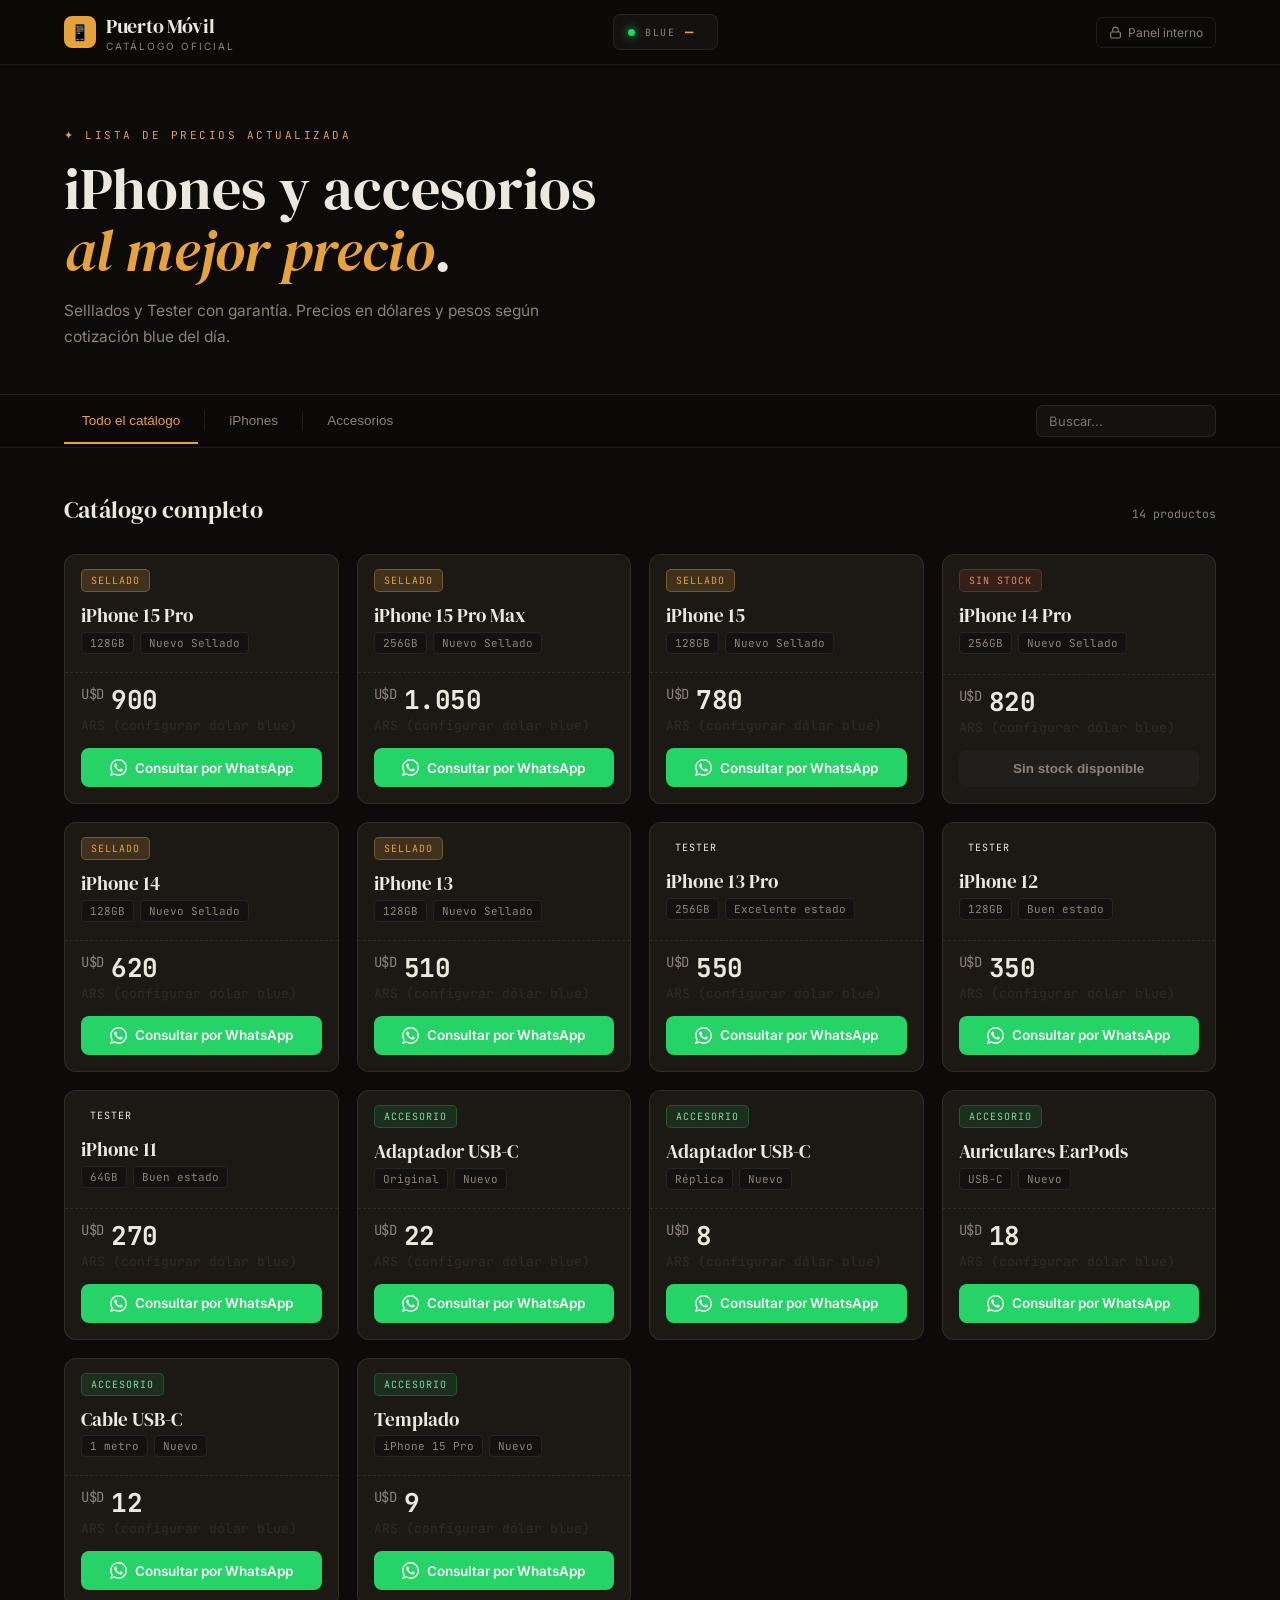
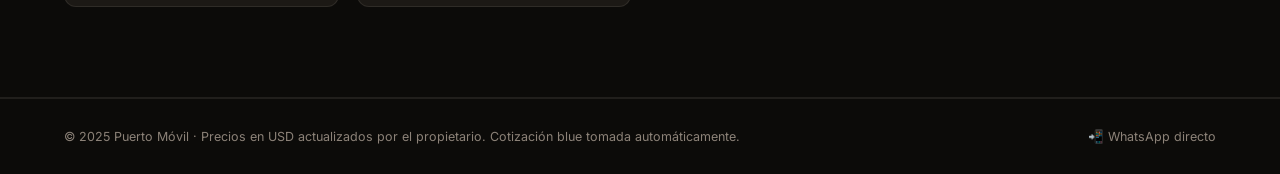
==== index.html @ ab47eff0 "Cambio de mayusculas" ====
<!DOCTYPE html>
<html lang="es">
<head>
<meta charset="UTF-8">
<meta name="viewport" content="width=device-width, initial-scale=1.0">
<title>Puerto Móvil — Catálogo de Precios</title>
<link rel="preconnect" href="https://fonts.googleapis.com">
<link href="https://fonts.googleapis.com/css2?family=DM+Serif+Display:ital@0;1&family=Inter:wght@400;500;600;700&family=JetBrains+Mono:wght@400;500;700&display=swap" rel="stylesheet">
<style>
:root {
  --bg:      #0C0B09;
  --surf:    #141210;
  --card:    #1C1915;
  --card-hov:#211F1B;
  --border:  rgba(237,232,222,0.09);
  --text:    #EDE8DE;
  --sub:     #8C8278;
  --amber:   #E8A23C;
  --amber-dim:rgba(232,162,60,0.15);
  --green:   #25D366;
  --green-dark:#1a9e4d;
  --red:     #E85C3C;
  --radius:  12px;
}
*, *::before, *::after { box-sizing: border-box; margin: 0; padding: 0; }
html { scroll-behavior: smooth; }
body {
  background: var(--bg);
  color: var(--text);
  font-family: 'Inter', sans-serif;
  -webkit-font-smoothing: antialiased;
  min-height: 100vh;
}
::selection { background: var(--amber); color: #0C0B09; }
a { color: inherit; text-decoration: none; }

/* ── HEADER ── */
.site-header {
  position: sticky; top: 0; z-index: 50;
  background: rgba(12,11,9,0.88);
  backdrop-filter: blur(14px);
  border-bottom: 1px solid var(--border);
}
.header-inner {
  max-width: 1280px; margin: 0 auto;
  padding: 0 5vw;
  height: 64px;
  display: flex; align-items: center; justify-content: space-between; gap: 20px;
}
.logo {
  font-family: 'DM Serif Display', serif;
  font-size: 20px; letter-spacing: -0.3px;
  display: flex; align-items: center; gap: 10px;
  flex-shrink: 0;
}
.logo-icon {
  width: 32px; height: 32px;
  background: var(--amber);
  border-radius: 8px;
  display: flex; align-items: center; justify-content: center;
  font-size: 16px;
}
.logo-sub { font-size: 10px; font-family: 'Inter'; color: var(--sub); letter-spacing: 2px; text-transform: uppercase; }

/* Dolar ticker */
.dolar-ticker {
  background: var(--surf);
  border: 1px solid var(--border);
  border-radius: 8px;
  padding: 8px 14px;
  display: flex; align-items: center; gap: 10px;
  flex-shrink: 0;
}
.ticker-dot {
  width: 7px; height: 7px; border-radius: 50%;
  background: var(--green);
  box-shadow: 0 0 8px var(--green);
  animation: pulse 2.5s infinite;
}
@keyframes pulse {
  0%, 100% { opacity: 1; }
  50% { opacity: 0.4; }
}
.ticker-label {
  font-family: 'JetBrains Mono'; font-size: 10px;
  color: var(--sub); text-transform: uppercase; letter-spacing: 1.5px;
}
.ticker-val {
  font-family: 'JetBrains Mono'; font-size: 14px; font-weight: 700;
  color: var(--amber);
}
.ticker-date { font-family: 'JetBrains Mono'; font-size: 10px; color: var(--sub); }

/* Admin trigger */
.admin-trigger {
  background: none; border: 1px solid var(--border);
  color: var(--sub); font-size: 12px; font-family: 'Inter';
  padding: 7px 12px; border-radius: 7px; cursor: pointer;
  transition: .15s; flex-shrink: 0;
  display: flex; align-items: center; gap: 6px;
}
.admin-trigger:hover { border-color: var(--amber); color: var(--amber); }

/* ── HERO ── */
.hero {
  max-width: 1280px; margin: 0 auto;
  padding: 7vh 5vw 5vh;
  border-bottom: 1px solid var(--border);
}
.hero-tag {
  font-family: 'JetBrains Mono'; font-size: 11px;
  letter-spacing: 2.5px; text-transform: uppercase;
  color: var(--amber); margin-bottom: 16px;
}
.hero h1 {
  font-family: 'DM Serif Display', serif;
  font-size: clamp(32px, 5.5vw, 58px);
  line-height: 1.07; font-weight: 400;
  max-width: 700px;
}
.hero h1 em { font-style: italic; color: var(--amber); }
.hero-sub {
  margin-top: 16px; color: var(--sub);
  font-size: 15.5px; line-height: 1.65;
  max-width: 500px;
}

/* ── FILTERS ── */
.filters-bar {
  position: sticky; top: 64px; z-index: 40;
  background: rgba(12,11,9,0.92);
  backdrop-filter: blur(12px);
  border-bottom: 1px solid var(--border);
}
.filters-inner {
  max-width: 1280px; margin: 0 auto;
  padding: 0 5vw;
  display: flex; align-items: center; gap: 0;
  overflow-x: auto;
}
.filters-inner::-webkit-scrollbar { display: none; }
.cat-tab {
  padding: 14px 18px;
  font-size: 13.5px; font-weight: 500;
  color: var(--sub); cursor: pointer;
  border-bottom: 2px solid transparent;
  transition: .15s; white-space: nowrap;
  background: none; border-top: none; border-left: none; border-right: none;
}
.cat-tab:hover { color: var(--text); }
.cat-tab.active { color: var(--amber); border-bottom-color: var(--amber); }
.filter-sep { width: 1px; height: 20px; background: var(--border); flex-shrink: 0; margin: 0 6px; }
.search-wrap { margin-left: auto; padding: 10px 0; flex-shrink: 0; }
.search-wrap input {
  background: var(--surf); border: 1px solid var(--border);
  color: var(--text); font-family: 'Inter'; font-size: 13px;
  padding: 7px 12px; border-radius: 7px; width: 180px;
  transition: .15s;
}
.search-wrap input:focus { outline: none; border-color: var(--amber); width: 220px; }

/* ── CATALOG ── */
.catalog-wrap {
  max-width: 1280px; margin: 0 auto;
  padding: 5vh 5vw 10vh;
}
.section-head {
  display: flex; align-items: baseline; justify-content: space-between;
  margin-bottom: 28px; flex-wrap: wrap; gap: 8px;
}
.section-title {
  font-family: 'DM Serif Display'; font-size: 24px;
  display: flex; align-items: center; gap: 10px;
}
.section-count {
  font-family: 'JetBrains Mono'; font-size: 11.5px; color: var(--sub);
}
/* Sub filters (Sellados / Tester) */
.sub-filters { display: flex; gap: 8px; margin-bottom: 26px; flex-wrap: wrap; }
.sub-chip {
  padding: 7px 14px; border-radius: 999px;
  border: 1px solid var(--border); background: none;
  color: var(--sub); font-size: 12.5px; cursor: pointer; transition: .15s;
}
.sub-chip.active, .sub-chip:hover {
  border-color: var(--amber); color: var(--amber);
  background: var(--amber-dim);
}

/* ── CARD ── */
.grid {
  display: grid;
  grid-template-columns: repeat(auto-fill, minmax(260px, 1fr));
  gap: 18px;
}
.card {
  background: var(--card); border: 1px solid var(--border);
  border-radius: var(--radius); overflow: hidden;
  transition: transform .2s, border-color .2s, background .2s;
  display: flex; flex-direction: column;
}
.card:hover {
  transform: translateY(-4px);
  border-color: rgba(232,162,60,0.35);
  background: var(--card-hov);
}
.card-badge-row {
  padding: 14px 16px 0;
  display: flex; gap: 7px; align-items: center;
}
.badge {
  font-family: 'JetBrains Mono'; font-size: 10px;
  letter-spacing: 1px; text-transform: uppercase;
  padding: 4px 9px; border-radius: 5px;
}
.badge-new  { background: rgba(232,162,60,0.18); color: var(--amber); border: 1px solid rgba(232,162,60,0.35); }
.badge-used { background: rgba(140,130,120,0.15); color: var(--sub);  border: 1px solid var(--border); }
.badge-acc  { background: rgba(37,211,102,0.12);  color: #7dd9a3;     border: 1px solid rgba(37,211,102,0.25); }
.badge-nostock { background: rgba(232,92,60,0.12); color: #e8846a; border: 1px solid rgba(232,92,60,0.25); }

.card-body { padding: 12px 16px 0; flex: 1; }
.card-name {
  font-family: 'DM Serif Display'; font-size: 19px;
  line-height: 1.2; margin-bottom: 5px;
}
.card-detail {
  font-size: 12.5px; color: var(--sub);
  display: flex; gap: 6px; flex-wrap: wrap; margin-bottom: 4px;
}
.card-detail span {
  background: var(--surf); border: 1px solid var(--border);
  padding: 3px 8px; border-radius: 5px;
  font-family: 'JetBrains Mono'; font-size: 11px;
}

.card-prices {
  padding: 14px 16px;
  border-top: 1px dashed var(--border);
  margin-top: 14px;
}
.price-usd {
  font-family: 'JetBrains Mono'; font-size: 26px; font-weight: 700;
  letter-spacing: -0.5px; line-height: 1;
  color: var(--text);
}
.price-usd sup { font-size: 14px; font-weight: 400; color: var(--sub); vertical-align: super; }
.price-ars {
  font-family: 'JetBrains Mono'; font-size: 13px;
  color: var(--sub); margin-top: 4px;
}
.price-ars strong { color: var(--text); }

.card-action { padding: 0 16px 16px; }
.wa-btn {
  display: flex; align-items: center; justify-content: center; gap: 8px;
  width: 100%; padding: 11px 0;
  background: var(--green); color: #fff; border: none;
  border-radius: 8px; font-size: 13.5px; font-weight: 600;
  cursor: pointer; transition: .15s; text-decoration: none;
}
.wa-btn:hover { background: var(--green-dark); }
.wa-btn svg { width: 17px; height: 17px; fill: #fff; flex-shrink: 0; }

/* Empty / loading states */
.empty-state {
  grid-column: 1/-1;
  text-align: center; padding: 8vh 20px;
  color: var(--sub); font-family: 'JetBrains Mono'; font-size: 13px;
}
.skeleton {
  background: linear-gradient(90deg, var(--card) 25%, var(--card-hov) 50%, var(--card) 75%);
  background-size: 200% 100%;
  animation: shimmer 1.4s infinite;
  border-radius: var(--radius); height: 240px;
}
@keyframes shimmer { 0% {background-position: 200% 0} 100% {background-position: -200% 0} }

/* ── SECTION DIVIDER ── */
.section-divider {
  max-width: 1280px; margin: 0 auto;
  padding: 0 5vw;
  border-top: 1px solid var(--border);
}

/* ── FOOTER ── */
footer {
  border-top: 1px solid var(--border);
  padding: 30px 5vw;
  max-width: 1280px; margin: 0 auto;
  display: flex; justify-content: space-between; align-items: center;
  flex-wrap: wrap; gap: 12px;
}
footer p { color: var(--sub); font-size: 12.5px; }
footer a { color: var(--sub); transition: .15s; }
footer a:hover { color: var(--amber); }

/* ── OVERLAY ── */
.overlay {
  position: fixed; inset: 0;
  background: rgba(0,0,0,0.7);
  backdrop-filter: blur(5px);
  display: none; align-items: center; justify-content: center;
  z-index: 200; padding: 20px;
}
.overlay.open { display: flex; }

/* ── MODAL ── */
.modal {
  background: var(--surf);
  border: 1px solid var(--border);
  border-radius: 16px;
  width: 100%; max-width: 520px;
  max-height: 90vh; overflow-y: auto;
  padding: 32px;
  position: relative;
}
.modal-close {
  position: absolute; top: 20px; right: 20px;
  background: none; border: none; color: var(--sub);
  font-size: 18px; cursor: pointer; line-height: 1;
}
.modal-close:hover { color: var(--text); }
.modal h3 {
  font-family: 'DM Serif Display'; font-size: 22px; margin-bottom: 6px;
}
.modal .hint { color: var(--sub); font-size: 13px; margin-bottom: 24px; line-height: 1.5; }
.modal label { display: block; font-size: 12px; color: var(--sub); margin: 16px 0 6px; text-transform: uppercase; letter-spacing: 1px; }
.modal input, .modal textarea {
  width: 100%; background: var(--card); border: 1px solid var(--border);
  color: var(--text); font-family: 'Inter'; font-size: 13.5px;
  padding: 10px 13px; border-radius: 8px; transition: .15s;
}
.modal input:focus, .modal textarea:focus { outline: none; border-color: var(--amber); }
.modal textarea { font-family: 'JetBrains Mono'; font-size: 12px; min-height: 130px; resize: vertical; }

.btn-primary {
  width: 100%; margin-top: 16px;
  background: var(--amber); color: #0C0B09;
  border: none; padding: 12px; border-radius: 8px;
  font-size: 14px; font-weight: 700; cursor: pointer; transition: .15s;
}
.btn-primary:hover { opacity: .88; }
.btn-ghost {
  width: 100%; margin-top: 10px;
  background: none; border: 1px solid var(--border); color: var(--sub);
  padding: 11px; border-radius: 8px; font-size: 13.5px; cursor: pointer; transition: .15s;
}
.btn-ghost:hover { border-color: var(--amber); color: var(--amber); }

.msg-ok  { color: #7dd9a3; font-size: 12.5px; margin-top: 10px; display: none; }
.msg-err { color: #e8846a; font-size: 12.5px; margin-top: 10px; display: none; }

/* Tabs */
.modal-tabs { display: flex; gap: 0; border-bottom: 1px solid var(--border); margin-bottom: 20px; }
.modal-tab {
  padding: 10px 16px; font-size: 13px; color: var(--sub);
  background: none; border: none; border-bottom: 2px solid transparent;
  cursor: pointer; transition: .15s; white-space: nowrap;
}
.modal-tab.active { color: var(--amber); border-bottom-color: var(--amber); }
.modal-panel { display: none; }
.modal-panel.active { display: block; }

.note-box {
  background: var(--card); border: 1px solid var(--border);
  border-radius: 8px; padding: 12px 14px;
  font-size: 12px; color: var(--sub); line-height: 1.7;
  margin-top: 12px;
}
.note-box b { color: var(--text); }
.note-box ol { padding-left: 16px; margin-top: 6px; }
.note-box ol li { margin-bottom: 4px; }

/* Admin table */
.admin-table { width: 100%; border-collapse: collapse; margin-top: 10px; font-size: 12.5px; }
.admin-table th {
  text-align: left; color: var(--sub); font-family: 'JetBrains Mono'; font-size: 10px;
  text-transform: uppercase; letter-spacing: 1px; padding: 6px 4px;
  border-bottom: 1px solid var(--border);
}
.admin-table td { padding: 5px 4px; border-bottom: 1px solid var(--border); }
.admin-table input, .admin-table select {
  background: var(--card); border: 1px solid var(--border); color: var(--text);
  padding: 6px 8px; border-radius: 6px; font-size: 12px; width: 100%;
}
.admin-table select { font-family: 'Inter'; }
.admin-table .del-btn {
  background: none; border: none; color: var(--sub); cursor: pointer; font-size: 15px; padding: 0 4px;
}
.admin-table .del-btn:hover { color: var(--red); }
.add-row-btn {
  margin-top: 10px; background: none; border: 1px dashed var(--border);
  color: var(--sub); font-size: 12.5px; padding: 9px;
  width: 100%; border-radius: 8px; cursor: pointer; transition: .15s;
}
.add-row-btn:hover { border-color: var(--amber); color: var(--amber); }

/* Responsive */
@media (max-width: 640px) {
  .header-inner { padding: 0 4vw; }
  .ticker-date { display: none; }
  .logo-sub { display: none; }
  .hero { padding: 6vh 4vw 4vh; }
  .catalog-wrap { padding: 4vh 4vw 8vh; }
  .modal { padding: 24px 20px; }
  .search-wrap input { width: 130px; }
  .search-wrap input:focus { width: 150px; }
}
</style>
</head>
<body>

<!-- HEADER -->
<header class="site-header">
  <div class="header-inner">
    <div class="logo">
      <div class="logo-icon">📱</div>
      <div>
        <div>Puerto Móvil</div>
        <div class="logo-sub">Catálogo Oficial</div>
      </div>
    </div>

    <div class="dolar-ticker" title="Cotización dólar blue actualizada">
      <div class="ticker-dot"></div>
      <span class="ticker-label">Blue</span>
      <span class="ticker-val" id="dolarVal">—</span>
      <span class="ticker-date" id="dolarDate"></span>
    </div>

    <button class="admin-trigger" id="openAdminBtn">
      <svg xmlns="http://www.w3.org/2000/svg" width="13" height="13" viewBox="0 0 24 24" fill="none" stroke="currentColor" stroke-width="2"><rect x="3" y="11" width="18" height="11" rx="2"/><path d="M7 11V7a5 5 0 0 1 10 0v4"/></svg>
      Panel interno
    </button>
  </div>
</header>

<!-- HERO -->
<section class="hero">
  <p class="hero-tag">✦ Lista de precios actualizada</p>
  <h1>iPhones y accesorios<br><em>al mejor precio</em>.</h1>
  <p class="hero-sub">Selllados y Tester con garantía. Precios en dólares y pesos según cotización blue del día.</p>
</section>

<!-- FILTERS -->
<div class="filters-bar">
  <div class="filters-inner">
    <button class="cat-tab active" data-cat="todos">Todo el catálogo</button>
    <div class="filter-sep"></div>
    <button class="cat-tab" data-cat="iphone">iPhones</button>
    <div class="filter-sep"></div>
    <button class="cat-tab" data-cat="accesorio">Accesorios</button>
    <div class="search-wrap">
      <input type="search" id="searchInput" placeholder="Buscar...">
    </div>
  </div>
</div>

<!-- SUB FILTERS (iPhones only) -->
<div id="subFiltersWrap" style="background:var(--bg); border-bottom:1px solid var(--border); display:none;">
  <div style="max-width:1280px; margin:0 auto; padding:10px 5vw;">
    <div class="sub-filters">
      <button class="sub-chip active" data-sub="todos">Todos</button>
      <button class="sub-chip" data-sub="sellado">Sellados</button>
      <button class="sub-chip" data-sub="tester">Tester</button>
    </div>
  </div>
</div>

<!-- CATALOG -->
<div class="catalog-wrap">
  <div class="section-head">
    <div class="section-title" id="sectionTitle">Catálogo completo</div>
    <span class="section-count" id="countText"></span>
  </div>
  <div class="grid" id="productGrid">
    <!-- skeleton -->
    <div class="skeleton"></div>
    <div class="skeleton"></div>
    <div class="skeleton"></div>
    <div class="skeleton"></div>
    <div class="skeleton"></div>
    <div class="skeleton"></div>
  </div>
</div>

<!-- FOOTER -->
<div style="border-top:1px solid var(--border);">
  <footer>
    <p>© 2025 Puerto Móvil · Precios en USD actualizados por el propietario. Cotización blue tomada automáticamente.</p>
    <p><a href="https://wa.me/5491169724846" target="_blank">📲 WhatsApp directo</a></p>
  </footer>
</div>

<!-- ══════════════ MODALS ══════════════ -->

<!-- LOGIN OVERLAY -->
<div class="overlay" id="loginOverlay">
  <div class="modal" style="max-width:380px;">
    <button class="modal-close" id="closeLoginBtn">✕</button>
    <h3>Panel interno</h3>
    <p class="hint">Acceso exclusivo del propietario de Puerto Móvil.</p>
    <label>Contraseña</label>
    <input type="password" id="passInput" placeholder="••••••••" autocomplete="current-password">
    <button class="btn-primary" id="loginBtn">Ingresar</button>
    <p class="msg-err" id="loginErr">Contraseña incorrecta.</p>
  </div>
</div>

<!-- ADMIN OVERLAY -->
<div class="overlay" id="adminOverlay">
  <div class="modal" style="max-width:700px;">
    <button class="modal-close" id="closeAdminBtn">✕</button>
    <h3>Editar catálogo de precios</h3>
    <p class="hint">Los cambios se ven al instante para todos los visitantes.</p>

    <div class="modal-tabs">
      <button class="modal-tab active" data-tab="sheets">Google Sheets</button>
      <button class="modal-tab" data-tab="manual">Edición manual</button>
      <button class="modal-tab" data-tab="csv">Pegar CSV / Excel</button>
    </div>

    <!-- TAB: GOOGLE SHEETS -->
    <div class="modal-panel active" id="tab-sheets">
      <label>URL de tu Google Sheet (publicada como CSV)</label>
      <input type="url" id="sheetsUrl" placeholder="https://docs.google.com/spreadsheets/d/.../pub?output=csv">
      <div class="note-box">
        <b>Cómo configurarlo (una sola vez):</b>
        <ol>
          <li>Abrí tu Google Sheet con los precios.</li>
          <li>Menú <b>Archivo → Compartir → Publicar en la web</b>.</li>
          <li>Elegí la hoja, formato <b>CSV</b> y hacé clic en <b>Publicar</b>.</li>
          <li>Copiá la URL que aparece y pegala arriba.</li>
          <li>Guardá. De ahí en más, cada vez que editás la planilla, la página se actualiza sola.</li>
        </ol>
        <br>
        <b>Columnas requeridas (en este orden):</b><br>
        Categoría · Nombre · Detalle · Estado · Precio USD · Stock<br>
        <i>Categoría: "iPhone Sellado" / "iPhone Tester" / "Accesorio"</i><br>
        <i>Stock: "Sí" o "No"</i>
      </div>
      <button class="btn-primary" id="saveSheetBtn">Guardar URL y recargar precios</button>
      <p class="msg-ok" id="sheetOk">✓ URL guardada. Recargando precios…</p>
      <p class="msg-err" id="sheetErr">No se pudo cargar la planilla. Revisá la URL y que esté publicada como CSV.</p>
    </div>

    <!-- TAB: MANUAL -->
    <div class="modal-panel" id="tab-manual">
      <div style="overflow-x:auto; margin-top:6px;">
        <table class="admin-table">
          <thead>
            <tr>
              <th style="min-width:130px">Categoría</th>
              <th style="min-width:150px">Nombre</th>
              <th style="min-width:100px">Detalle</th>
              <th style="min-width:120px">Estado</th>
              <th style="min-width:90px">USD</th>
              <th style="min-width:60px">Stock</th>
              <th></th>
            </tr>
          </thead>
          <tbody id="adminTbody"></tbody>
        </table>
      </div>
      <button class="add-row-btn" id="addRowBtn">+ Agregar producto</button>
      <button class="btn-primary" id="saveManualBtn">Guardar cambios</button>
      <p class="msg-ok" id="manualOk">✓ Guardado.</p>
    </div>

    <!-- TAB: CSV PASTE -->
    <div class="modal-panel" id="tab-csv">
      <label>Pegá datos copiados de Excel o Google Sheets</label>
      <textarea id="csvInput" placeholder="Categoría,Nombre,Detalle,Estado,Precio USD,Stock
iPhone Sellado,iPhone 15 Pro,256GB,Nuevo,900,Sí
Accesorio,Cable USB-C,Original Apple,—,18,Sí"></textarea>
      <div class="note-box">
        Columnas (en orden): <b>Categoría, Nombre, Detalle, Estado, Precio USD, Stock</b><br>
        Separador: coma o tabulación (copiado de Excel funciona directo).<br>
        Esto <b>reemplaza</b> toda la lista actual.
      </div>
      <button class="btn-primary" id="importCsvBtn">Reemplazar lista</button>
      <p class="msg-ok" id="csvOk">✓ Lista importada.</p>
      <p class="msg-err" id="csvErr">No se pudo leer el formato. Revisá las columnas.</p>
    </div>
  </div>
</div>

<!-- ══════════════ SCRIPT ══════════════ -->
<script>
// ── CONFIG ──
const WA_NUMBER = '5491169724846';
const STORAGE_KEY = 'pm_catalog_v1';
const SHEET_URL_KEY = 'pm_sheet_url';
const ADMIN_PASS = 'puertomovil2025'; // Cambiar acá

// ── STATE ──
let catalog = [];
let dolarBlue = null;
let activeCat = 'todos';
let activeSub = 'todos';

// ── DEMO DATA ──
const DEMO_DATA = [
  {cat:'iPhone Sellado',  nombre:'iPhone 15 Pro',       detalle:'128GB',   estado:'Nuevo Sellado',   precio:900,  stock:true},
  {cat:'iPhone Sellado',  nombre:'iPhone 15 Pro Max',    detalle:'256GB',   estado:'Nuevo Sellado',   precio:1050, stock:true},
  {cat:'iPhone Sellado',  nombre:'iPhone 15',            detalle:'128GB',   estado:'Nuevo Sellado',   precio:780,  stock:true},
  {cat:'iPhone Sellado',  nombre:'iPhone 14 Pro',        detalle:'256GB',   estado:'Nuevo Sellado',   precio:820,  stock:false},
  {cat:'iPhone Sellado',  nombre:'iPhone 14',            detalle:'128GB',   estado:'Nuevo Sellado',   precio:620,  stock:true},
  {cat:'iPhone Sellado',  nombre:'iPhone 13',            detalle:'128GB',   estado:'Nuevo Sellado',   precio:510,  stock:true},
  {cat:'iPhone Tester',   nombre:'iPhone 13 Pro',       detalle:'256GB',   estado:'Excelente estado',precio:550,  stock:true},
  {cat:'iPhone Tester',   nombre:'iPhone 12',           detalle:'128GB',   estado:'Buen estado',     precio:350,  stock:true},
  {cat:'iPhone Tester',   nombre:'iPhone 11',           detalle:'64GB',    estado:'Buen estado',     precio:270,  stock:true},
  {cat:'Accesorio',        nombre:'Adaptador USB-C',     detalle:'Original',estado:'Nuevo',           precio:22,   stock:true},
  {cat:'Accesorio',        nombre:'Adaptador USB-C',     detalle:'Réplica', estado:'Nuevo',           precio:8,    stock:true},
  {cat:'Accesorio',        nombre:'Auriculares EarPods', detalle:'USB-C',   estado:'Nuevo',           precio:18,   stock:true},
  {cat:'Accesorio',        nombre:'Cable USB-C',         detalle:'1 metro', estado:'Nuevo',           precio:12,   stock:true},
  {cat:'Accesorio',        nombre:'Templado',            detalle:'iPhone 15 Pro',estado:'Nuevo',      precio:9,    stock:true},
];

// ── DOLAR BLUE ──
async function fetchDolar() {
  const APIs = [
    'https://dolarapi.com/v1/dolares/blue',
    'https://api.argentinadatos.com/v1/cotizaciones/dolares/blue'
  ];
  for (const url of APIs) {
    try {
      const r = await fetch(url);
      if (!r.ok) continue;
      const d = await r.json();
      const venta = d.venta || d.sell;
      if (venta) { dolarBlue = venta; return; }
    } catch {}
  }
}

function renderDolar() {
  const valEl   = document.getElementById('dolarVal');
  const dateEl  = document.getElementById('dolarDate');
  if (dolarBlue) {
    valEl.textContent  = '$' + dolarBlue.toLocaleString('es-AR');
    dateEl.textContent = new Date().toLocaleDateString('es-AR', {day:'2-digit', month:'short'});
  } else {
    valEl.textContent  = '—';
    dateEl.textContent = '';
  }
}

function toARS(usd) {
  if (!dolarBlue || !usd) return null;
  return Math.round(usd * dolarBlue);
}
function fmtARS(n) {
  return n.toLocaleString('es-AR');
}

// ── CATALOG LOAD ──
async function loadCatalog() {
  // Try Google Sheets first
  const sheetUrl = localStorage.getItem(SHEET_URL_KEY);
  if (sheetUrl) {
    try {
      const r = await fetch(sheetUrl + (sheetUrl.includes('?') ? '&ts=' : '?ts=') + Date.now());
      if (r.ok) {
        const text = await r.text();
        const parsed = parseCSV(text);
        if (parsed.length) { catalog = parsed; renderGrid(); return; }
      }
    } catch {}
  }
  // Try local storage
  try {
    const saved = localStorage.getItem(STORAGE_KEY);
    if (saved) { catalog = JSON.parse(saved); renderGrid(); return; }
  } catch {}
  // Demo data
  catalog = DEMO_DATA;
  renderGrid();
}

function parseCSV(text) {
  const lines = text.split('\n').map(l => l.trim()).filter(Boolean);
  if (!lines.length) return [];
  const sep = lines[0].includes('\t') ? '\t' : ',';
  let start = 0;
  if (/categoría|categoria|nombre/i.test(lines[0])) start = 1;
  const result = [];
  for (let i = start; i < lines.length; i++) {
    const cols = lines[i].split(sep).map(c => c.trim().replace(/^"|"$/g,''));
    if (cols.length < 5) continue;
    const [cat, nombre, detalle, estado, precioRaw, stockRaw] = cols;
    const precio = Number(String(precioRaw).replace(/[^\d.]/g,''));
    if (!precio && precio !== 0) continue;
    result.push({
      cat:    cat || 'Accesorio',
      nombre: nombre || '',
      detalle:detalle || '',
      estado: estado || '',
      precio,
      stock:  !stockRaw || /^(s|si|sí|yes|1|true)/i.test(stockRaw.trim())
    });
  }
  return result;
}

function saveCatalog() {
  try { localStorage.setItem(STORAGE_KEY, JSON.stringify(catalog)); } catch {}
}

// ── RENDERING ──
function getFilteredItems() {
  const q = document.getElementById('searchInput').value.trim().toLowerCase();
  return catalog.filter(item => {
    const catNorm = item.cat.toLowerCase();
    const catMatch =
      activeCat === 'todos' ||
      (activeCat === 'iphone'    && catNorm.includes('iphone')) ||
      (activeCat === 'accesorio' && catNorm.includes('accesorio'));
    const subMatch =
      activeSub === 'todos' ||
      (activeSub === 'sellado' && catNorm.includes('sellado')) ||
      (activeSub === 'tester'    && catNorm.includes('tester'));
    const qMatch = !q ||
      item.nombre.toLowerCase().includes(q) ||
      item.detalle.toLowerCase().includes(q) ||
      item.cat.toLowerCase().includes(q);
    return catMatch && subMatch && qMatch;
  });
}

function getWALink(nombre, detalle) {
  const msg = encodeURIComponent(`¡Hola! Estoy interesado en el ${nombre}${detalle ? ' ' + detalle : ''}.`);
  return `https://wa.me/${WA_NUMBER}?text=${msg}`;
}

function getBadge(item) {
  const c = item.cat.toLowerCase();
  if (!item.stock) return `<span class="badge badge-nostock">Sin stock</span>`;
  if (c.includes('sellado')) return `<span class="badge badge-new">Sellado</span>`;
  if (c.includes('tester'))    return `<span class="badge badge-tester">Tester</span>`;
  return `<span class="badge badge-acc">Accesorio</span>`;
}

function renderCard(item) {
  const ars = toARS(item.precio);
  const arsHtml = ars
    ? `<div class="price-ars">≈ <strong>$${fmtARS(ars)}</strong> ARS</div>`
    : `<div class="price-ars" style="color:var(--border)">ARS (configurar dólar blue)</div>`;

  const detailBadges = [item.detalle, item.estado]
    .filter(Boolean)
    .map(d => `<span>${d}</span>`)
    .join('');

  return `<div class="card">
    <div class="card-badge-row">${getBadge(item)}</div>
    <div class="card-body">
      <div class="card-name">${item.nombre}</div>
      <div class="card-detail">${detailBadges}</div>
    </div>
    <div class="card-prices">
      <div class="price-usd"><sup>U$D </sup>${item.precio.toLocaleString('es-AR')}</div>
      ${arsHtml}
    </div>
    <div class="card-action">
      ${item.stock
        ? `<a class="wa-btn" href="${getWALink(item.nombre, item.detalle)}" target="_blank" rel="noopener">
            <svg viewBox="0 0 24 24" xmlns="http://www.w3.org/2000/svg"><path d="M17.472 14.382c-.297-.149-1.758-.867-2.03-.967-.273-.099-.471-.148-.67.15-.197.297-.767.966-.94 1.164-.173.199-.347.223-.644.075-.297-.15-1.255-.463-2.39-1.475-.883-.788-1.48-1.761-1.653-2.059-.173-.297-.018-.458.13-.606.134-.133.298-.347.446-.52.149-.174.198-.298.298-.497.099-.198.05-.371-.025-.52-.075-.149-.669-1.612-.916-2.207-.242-.579-.487-.5-.669-.51-.173-.008-.371-.01-.57-.01-.198 0-.52.074-.792.372-.272.297-1.04 1.016-1.04 2.479 0 1.462 1.065 2.875 1.213 3.074.149.198 2.096 3.2 5.077 4.487.709.306 1.262.489 1.694.625.712.227 1.36.195 1.871.118.571-.085 1.758-.719 2.006-1.413.248-.694.248-1.289.173-1.413-.074-.124-.272-.198-.57-.347m-5.421 7.403h-.004a9.87 9.87 0 01-5.031-1.378l-.361-.214-3.741.982.998-3.648-.235-.374a9.86 9.86 0 01-1.51-5.26c.001-5.45 4.436-9.884 9.888-9.884 2.64 0 5.122 1.03 6.988 2.898a9.825 9.825 0 012.893 6.994c-.003 5.45-4.437 9.884-9.885 9.884m8.413-18.297A11.815 11.815 0 0012.05 0C5.495 0 .16 5.335.157 11.892c0 2.096.547 4.142 1.588 5.945L.057 24l6.305-1.654a11.882 11.882 0 005.683 1.448h.005c6.554 0 11.89-5.335 11.893-11.893a11.821 11.821 0 00-3.48-8.413z"/></svg>
            Consultar por WhatsApp
           </a>`
        : `<button class="wa-btn" disabled style="background:var(--card-hov);color:var(--sub);cursor:default;">Sin stock disponible</button>`
      }
    </div>
  </div>`;
}

function renderGrid() {
  const items = getFilteredItems();
  const grid = document.getElementById('productGrid');
  const countEl = document.getElementById('countText');
  const titleEl = document.getElementById('sectionTitle');

  // Section title
  const titles = {todos:'Catálogo completo', iphone:'iPhones', accesorio:'Accesorios'};
  titleEl.textContent = titles[activeCat] || 'Catálogo';

  countEl.textContent = `${items.length} producto${items.length !== 1 ? 's' : ''}`;

  if (!items.length) {
    grid.innerHTML = `<div class="empty-state">No hay productos que coincidan con tu búsqueda.</div>`;
    return;
  }
  grid.innerHTML = items.map(renderCard).join('');
}

// ── FILTERS ──
document.querySelectorAll('.cat-tab').forEach(btn => {
  btn.addEventListener('click', () => {
    document.querySelectorAll('.cat-tab').forEach(b => b.classList.remove('active'));
    btn.classList.add('active');
    activeCat = btn.dataset.cat;
    activeSub = 'todos';
    document.querySelectorAll('.sub-chip').forEach(c => c.classList.toggle('active', c.dataset.sub === 'todos'));
    const wrap = document.getElementById('subFiltersWrap');
    wrap.style.display = activeCat === 'iphone' ? 'block' : 'none';
    renderGrid();
  });
});

document.querySelectorAll('.sub-chip').forEach(chip => {
  chip.addEventListener('click', () => {
    document.querySelectorAll('.sub-chip').forEach(c => c.classList.remove('active'));
    chip.classList.add('active');
    activeSub = chip.dataset.sub;
    renderGrid();
  });
});

document.getElementById('searchInput').addEventListener('input', renderGrid);

// ── ADMIN MODAL ──
let adminUnlocked = false;

document.getElementById('openAdminBtn').addEventListener('click', () => {
  if (adminUnlocked) {
    renderAdminTable();
    document.getElementById('sheetsUrl').value = localStorage.getItem(SHEET_URL_KEY) || '';
    document.getElementById('adminOverlay').classList.add('open');
  } else {
    document.getElementById('loginOverlay').classList.add('open');
    setTimeout(() => document.getElementById('passInput').focus(), 100);
  }
});

document.getElementById('closeLoginBtn').addEventListener('click', () => {
  document.getElementById('loginOverlay').classList.remove('open');
});
document.getElementById('closeAdminBtn').addEventListener('click', () => {
  document.getElementById('adminOverlay').classList.remove('open');
});

document.getElementById('passInput').addEventListener('keydown', e => {
  if (e.key === 'Enter') document.getElementById('loginBtn').click();
});

document.getElementById('loginBtn').addEventListener('click', () => {
  const val = document.getElementById('passInput').value;
  if (val === ADMIN_PASS) {
    adminUnlocked = true;
    document.getElementById('loginOverlay').classList.remove('open');
    document.getElementById('loginErr').style.display = 'none';
    document.getElementById('sheetsUrl').value = localStorage.getItem(SHEET_URL_KEY) || '';
    renderAdminTable();
    document.getElementById('adminOverlay').classList.add('open');
  } else {
    document.getElementById('loginErr').style.display = 'block';
  }
});

// Close overlays on bg click
['loginOverlay','adminOverlay'].forEach(id => {
  document.getElementById(id).addEventListener('click', e => {
    if (e.target === e.currentTarget) e.currentTarget.classList.remove('open');
  });
});

// ── MODAL TABS ──
document.querySelectorAll('.modal-tab').forEach(tab => {
  tab.addEventListener('click', () => {
    document.querySelectorAll('.modal-tab').forEach(t => t.classList.remove('active'));
    document.querySelectorAll('.modal-panel').forEach(p => p.classList.remove('active'));
    tab.classList.add('active');
    document.getElementById('tab-' + tab.dataset.tab).classList.add('active');
  });
});

// ── GOOGLE SHEETS ──
document.getElementById('saveSheetBtn').addEventListener('click', async () => {
  const url = document.getElementById('sheetsUrl').value.trim();
  const okEl  = document.getElementById('sheetOk');
  const errEl = document.getElementById('sheetErr');
  okEl.style.display = errEl.style.display = 'none';
  if (!url) { errEl.textContent = 'Ingresá una URL.'; errEl.style.display = 'block'; return; }
  try {
    const r = await fetch(url + (url.includes('?') ? '&ts=' : '?ts=') + Date.now());
    if (!r.ok) throw new Error();
    const text = await r.text();
    const parsed = parseCSV(text);
    if (!parsed.length) throw new Error('Sin datos');
    localStorage.setItem(SHEET_URL_KEY, url);
    catalog = parsed;
    saveCatalog();
    okEl.style.display = 'block';
    setTimeout(() => {
      document.getElementById('adminOverlay').classList.remove('open');
      renderGrid();
    }, 1200);
  } catch {
    errEl.textContent = 'No se pudo cargar la planilla. Verificá que la URL sea correcta y esté publicada como CSV.';
    errEl.style.display = 'block';
  }
});

// ── MANUAL TABLE ──
function renderAdminTable() {
  const tbody = document.getElementById('adminTbody');
  tbody.innerHTML = '';
  catalog.forEach((item, i) => {
    const tr = document.createElement('tr');
    tr.innerHTML = `
      <td>
        <select data-f="cat">
          ${['iPhone Sellado','iPhone Tester','Accesorio'].map(o =>
            `<option${item.cat === o ? ' selected' : ''}>${o}</option>`).join('')}
        </select>
      </td>
      <td><input data-f="nombre" value="${esc(item.nombre)}"></td>
      <td><input data-f="detalle" value="${esc(item.detalle)}"></td>
      <td><input data-f="estado" value="${esc(item.estado)}"></td>
      <td><input data-f="precio" type="number" value="${item.precio}" min="0"></td>
      <td>
        <select data-f="stock">
          <option value="true"${item.stock  ? ' selected' : ''}>Sí</option>
          <option value="false"${!item.stock ? ' selected' : ''}>No</option>
        </select>
      </td>
      <td><button class="del-btn" data-i="${i}">✕</button></td>
    `;
    tbody.appendChild(tr);
  });
  tbody.querySelectorAll('.del-btn').forEach(btn => {
    btn.addEventListener('click', () => {
      catalog.splice(Number(btn.dataset.i), 1);
      renderAdminTable();
    });
  });
}

function esc(s){ return String(s||'').replace(/&/g,'&amp;').replace(/"/g,'&quot;').replace(/</g,'&lt;'); }

document.getElementById('addRowBtn').addEventListener('click', () => {
  catalog.push({cat:'iPhone Sellado', nombre:'Nuevo producto', detalle:'', estado:'Nuevo', precio:0, stock:true});
  renderAdminTable();
  document.getElementById('adminTbody').lastElementChild?.scrollIntoView({behavior:'smooth'});
});

document.getElementById('saveManualBtn').addEventListener('click', () => {
  const rows = document.querySelectorAll('#adminTbody tr');
  const newCat = [];
  rows.forEach(row => {
    const g = f => row.querySelector(`[data-f="${f}"]`).value;
    newCat.push({
      cat:     g('cat'),
      nombre:  g('nombre'),
      detalle: g('detalle'),
      estado:  g('estado'),
      precio:  Number(g('precio')) || 0,
      stock:   g('stock') === 'true'
    });
  });
  catalog = newCat;
  saveCatalog();
  renderGrid();
  const ok = document.getElementById('manualOk');
  ok.style.display = 'block';
  setTimeout(() => ok.style.display = 'none', 2000);
});

// ── CSV PASTE ──
document.getElementById('importCsvBtn').addEventListener('click', () => {
  const raw = document.getElementById('csvInput').value.trim();
  const ok  = document.getElementById('csvOk');
  const err = document.getElementById('csvErr');
  ok.style.display = err.style.display = 'none';
  if (!raw) { err.textContent = 'Pegá datos primero.'; err.style.display = 'block'; return; }
  const parsed = parseCSV(raw);
  if (!parsed.length) { err.textContent = 'No se pudo interpretar el formato.'; err.style.display = 'block'; return; }
  catalog = parsed;
  saveCatalog();
  renderGrid();
  renderAdminTable();
  ok.style.display = 'block';
  setTimeout(() => ok.style.display = 'none', 2000);
});

// ── INIT ──
async function init() {
  await fetchDolar();
  renderDolar();
  await loadCatalog();
  // Refresh dólar every 30 min
  setInterval(async () => { await fetchDolar(); renderDolar(); renderGrid(); }, 30 * 60 * 1000);
}

init();
</script>
</body>
</html>
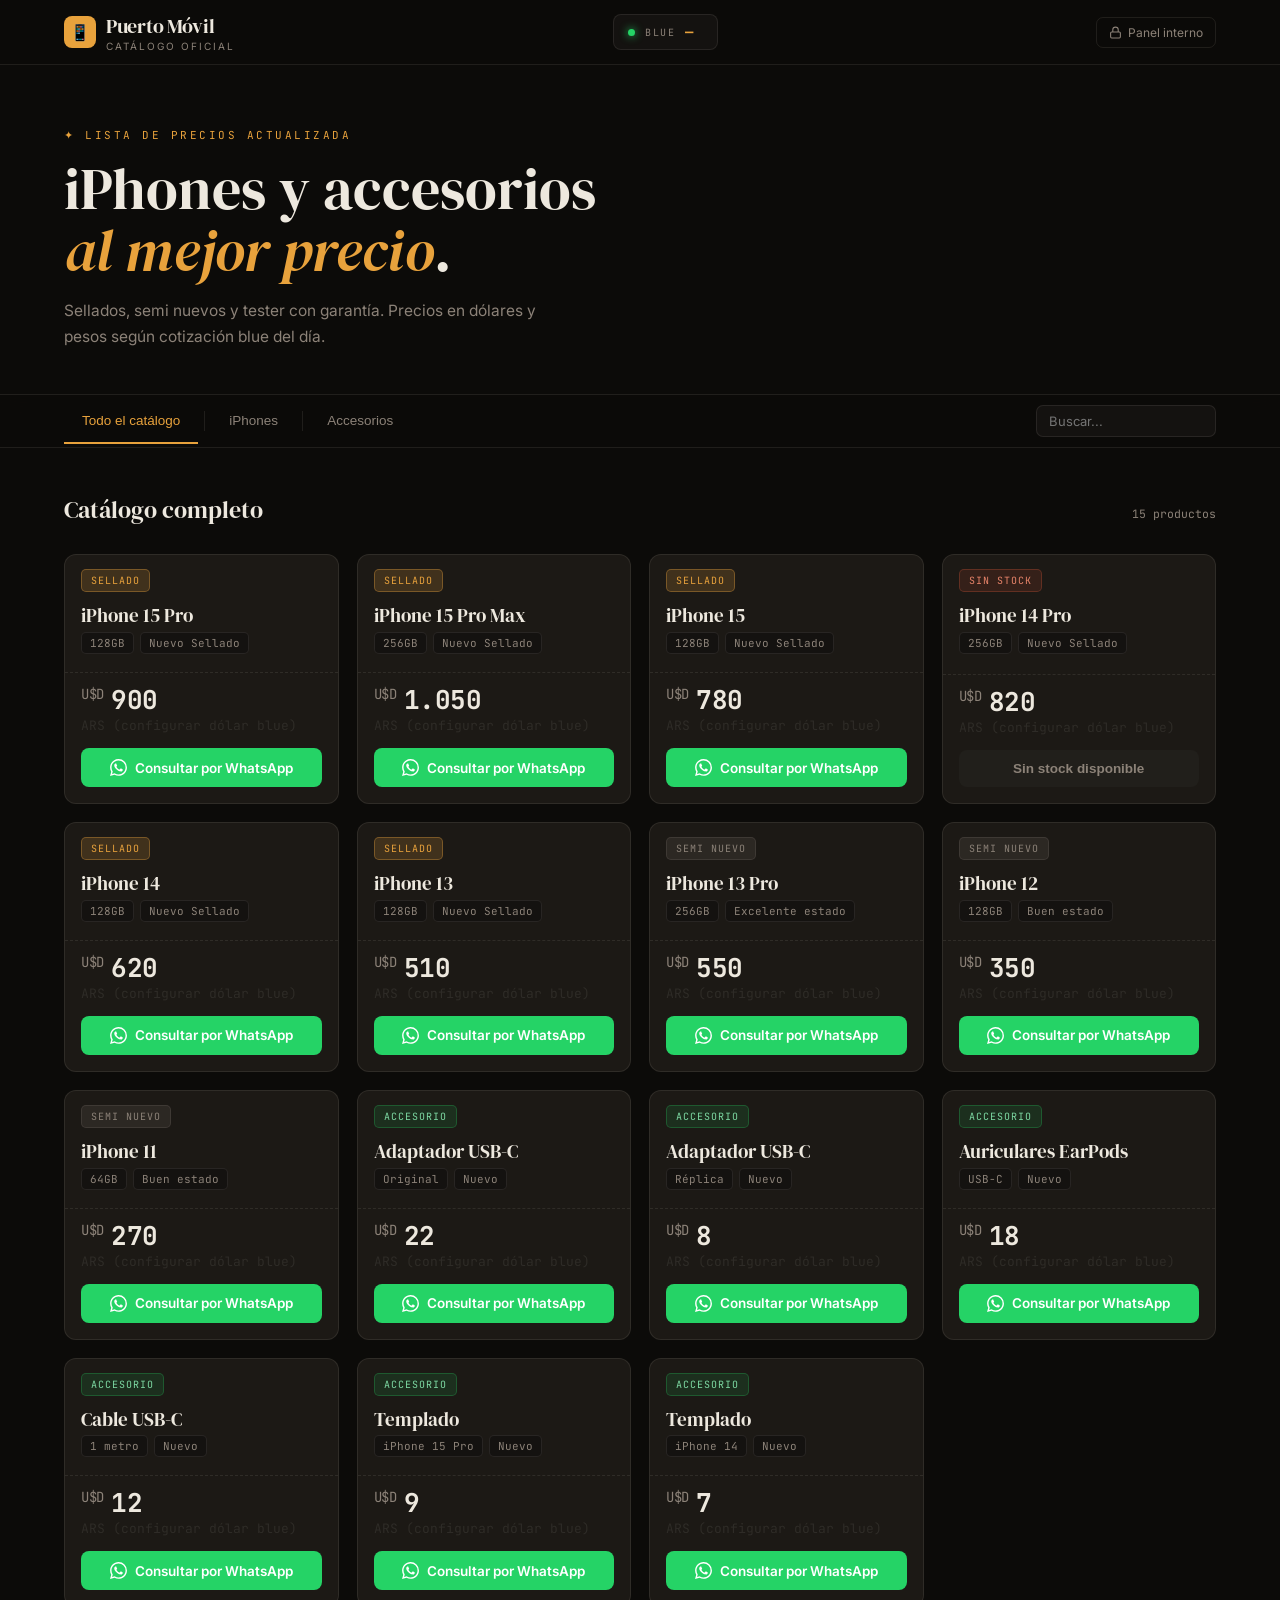
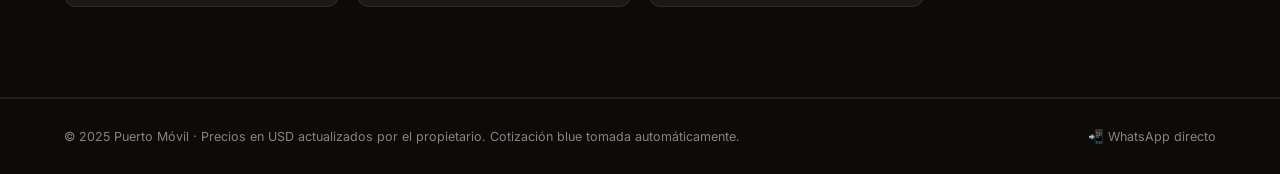
==== commit f25d238b: "cambio de index" ====
--- a/index.html
+++ b/index.html
@@ -175,7 +175,7 @@
 .section-count {
   font-family: 'JetBrains Mono'; font-size: 11.5px; color: var(--sub);
 }
-/* Sub filters (Sellados / Tester) */
+/* Sub filters (Sellados / Semi Nuevos) */
 .sub-filters { display: flex; gap: 8px; margin-bottom: 26px; flex-wrap: wrap; }
 .sub-chip {
   padding: 7px 14px; border-radius: 999px;
@@ -439,7 +439,7 @@
 <section class="hero">
   <p class="hero-tag">✦ Lista de precios actualizada</p>
   <h1>iPhones y accesorios<br><em>al mejor precio</em>.</h1>
-  <p class="hero-sub">Selllados y Tester con garantía. Precios en dólares y pesos según cotización blue del día.</p>
+  <p class="hero-sub">Sellados, semi nuevos y tester con garantía. Precios en dólares y pesos según cotización blue del día.</p>
 </section>
 
 <!-- FILTERS -->
@@ -459,10 +459,8 @@
 <!-- SUB FILTERS (iPhones only) -->
 <div id="subFiltersWrap" style="background:var(--bg); border-bottom:1px solid var(--border); display:none;">
   <div style="max-width:1280px; margin:0 auto; padding:10px 5vw;">
-    <div class="sub-filters">
-      <button class="sub-chip active" data-sub="todos">Todos</button>
-      <button class="sub-chip" data-sub="sellado">Sellados</button>
-      <button class="sub-chip" data-sub="tester">Tester</button>
+    <div class="sub-filters" id="subFiltersContainer">
+      <!-- Se generan dinámicamente según el catálogo -->
     </div>
   </div>
 </div>
@@ -536,7 +534,7 @@
         <br>
         <b>Columnas requeridas (en este orden):</b><br>
         Categoría · Nombre · Detalle · Estado · Precio USD · Stock<br>
-        <i>Categoría: "iPhone Sellado" / "iPhone Tester" / "Accesorio"</i><br>
+        <i>Categoría: puede ser cualquier nombre. Si contiene la palabra "iphone" aparece en la pestaña iPhones. Si contiene "accesorio" en la pestaña Accesorios. Ejemplo: "iPhone Tester", "iPhone Sellado", "iPhone Semi Nuevo", "Accesorio".</i><br>
         <i>Stock: "Sí" o "No"</i>
       </div>
       <button class="btn-primary" id="saveSheetBtn">Guardar URL y recargar precios</button>
@@ -607,17 +605,34 @@
   {cat:'iPhone Sellado',  nombre:'iPhone 14 Pro',        detalle:'256GB',   estado:'Nuevo Sellado',   precio:820,  stock:false},
   {cat:'iPhone Sellado',  nombre:'iPhone 14',            detalle:'128GB',   estado:'Nuevo Sellado',   precio:620,  stock:true},
   {cat:'iPhone Sellado',  nombre:'iPhone 13',            detalle:'128GB',   estado:'Nuevo Sellado',   precio:510,  stock:true},
-  {cat:'iPhone Tester',   nombre:'iPhone 13 Pro',       detalle:'256GB',   estado:'Excelente estado',precio:550,  stock:true},
-  {cat:'iPhone Tester',   nombre:'iPhone 12',           detalle:'128GB',   estado:'Buen estado',     precio:350,  stock:true},
-  {cat:'iPhone Tester',   nombre:'iPhone 11',           detalle:'64GB',    estado:'Buen estado',     precio:270,  stock:true},
+  {cat:'iPhone Semi Nuevo',nombre:'iPhone 13 Pro',       detalle:'256GB',   estado:'Excelente estado',precio:550,  stock:true},
+  {cat:'iPhone Semi Nuevo',nombre:'iPhone 12',           detalle:'128GB',   estado:'Buen estado',     precio:350,  stock:true},
+  {cat:'iPhone Semi Nuevo',nombre:'iPhone 11',           detalle:'64GB',    estado:'Buen estado',     precio:270,  stock:true},
   {cat:'Accesorio',        nombre:'Adaptador USB-C',     detalle:'Original',estado:'Nuevo',           precio:22,   stock:true},
   {cat:'Accesorio',        nombre:'Adaptador USB-C',     detalle:'Réplica', estado:'Nuevo',           precio:8,    stock:true},
   {cat:'Accesorio',        nombre:'Auriculares EarPods', detalle:'USB-C',   estado:'Nuevo',           precio:18,   stock:true},
   {cat:'Accesorio',        nombre:'Cable USB-C',         detalle:'1 metro', estado:'Nuevo',           precio:12,   stock:true},
   {cat:'Accesorio',        nombre:'Templado',            detalle:'iPhone 15 Pro',estado:'Nuevo',      precio:9,    stock:true},
+  {cat:'Accesorio',        nombre:'Templado',            detalle:'iPhone 14',    estado:'Nuevo',      precio:7,    stock:true},
 ];
 
-// ── DOLAR BLUE ──
+// ── FIX SHEETS URL ──
+// Convierte cualquier URL de Google Sheets a la URL de exportación CSV correcta
+function fixSheetsUrl(url) {
+  if (!url) return url;
+  // Ya es URL de CSV → no tocar
+  if (url.includes('output=csv') || url.includes('format=csv')) return url;
+  // Extraer el ID de la planilla
+  const idMatch = url.match(/spreadsheets\/d\/([a-zA-Z0-9_-]+)/);
+  if (!idMatch) return url; // URL desconocida, devolver tal cual
+  const id = idMatch[1];
+  const gidMatch = url.match(/gid=(\d+)/);
+  const gid = gidMatch ? gidMatch[1] : '0';
+  // Usar endpoint de exportación (más confiable que /pub)
+  return `https://docs.google.com/spreadsheets/d/${id}/export?format=csv&gid=${gid}`;
+}
+
+
 async function fetchDolar() {
   const APIs = [
     'https://dolarapi.com/v1/dolares/blue',
@@ -654,27 +669,57 @@
   return n.toLocaleString('es-AR');
 }
 
-// ── CATALOG LOAD ──
+// ── SUB FILTERS DINÁMICOS ──
+function renderSubFilters() {
+  const container = document.getElementById('subFiltersContainer');
+  if (!container) return;
+  // Obtener sub-categorías únicas de iPhones
+  const iphoneCats = [...new Set(
+    catalog
+      .filter(i => i.cat.toLowerCase().includes('iphone'))
+      .map(i => i.cat)
+  )];
+  let html = `<button class="sub-chip active" data-sub="todos">Todos</button>`;
+  iphoneCats.forEach(cat => {
+    // Usar la última palabra como etiqueta corta (ej: "iPhone Tester" → "Tester")
+    const label = cat.replace(/iphone\s*/i, '').trim() || cat;
+    html += `<button class="sub-chip" data-sub="${cat.toLowerCase()}">${label || cat}</button>`;
+  });
+  container.innerHTML = html;
+  // Re-bindear eventos
+  container.querySelectorAll('.sub-chip').forEach(chip => {
+    chip.addEventListener('click', () => {
+      container.querySelectorAll('.sub-chip').forEach(c => c.classList.remove('active'));
+      chip.classList.add('active');
+      activeSub = chip.dataset.sub;
+      renderGrid();
+    });
+  });
+}
+
+
 async function loadCatalog() {
   // Try Google Sheets first
-  const sheetUrl = localStorage.getItem(SHEET_URL_KEY);
-  if (sheetUrl) {
+  const rawUrl = localStorage.getItem(SHEET_URL_KEY);
+  if (rawUrl) {
+    const sheetUrl = fixSheetsUrl(rawUrl);
     try {
       const r = await fetch(sheetUrl + (sheetUrl.includes('?') ? '&ts=' : '?ts=') + Date.now());
       if (r.ok) {
         const text = await r.text();
         const parsed = parseCSV(text);
-        if (parsed.length) { catalog = parsed; renderGrid(); return; }
+        if (parsed.length) { catalog = parsed; renderSubFilters(); renderGrid(); return; }
       }
     } catch {}
   }
   // Try local storage
   try {
     const saved = localStorage.getItem(STORAGE_KEY);
-    if (saved) { catalog = JSON.parse(saved); renderGrid(); return; }
+    if (saved) { catalog = JSON.parse(saved); renderSubFilters(); renderGrid(); return; }
   } catch {}
   // Demo data
   catalog = DEMO_DATA;
+  renderSubFilters();
   renderGrid();
 }
 
@@ -716,10 +761,10 @@
       activeCat === 'todos' ||
       (activeCat === 'iphone'    && catNorm.includes('iphone')) ||
       (activeCat === 'accesorio' && catNorm.includes('accesorio'));
+    // Sub-filtro: "todos" muestra todo, o coincide con el nombre completo de categoría
     const subMatch =
       activeSub === 'todos' ||
-      (activeSub === 'sellado' && catNorm.includes('sellado')) ||
-      (activeSub === 'tester'    && catNorm.includes('tester'));
+      catNorm === activeSub;
     const qMatch = !q ||
       item.nombre.toLowerCase().includes(q) ||
       item.detalle.toLowerCase().includes(q) ||
@@ -736,9 +781,16 @@
 function getBadge(item) {
   const c = item.cat.toLowerCase();
   if (!item.stock) return `<span class="badge badge-nostock">Sin stock</span>`;
-  if (c.includes('sellado')) return `<span class="badge badge-new">Sellado</span>`;
-  if (c.includes('tester'))    return `<span class="badge badge-tester">Tester</span>`;
-  return `<span class="badge badge-acc">Accesorio</span>`;
+  if (!c.includes('iphone') && !c.includes('accesorio')) {
+    // Categoría desconocida: mostrar tal cual
+    return `<span class="badge badge-used">${item.cat}</span>`;
+  }
+  if (c.includes('accesorio')) return `<span class="badge badge-acc">Accesorio</span>`;
+  // iPhone: mostrar el sub-tipo (todo lo que viene después de "iphone")
+  const sub = item.cat.replace(/iphone\s*/i, '').trim();
+  if (!sub) return `<span class="badge badge-new">iPhone</span>`;
+  if (c.includes('sellado')) return `<span class="badge badge-new">${sub}</span>`;
+  return `<span class="badge badge-used">${sub}</span>`;
 }
 
 function renderCard(item) {
@@ -800,21 +852,18 @@
     btn.classList.add('active');
     activeCat = btn.dataset.cat;
     activeSub = 'todos';
-    document.querySelectorAll('.sub-chip').forEach(c => c.classList.toggle('active', c.dataset.sub === 'todos'));
+    // Resetear sub-chip activo al "Todos"
+    const subContainer = document.getElementById('subFiltersContainer');
+    if (subContainer) {
+      subContainer.querySelectorAll('.sub-chip').forEach(c => c.classList.toggle('active', c.dataset.sub === 'todos'));
+    }
     const wrap = document.getElementById('subFiltersWrap');
     wrap.style.display = activeCat === 'iphone' ? 'block' : 'none';
     renderGrid();
   });
 });
 
-document.querySelectorAll('.sub-chip').forEach(chip => {
-  chip.addEventListener('click', () => {
-    document.querySelectorAll('.sub-chip').forEach(c => c.classList.remove('active'));
-    chip.classList.add('active');
-    activeSub = chip.dataset.sub;
-    renderGrid();
-  });
-});
+// Sub-chip listeners are bound dynamically in renderSubFilters()
 
 document.getElementById('searchInput').addEventListener('input', renderGrid);
 
@@ -876,27 +925,34 @@
 
 // ── GOOGLE SHEETS ──
 document.getElementById('saveSheetBtn').addEventListener('click', async () => {
-  const url = document.getElementById('sheetsUrl').value.trim();
+  const rawUrl = document.getElementById('sheetsUrl').value.trim();
   const okEl  = document.getElementById('sheetOk');
   const errEl = document.getElementById('sheetErr');
   okEl.style.display = errEl.style.display = 'none';
-  if (!url) { errEl.textContent = 'Ingresá una URL.'; errEl.style.display = 'block'; return; }
+  if (!rawUrl) { errEl.textContent = 'Ingresá una URL.'; errEl.style.display = 'block'; return; }
+
+  const url = fixSheetsUrl(rawUrl); // ← auto-corregir URL
   try {
     const r = await fetch(url + (url.includes('?') ? '&ts=' : '?ts=') + Date.now());
-    if (!r.ok) throw new Error();
+    if (!r.ok) throw new Error(`HTTP ${r.status}`);
     const text = await r.text();
+    // Detectar si nos devolvieron HTML en lugar de CSV
+    if (text.trim().startsWith('<!') || text.trim().startsWith('<html')) {
+      throw new Error('La URL devuelve HTML, no CSV. Revisá los pasos de publicación.');
+    }
     const parsed = parseCSV(text);
-    if (!parsed.length) throw new Error('Sin datos');
-    localStorage.setItem(SHEET_URL_KEY, url);
+    if (!parsed.length) throw new Error('Sin datos válidos');
+    localStorage.setItem(SHEET_URL_KEY, rawUrl); // guardar URL original
     catalog = parsed;
     saveCatalog();
+    renderSubFilters();
     okEl.style.display = 'block';
     setTimeout(() => {
       document.getElementById('adminOverlay').classList.remove('open');
       renderGrid();
     }, 1200);
-  } catch {
-    errEl.textContent = 'No se pudo cargar la planilla. Verificá que la URL sea correcta y esté publicada como CSV.';
+  } catch (e) {
+    errEl.textContent = `No se pudo cargar la planilla. ${e.message || ''}. Verificá que esté publicada como CSV (Archivo → Compartir → Publicar en la web → CSV).`;
     errEl.style.display = 'block';
   }
 });
@@ -909,10 +965,7 @@
     const tr = document.createElement('tr');
     tr.innerHTML = `
       <td>
-        <select data-f="cat">
-          ${['iPhone Sellado','iPhone Tester','Accesorio'].map(o =>
-            `<option${item.cat === o ? ' selected' : ''}>${o}</option>`).join('')}
-        </select>
+        <input data-f="cat" value="${esc(item.cat)}" placeholder="ej: iPhone Tester">
       </td>
       <td><input data-f="nombre" value="${esc(item.nombre)}"></td>
       <td><input data-f="detalle" value="${esc(item.detalle)}"></td>
@@ -960,6 +1013,7 @@
   });
   catalog = newCat;
   saveCatalog();
+  renderSubFilters();
   renderGrid();
   const ok = document.getElementById('manualOk');
   ok.style.display = 'block';
@@ -977,6 +1031,7 @@
   if (!parsed.length) { err.textContent = 'No se pudo interpretar el formato.'; err.style.display = 'block'; return; }
   catalog = parsed;
   saveCatalog();
+  renderSubFilters();
   renderGrid();
   renderAdminTable();
   ok.style.display = 'block';
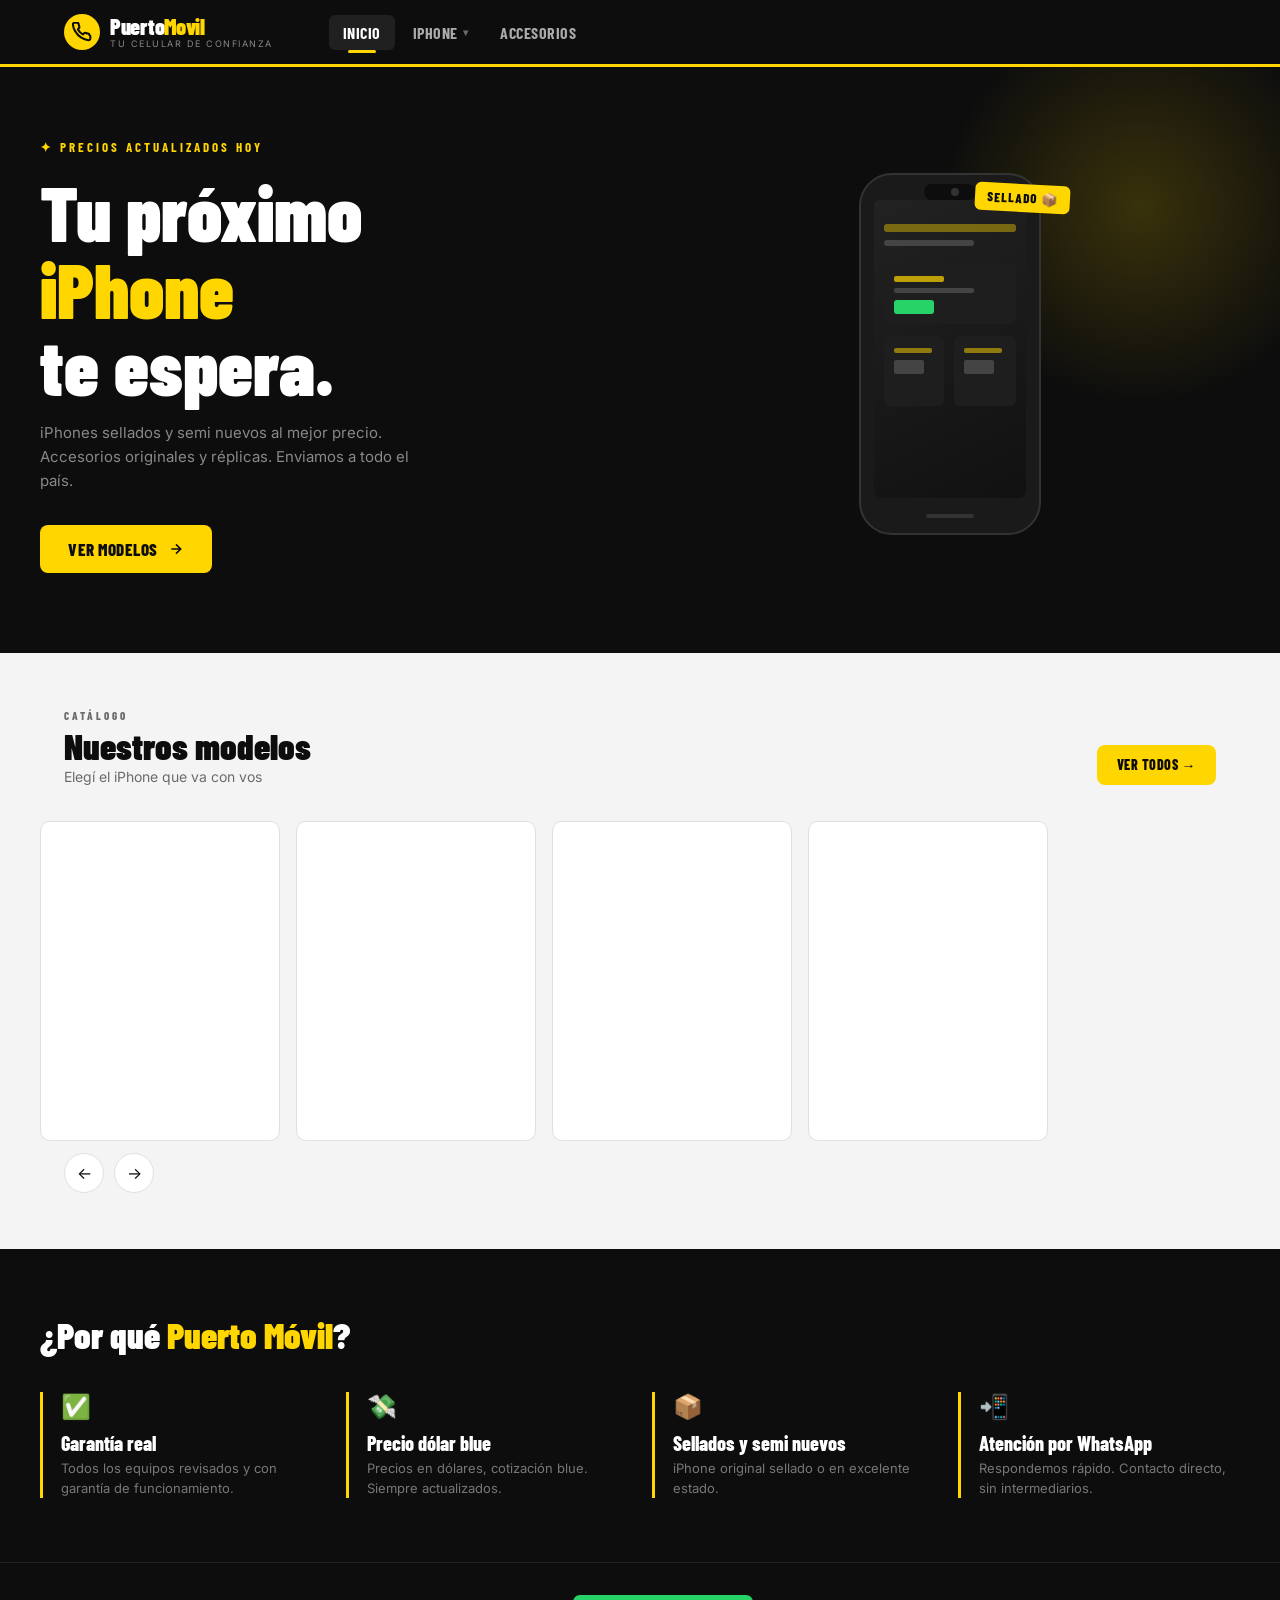
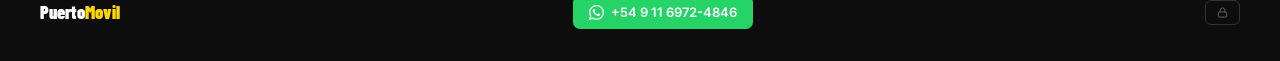
==== commit 37b20fc2: "cambio de index" ====
--- a/index.html
+++ b/index.html
@@ -3,1050 +3,1014 @@
 <head>
 <meta charset="UTF-8">
 <meta name="viewport" content="width=device-width, initial-scale=1.0">
-<title>Puerto Móvil — Catálogo de Precios</title>
+<title>Puerto Móvil — Tu celular de confianza</title>
 <link rel="preconnect" href="https://fonts.googleapis.com">
-<link href="https://fonts.googleapis.com/css2?family=DM+Serif+Display:ital@0;1&family=Inter:wght@400;500;600;700&family=JetBrains+Mono:wght@400;500;700&display=swap" rel="stylesheet">
+<link href="https://fonts.googleapis.com/css2?family=Barlow+Condensed:wght@400;600;700;800;900&family=Inter:wght@400;500;600;700&display=swap" rel="stylesheet">
 <style>
-:root {
-  --bg:      #0C0B09;
-  --surf:    #141210;
-  --card:    #1C1915;
-  --card-hov:#211F1B;
-  --border:  rgba(237,232,222,0.09);
-  --text:    #EDE8DE;
-  --sub:     #8C8278;
-  --amber:   #E8A23C;
-  --amber-dim:rgba(232,162,60,0.15);
-  --green:   #25D366;
-  --green-dark:#1a9e4d;
-  --red:     #E85C3C;
-  --radius:  12px;
-}
-*, *::before, *::after { box-sizing: border-box; margin: 0; padding: 0; }
-html { scroll-behavior: smooth; }
-body {
-  background: var(--bg);
-  color: var(--text);
-  font-family: 'Inter', sans-serif;
-  -webkit-font-smoothing: antialiased;
-  min-height: 100vh;
-}
-::selection { background: var(--amber); color: #0C0B09; }
-a { color: inherit; text-decoration: none; }
-
-/* ── HEADER ── */
-.site-header {
-  position: sticky; top: 0; z-index: 50;
-  background: rgba(12,11,9,0.88);
-  backdrop-filter: blur(14px);
-  border-bottom: 1px solid var(--border);
-}
-.header-inner {
-  max-width: 1280px; margin: 0 auto;
-  padding: 0 5vw;
-  height: 64px;
-  display: flex; align-items: center; justify-content: space-between; gap: 20px;
-}
-.logo {
-  font-family: 'DM Serif Display', serif;
-  font-size: 20px; letter-spacing: -0.3px;
-  display: flex; align-items: center; gap: 10px;
-  flex-shrink: 0;
-}
-.logo-icon {
-  width: 32px; height: 32px;
-  background: var(--amber);
-  border-radius: 8px;
-  display: flex; align-items: center; justify-content: center;
-  font-size: 16px;
-}
-.logo-sub { font-size: 10px; font-family: 'Inter'; color: var(--sub); letter-spacing: 2px; text-transform: uppercase; }
-
-/* Dolar ticker */
-.dolar-ticker {
-  background: var(--surf);
-  border: 1px solid var(--border);
-  border-radius: 8px;
-  padding: 8px 14px;
-  display: flex; align-items: center; gap: 10px;
-  flex-shrink: 0;
-}
-.ticker-dot {
-  width: 7px; height: 7px; border-radius: 50%;
-  background: var(--green);
-  box-shadow: 0 0 8px var(--green);
-  animation: pulse 2.5s infinite;
-}
-@keyframes pulse {
-  0%, 100% { opacity: 1; }
-  50% { opacity: 0.4; }
-}
-.ticker-label {
-  font-family: 'JetBrains Mono'; font-size: 10px;
-  color: var(--sub); text-transform: uppercase; letter-spacing: 1.5px;
-}
-.ticker-val {
-  font-family: 'JetBrains Mono'; font-size: 14px; font-weight: 700;
-  color: var(--amber);
-}
-.ticker-date { font-family: 'JetBrains Mono'; font-size: 10px; color: var(--sub); }
-
-/* Admin trigger */
-.admin-trigger {
-  background: none; border: 1px solid var(--border);
-  color: var(--sub); font-size: 12px; font-family: 'Inter';
-  padding: 7px 12px; border-radius: 7px; cursor: pointer;
-  transition: .15s; flex-shrink: 0;
-  display: flex; align-items: center; gap: 6px;
-}
-.admin-trigger:hover { border-color: var(--amber); color: var(--amber); }
-
-/* ── HERO ── */
-.hero {
-  max-width: 1280px; margin: 0 auto;
-  padding: 7vh 5vw 5vh;
-  border-bottom: 1px solid var(--border);
-}
-.hero-tag {
-  font-family: 'JetBrains Mono'; font-size: 11px;
-  letter-spacing: 2.5px; text-transform: uppercase;
-  color: var(--amber); margin-bottom: 16px;
-}
-.hero h1 {
-  font-family: 'DM Serif Display', serif;
-  font-size: clamp(32px, 5.5vw, 58px);
-  line-height: 1.07; font-weight: 400;
-  max-width: 700px;
-}
-.hero h1 em { font-style: italic; color: var(--amber); }
-.hero-sub {
-  margin-top: 16px; color: var(--sub);
-  font-size: 15.5px; line-height: 1.65;
-  max-width: 500px;
-}
-
-/* ── FILTERS ── */
-.filters-bar {
-  position: sticky; top: 64px; z-index: 40;
-  background: rgba(12,11,9,0.92);
-  backdrop-filter: blur(12px);
-  border-bottom: 1px solid var(--border);
-}
-.filters-inner {
-  max-width: 1280px; margin: 0 auto;
-  padding: 0 5vw;
-  display: flex; align-items: center; gap: 0;
-  overflow-x: auto;
-}
-.filters-inner::-webkit-scrollbar { display: none; }
-.cat-tab {
-  padding: 14px 18px;
-  font-size: 13.5px; font-weight: 500;
-  color: var(--sub); cursor: pointer;
-  border-bottom: 2px solid transparent;
-  transition: .15s; white-space: nowrap;
-  background: none; border-top: none; border-left: none; border-right: none;
-}
-.cat-tab:hover { color: var(--text); }
-.cat-tab.active { color: var(--amber); border-bottom-color: var(--amber); }
-.filter-sep { width: 1px; height: 20px; background: var(--border); flex-shrink: 0; margin: 0 6px; }
-.search-wrap { margin-left: auto; padding: 10px 0; flex-shrink: 0; }
-.search-wrap input {
-  background: var(--surf); border: 1px solid var(--border);
-  color: var(--text); font-family: 'Inter'; font-size: 13px;
-  padding: 7px 12px; border-radius: 7px; width: 180px;
-  transition: .15s;
-}
-.search-wrap input:focus { outline: none; border-color: var(--amber); width: 220px; }
-
-/* ── CATALOG ── */
-.catalog-wrap {
-  max-width: 1280px; margin: 0 auto;
-  padding: 5vh 5vw 10vh;
-}
-.section-head {
-  display: flex; align-items: baseline; justify-content: space-between;
-  margin-bottom: 28px; flex-wrap: wrap; gap: 8px;
-}
-.section-title {
-  font-family: 'DM Serif Display'; font-size: 24px;
-  display: flex; align-items: center; gap: 10px;
-}
-.section-count {
-  font-family: 'JetBrains Mono'; font-size: 11.5px; color: var(--sub);
-}
-/* Sub filters (Sellados / Semi Nuevos) */
-.sub-filters { display: flex; gap: 8px; margin-bottom: 26px; flex-wrap: wrap; }
-.sub-chip {
-  padding: 7px 14px; border-radius: 999px;
-  border: 1px solid var(--border); background: none;
-  color: var(--sub); font-size: 12.5px; cursor: pointer; transition: .15s;
-}
-.sub-chip.active, .sub-chip:hover {
-  border-color: var(--amber); color: var(--amber);
-  background: var(--amber-dim);
-}
-
-/* ── CARD ── */
-.grid {
-  display: grid;
-  grid-template-columns: repeat(auto-fill, minmax(260px, 1fr));
-  gap: 18px;
-}
-.card {
-  background: var(--card); border: 1px solid var(--border);
-  border-radius: var(--radius); overflow: hidden;
-  transition: transform .2s, border-color .2s, background .2s;
-  display: flex; flex-direction: column;
-}
-.card:hover {
-  transform: translateY(-4px);
-  border-color: rgba(232,162,60,0.35);
-  background: var(--card-hov);
-}
-.card-badge-row {
-  padding: 14px 16px 0;
-  display: flex; gap: 7px; align-items: center;
-}
-.badge {
-  font-family: 'JetBrains Mono'; font-size: 10px;
-  letter-spacing: 1px; text-transform: uppercase;
-  padding: 4px 9px; border-radius: 5px;
-}
-.badge-new  { background: rgba(232,162,60,0.18); color: var(--amber); border: 1px solid rgba(232,162,60,0.35); }
-.badge-used { background: rgba(140,130,120,0.15); color: var(--sub);  border: 1px solid var(--border); }
-.badge-acc  { background: rgba(37,211,102,0.12);  color: #7dd9a3;     border: 1px solid rgba(37,211,102,0.25); }
-.badge-nostock { background: rgba(232,92,60,0.12); color: #e8846a; border: 1px solid rgba(232,92,60,0.25); }
-
-.card-body { padding: 12px 16px 0; flex: 1; }
-.card-name {
-  font-family: 'DM Serif Display'; font-size: 19px;
-  line-height: 1.2; margin-bottom: 5px;
-}
-.card-detail {
-  font-size: 12.5px; color: var(--sub);
-  display: flex; gap: 6px; flex-wrap: wrap; margin-bottom: 4px;
-}
-.card-detail span {
-  background: var(--surf); border: 1px solid var(--border);
-  padding: 3px 8px; border-radius: 5px;
-  font-family: 'JetBrains Mono'; font-size: 11px;
-}
-
-.card-prices {
-  padding: 14px 16px;
-  border-top: 1px dashed var(--border);
-  margin-top: 14px;
-}
-.price-usd {
-  font-family: 'JetBrains Mono'; font-size: 26px; font-weight: 700;
-  letter-spacing: -0.5px; line-height: 1;
-  color: var(--text);
-}
-.price-usd sup { font-size: 14px; font-weight: 400; color: var(--sub); vertical-align: super; }
-.price-ars {
-  font-family: 'JetBrains Mono'; font-size: 13px;
-  color: var(--sub); margin-top: 4px;
-}
-.price-ars strong { color: var(--text); }
-
-.card-action { padding: 0 16px 16px; }
-.wa-btn {
-  display: flex; align-items: center; justify-content: center; gap: 8px;
-  width: 100%; padding: 11px 0;
-  background: var(--green); color: #fff; border: none;
-  border-radius: 8px; font-size: 13.5px; font-weight: 600;
-  cursor: pointer; transition: .15s; text-decoration: none;
-}
-.wa-btn:hover { background: var(--green-dark); }
-.wa-btn svg { width: 17px; height: 17px; fill: #fff; flex-shrink: 0; }
-
-/* Empty / loading states */
-.empty-state {
-  grid-column: 1/-1;
-  text-align: center; padding: 8vh 20px;
-  color: var(--sub); font-family: 'JetBrains Mono'; font-size: 13px;
-}
-.skeleton {
-  background: linear-gradient(90deg, var(--card) 25%, var(--card-hov) 50%, var(--card) 75%);
-  background-size: 200% 100%;
-  animation: shimmer 1.4s infinite;
-  border-radius: var(--radius); height: 240px;
-}
-@keyframes shimmer { 0% {background-position: 200% 0} 100% {background-position: -200% 0} }
-
-/* ── SECTION DIVIDER ── */
-.section-divider {
-  max-width: 1280px; margin: 0 auto;
-  padding: 0 5vw;
-  border-top: 1px solid var(--border);
-}
-
-/* ── FOOTER ── */
-footer {
-  border-top: 1px solid var(--border);
-  padding: 30px 5vw;
-  max-width: 1280px; margin: 0 auto;
-  display: flex; justify-content: space-between; align-items: center;
-  flex-wrap: wrap; gap: 12px;
-}
-footer p { color: var(--sub); font-size: 12.5px; }
-footer a { color: var(--sub); transition: .15s; }
-footer a:hover { color: var(--amber); }
-
-/* ── OVERLAY ── */
-.overlay {
-  position: fixed; inset: 0;
-  background: rgba(0,0,0,0.7);
-  backdrop-filter: blur(5px);
-  display: none; align-items: center; justify-content: center;
-  z-index: 200; padding: 20px;
-}
-.overlay.open { display: flex; }
-
-/* ── MODAL ── */
-.modal {
-  background: var(--surf);
-  border: 1px solid var(--border);
-  border-radius: 16px;
-  width: 100%; max-width: 520px;
-  max-height: 90vh; overflow-y: auto;
-  padding: 32px;
-  position: relative;
-}
-.modal-close {
-  position: absolute; top: 20px; right: 20px;
-  background: none; border: none; color: var(--sub);
-  font-size: 18px; cursor: pointer; line-height: 1;
-}
-.modal-close:hover { color: var(--text); }
-.modal h3 {
-  font-family: 'DM Serif Display'; font-size: 22px; margin-bottom: 6px;
-}
-.modal .hint { color: var(--sub); font-size: 13px; margin-bottom: 24px; line-height: 1.5; }
-.modal label { display: block; font-size: 12px; color: var(--sub); margin: 16px 0 6px; text-transform: uppercase; letter-spacing: 1px; }
-.modal input, .modal textarea {
-  width: 100%; background: var(--card); border: 1px solid var(--border);
-  color: var(--text); font-family: 'Inter'; font-size: 13.5px;
-  padding: 10px 13px; border-radius: 8px; transition: .15s;
-}
-.modal input:focus, .modal textarea:focus { outline: none; border-color: var(--amber); }
-.modal textarea { font-family: 'JetBrains Mono'; font-size: 12px; min-height: 130px; resize: vertical; }
-
-.btn-primary {
-  width: 100%; margin-top: 16px;
-  background: var(--amber); color: #0C0B09;
-  border: none; padding: 12px; border-radius: 8px;
-  font-size: 14px; font-weight: 700; cursor: pointer; transition: .15s;
-}
-.btn-primary:hover { opacity: .88; }
-.btn-ghost {
-  width: 100%; margin-top: 10px;
-  background: none; border: 1px solid var(--border); color: var(--sub);
-  padding: 11px; border-radius: 8px; font-size: 13.5px; cursor: pointer; transition: .15s;
-}
-.btn-ghost:hover { border-color: var(--amber); color: var(--amber); }
-
-.msg-ok  { color: #7dd9a3; font-size: 12.5px; margin-top: 10px; display: none; }
-.msg-err { color: #e8846a; font-size: 12.5px; margin-top: 10px; display: none; }
-
-/* Tabs */
-.modal-tabs { display: flex; gap: 0; border-bottom: 1px solid var(--border); margin-bottom: 20px; }
-.modal-tab {
-  padding: 10px 16px; font-size: 13px; color: var(--sub);
-  background: none; border: none; border-bottom: 2px solid transparent;
-  cursor: pointer; transition: .15s; white-space: nowrap;
-}
-.modal-tab.active { color: var(--amber); border-bottom-color: var(--amber); }
-.modal-panel { display: none; }
-.modal-panel.active { display: block; }
-
-.note-box {
-  background: var(--card); border: 1px solid var(--border);
-  border-radius: 8px; padding: 12px 14px;
-  font-size: 12px; color: var(--sub); line-height: 1.7;
-  margin-top: 12px;
-}
-.note-box b { color: var(--text); }
-.note-box ol { padding-left: 16px; margin-top: 6px; }
-.note-box ol li { margin-bottom: 4px; }
-
-/* Admin table */
-.admin-table { width: 100%; border-collapse: collapse; margin-top: 10px; font-size: 12.5px; }
-.admin-table th {
-  text-align: left; color: var(--sub); font-family: 'JetBrains Mono'; font-size: 10px;
-  text-transform: uppercase; letter-spacing: 1px; padding: 6px 4px;
-  border-bottom: 1px solid var(--border);
-}
-.admin-table td { padding: 5px 4px; border-bottom: 1px solid var(--border); }
-.admin-table input, .admin-table select {
-  background: var(--card); border: 1px solid var(--border); color: var(--text);
-  padding: 6px 8px; border-radius: 6px; font-size: 12px; width: 100%;
-}
-.admin-table select { font-family: 'Inter'; }
-.admin-table .del-btn {
-  background: none; border: none; color: var(--sub); cursor: pointer; font-size: 15px; padding: 0 4px;
-}
-.admin-table .del-btn:hover { color: var(--red); }
-.add-row-btn {
-  margin-top: 10px; background: none; border: 1px dashed var(--border);
-  color: var(--sub); font-size: 12.5px; padding: 9px;
-  width: 100%; border-radius: 8px; cursor: pointer; transition: .15s;
-}
-.add-row-btn:hover { border-color: var(--amber); color: var(--amber); }
-
-/* Responsive */
-@media (max-width: 640px) {
-  .header-inner { padding: 0 4vw; }
-  .ticker-date { display: none; }
-  .logo-sub { display: none; }
-  .hero { padding: 6vh 4vw 4vh; }
-  .catalog-wrap { padding: 4vh 4vw 8vh; }
-  .modal { padding: 24px 20px; }
-  .search-wrap input { width: 130px; }
-  .search-wrap input:focus { width: 150px; }
+:root{
+  --y:#FFD600;
+  --yd:#E5C400;
+  --bk:#0D0D0D;
+  --br:#3D1810;
+  --wh:#FFFFFF;
+  --bg:#F4F4F4;
+  --card:#FFFFFF;
+  --sub:#6B6B6B;
+  --border:#E0E0E0;
+  --green:#25D366;
+  --greend:#1aa350;
+  --r:10px;
+}
+*,*::before,*::after{box-sizing:border-box;margin:0;padding:0}
+html{scroll-behavior:smooth}
+body{background:var(--bg);color:var(--bk);font-family:'Inter',sans-serif;-webkit-font-smoothing:antialiased;min-height:100vh}
+::selection{background:var(--y);color:var(--bk)}
+img{display:block;max-width:100%}
+button{cursor:pointer;font-family:'Inter',sans-serif}
+a{color:inherit;text-decoration:none}
+
+/* ─── HEADER ─── */
+.header{
+  background:var(--bk);
+  position:sticky;top:0;z-index:100;
+  border-bottom:3px solid var(--y);
+}
+.header-inner{
+  max-width:1200px;margin:0 auto;
+  padding:0 24px;height:64px;
+  display:flex;align-items:center;justify-content:space-between;gap:24px;
+}
+
+/* Logo CSS */
+.logo{display:flex;align-items:center;gap:10px;flex-shrink:0}
+.logo-mark{
+  width:36px;height:36px;border-radius:50%;
+  background:var(--y);
+  display:flex;align-items:center;justify-content:center;
+  flex-shrink:0;
+}
+.logo-mark svg{width:20px;height:20px}
+.logo-wordmark{line-height:1;font-family:'Barlow Condensed',sans-serif;font-weight:900;font-size:22px;letter-spacing:-0.3px}
+.logo-wordmark span:first-child{color:var(--wh)}
+.logo-wordmark span:last-child{color:var(--y)}
+.logo-tag{font-size:9px;color:#888;text-transform:uppercase;letter-spacing:1.5px;margin-top:1px;font-family:'Inter'}
+
+/* Nav */
+.nav{display:flex;align-items:center;gap:4px;flex:1;padding-left:32px}
+.nav-btn{
+  background:none;border:none;color:#aaa;
+  font-family:'Barlow Condensed',sans-serif;font-weight:700;font-size:16px;
+  letter-spacing:0.5px;text-transform:uppercase;
+  padding:8px 14px;border-radius:6px;
+  transition:.15s;position:relative;
+  display:flex;align-items:center;gap:5px;
+}
+.nav-btn:hover,.nav-btn.active{color:var(--wh);background:rgba(255,255,255,0.08)}
+.nav-btn.active::after{
+  content:'';position:absolute;bottom:-3px;left:50%;transform:translateX(-50%);
+  width:28px;height:3px;background:var(--y);border-radius:2px;
+}
+.nav-arr{font-size:10px;opacity:.6}
+
+/* Dropdown */
+.dropdown-wrap{position:relative}
+.dropdown-menu{
+  position:absolute;top:calc(100% + 10px);left:0;
+  background:var(--bk);border:1px solid #333;border-radius:8px;
+  padding:6px;min-width:180px;
+  opacity:0;pointer-events:none;transform:translateY(-4px);
+  transition:.15s;z-index:200;
+}
+.dropdown-wrap:hover .dropdown-menu,
+.dropdown-wrap.open .dropdown-menu{opacity:1;pointer-events:all;transform:none}
+.dd-item{
+  display:block;width:100%;text-align:left;
+  background:none;border:none;color:#bbb;
+  font-family:'Barlow Condensed';font-weight:600;font-size:15px;
+  text-transform:uppercase;letter-spacing:0.5px;
+  padding:9px 14px;border-radius:6px;transition:.1s;
+}
+.dd-item:hover{background:rgba(255,214,0,0.15);color:var(--y)}
+.dd-item.all{color:var(--y)}
+
+/* Dólar ticker */
+.dolar-pill{
+  background:rgba(255,255,255,0.07);
+  border:1px solid #333;border-radius:8px;
+  padding:6px 12px;
+  display:flex;align-items:center;gap:8px;
+  flex-shrink:0;
+}
+.dolar-dot{width:6px;height:6px;border-radius:50%;background:var(--green);box-shadow:0 0 6px var(--green);animation:blink 2s infinite}
+@keyframes blink{0%,100%{opacity:1}50%{opacity:.3}}
+.dolar-label{font-family:'Barlow Condensed';font-size:11px;font-weight:700;letter-spacing:2px;text-transform:uppercase;color:#666}
+.dolar-val{font-family:'Barlow Condensed';font-size:17px;font-weight:800;color:var(--y)}
+
+/* Admin btn */
+.admin-btn{
+  background:none;border:1px solid #333;color:#666;
+  font-size:11px;padding:6px 11px;border-radius:6px;
+  display:flex;align-items:center;gap:5px;transition:.15s;flex-shrink:0;
+}
+.admin-btn:hover{border-color:var(--y);color:var(--y)}
+
+/* ─── PAGES ─── */
+.page{display:none}
+.page.active{display:block}
+
+/* ─── HOME ─── */
+
+/* Hero */
+.hero{
+  background:var(--bk);
+  padding:72px 24px 80px;
+  position:relative;overflow:hidden;
+}
+.hero::before{
+  content:"";position:absolute;top:-60px;right:-60px;
+  width:400px;height:400px;border-radius:50%;
+  background:radial-gradient(circle,rgba(255,214,0,0.18),transparent 70%);
+  pointer-events:none;
+}
+.hero-inner{max-width:1200px;margin:0 auto;display:grid;grid-template-columns:1fr 1fr;align-items:center;gap:40px}
+.hero-eyebrow{
+  font-family:'Barlow Condensed';font-weight:700;font-size:13px;
+  text-transform:uppercase;letter-spacing:3px;color:var(--y);margin-bottom:18px;
+}
+.hero h1{
+  font-family:'Barlow Condensed',sans-serif;font-weight:900;
+  font-size:clamp(48px,6vw,80px);line-height:1;color:var(--wh);
+}
+.hero h1 em{color:var(--y);font-style:normal}
+.hero-sub{color:#888;font-size:15px;line-height:1.6;margin:18px 0 32px;max-width:400px}
+.hero-cta{
+  display:inline-flex;align-items:center;gap:10px;
+  background:var(--y);color:var(--bk);border:none;
+  font-family:'Barlow Condensed';font-weight:800;font-size:17px;letter-spacing:0.5px;text-transform:uppercase;
+  padding:14px 28px;border-radius:8px;transition:.15s;
+}
+.hero-cta:hover{background:var(--yd)}
+.hero-cta svg{width:16px;height:16px}
+
+/* Phone illustration */
+.hero-visual{display:flex;align-items:center;justify-content:center}
+.phone-svg-wrap{position:relative}
+.hero-badge-float{
+  position:absolute;top:20px;right:-20px;
+  background:var(--y);color:var(--bk);
+  font-family:'Barlow Condensed';font-weight:800;font-size:13px;text-transform:uppercase;
+  padding:6px 12px;border-radius:6px;letter-spacing:1px;
+  transform:rotate(3deg);
+}
+
+/* Section header */
+.sec-header{
+  max-width:1200px;margin:0 auto;
+  padding:56px 24px 28px;
+  display:flex;align-items:flex-end;justify-content:space-between;flex-wrap:wrap;gap:12px;
+}
+.sec-label{font-family:'Barlow Condensed';font-weight:800;font-size:11px;text-transform:uppercase;letter-spacing:3px;color:var(--sub);margin-bottom:6px}
+.sec-title{font-family:'Barlow Condensed';font-weight:900;font-size:36px;line-height:1}
+.sec-sub{font-size:14px;color:var(--sub);margin-top:4px}
+
+/* Carousel */
+.carousel-wrap{padding:0 0 56px;position:relative}
+.carousel-track-outer{overflow:hidden;padding:8px 24px 12px}
+.carousel-track{
+  display:flex;gap:16px;
+  overflow-x:auto;scroll-snap-type:x mandatory;
+  -webkit-overflow-scrolling:touch;scrollbar-width:none;
+  scroll-behavior:smooth;
+}
+.carousel-track::-webkit-scrollbar{display:none}
+.carousel-track .card{
+  flex:0 0 240px;scroll-snap-align:start;
+}
+.carousel-controls{
+  max-width:1200px;margin:0 auto;padding:0 24px;
+  display:flex;gap:10px;
+}
+.carousel-btn{
+  width:40px;height:40px;border-radius:50%;
+  background:var(--wh);border:1.5px solid var(--border);color:var(--bk);
+  font-size:16px;display:flex;align-items:center;justify-content:center;
+  transition:.15s;
+}
+.carousel-btn:hover{background:var(--y);border-color:var(--y)}
+
+/* ─── CARDS ─── */
+.card{
+  background:var(--card);border:1.5px solid var(--border);
+  border-radius:var(--r);overflow:hidden;
+  transition:transform .2s,box-shadow .2s,border-color .2s;
+  display:flex;flex-direction:column;
+}
+.card:hover{transform:translateY(-4px);box-shadow:0 12px 32px rgba(0,0,0,0.1);border-color:#c0c0c0}
+.card-top{padding:16px 16px 0;display:flex;align-items:flex-start;justify-content:space-between;gap:8px}
+
+/* Badge — signature "price tag" shape */
+.badge{
+  font-family:'Barlow Condensed';font-weight:800;font-size:12px;
+  text-transform:uppercase;letter-spacing:1.5px;
+  padding:5px 20px 5px 10px;
+  clip-path:polygon(0 0,calc(100% - 8px) 0,100% 50%,calc(100% - 8px) 100%,0 100%);
+  display:inline-block;flex-shrink:0;
+}
+.badge-tester{background:var(--y);color:var(--bk)}
+.badge-sellado{background:var(--bk);color:var(--wh)}
+.badge-semi{background:#374151;color:#fff}
+.badge-acc{background:#1a3d2b;color:#7dd9a3}
+.badge-nostock{background:#fef2f2;color:#b91c1c;border:1px solid #fca5a5}
+.badge-other{background:#f3f4f6;color:#374151}
+
+.card-body{padding:12px 16px 0;flex:1}
+.card-name{font-family:'Barlow Condensed';font-weight:800;font-size:20px;line-height:1.1;color:var(--bk)}
+.card-detail{margin-top:6px;display:flex;gap:6px;flex-wrap:wrap}
+.card-spec{
+  font-size:11px;font-weight:600;color:var(--sub);
+  background:var(--bg);border:1px solid var(--border);
+  padding:3px 8px;border-radius:4px;
+}
+.card-estado{margin-top:6px}
+.estado-pill{
+  font-size:10.5px;font-weight:700;letter-spacing:0.5px;text-transform:uppercase;
+  background:#f0fdf4;color:#166534;border:1px solid #bbf7d0;
+  padding:3px 9px;border-radius:4px;display:inline-block;
+}
+
+.card-prices{padding:14px 16px;border-top:1.5px dashed var(--border);margin-top:14px}
+.price-usd{
+  display:flex;align-items:baseline;gap:6px;
+}
+.price-usd-label{font-family:'Barlow Condensed';font-weight:700;font-size:15px;color:var(--sub);text-transform:uppercase}
+.price-usd-val{font-family:'Barlow Condensed';font-weight:900;font-size:34px;line-height:1;color:var(--bk)}
+.price-ars{font-size:12px;color:var(--sub);margin-top:3px}
+.price-ars strong{color:var(--bk);font-weight:600}
+
+.card-action{padding:0 16px 16px}
+.wa-btn{
+  display:flex;align-items:center;justify-content:center;gap:8px;
+  width:100%;padding:11px;
+  background:var(--green);color:#fff;border:none;
+  border-radius:7px;font-size:13.5px;font-weight:600;
+  transition:.15s;text-decoration:none;
+}
+.wa-btn:hover{background:var(--greend)}
+.wa-btn svg{width:16px;height:16px;fill:#fff;flex-shrink:0}
+.wa-btn-dis{background:#e5e7eb;color:#9ca3af;cursor:default}
+
+/* ─── CATEGORY PAGE ─── */
+.cat-page-inner{max-width:1200px;margin:0 auto;padding:40px 24px 80px}
+.cat-page-top{margin-bottom:28px;display:flex;align-items:baseline;justify-content:space-between;flex-wrap:wrap;gap:10px}
+.cat-page-title{font-family:'Barlow Condensed';font-weight:900;font-size:38px}
+.cat-count{font-family:'Barlow Condensed';font-weight:600;font-size:14px;color:var(--sub);text-transform:uppercase;letter-spacing:1px}
+.cat-sub-bar{display:flex;gap:8px;flex-wrap:wrap;margin-bottom:28px}
+.sub-btn{
+  background:var(--wh);border:1.5px solid var(--border);color:var(--sub);
+  font-family:'Barlow Condensed';font-weight:700;font-size:14px;text-transform:uppercase;letter-spacing:0.5px;
+  padding:8px 16px;border-radius:6px;transition:.15s;
+}
+.sub-btn:hover,.sub-btn.active{background:var(--y);border-color:var(--y);color:var(--bk)}
+.search-bar-wrap{margin-bottom:28px}
+.search-bar{
+  width:100%;max-width:400px;
+  background:var(--wh);border:1.5px solid var(--border);color:var(--bk);
+  font-family:'Inter';font-size:14px;
+  padding:11px 16px;border-radius:8px;transition:.15s;
+}
+.search-bar:focus{outline:none;border-color:var(--y)}
+.cat-grid{display:grid;grid-template-columns:repeat(auto-fill,minmax(240px,1fr));gap:18px}
+.empty{text-align:center;padding:8vh 20px;color:var(--sub);font-family:'Barlow Condensed';font-size:18px;font-weight:700;text-transform:uppercase;letter-spacing:1px}
+
+/* Skeletons */
+.skeleton-card{background:var(--card);border:1.5px solid var(--border);border-radius:var(--r);height:320px;animation:shimmer 1.4s infinite}
+@keyframes shimmer{0%{background:var(--card)}50%{background:#ececec}100%{background:var(--card)}}
+
+/* ─── WHY SECTION ─── */
+.why-section{background:var(--bk);padding:64px 24px}
+.why-inner{max-width:1200px;margin:0 auto}
+.why-title{font-family:'Barlow Condensed';font-weight:900;font-size:36px;color:var(--wh);margin-bottom:36px}
+.why-title span{color:var(--y)}
+.why-grid{display:grid;grid-template-columns:repeat(auto-fit,minmax(200px,1fr));gap:24px}
+.why-item{border-left:3px solid var(--y);padding:0 0 0 18px}
+.why-icon{font-size:24px;margin-bottom:10px}
+.why-item-title{font-family:'Barlow Condensed';font-weight:800;font-size:20px;color:var(--wh);margin-bottom:4px}
+.why-item-sub{font-size:13px;color:#777;line-height:1.5}
+
+/* ─── FOOTER ─── */
+.footer{background:var(--bk);border-top:1px solid #222;padding:32px 24px}
+.footer-inner{max-width:1200px;margin:0 auto;display:flex;justify-content:space-between;align-items:center;flex-wrap:wrap;gap:16px}
+.footer-logo{font-family:'Barlow Condensed';font-weight:900;font-size:18px;color:var(--wh)}
+.footer-logo span{color:var(--y)}
+.footer-txt{font-size:12px;color:#555;text-align:right}
+.footer-wa{
+  display:inline-flex;align-items:center;gap:7px;
+  background:var(--green);color:#fff;border:none;
+  font-weight:600;font-size:13px;padding:9px 16px;border-radius:7px;
+  transition:.15s;text-decoration:none;
+}
+.footer-wa:hover{background:var(--greend)}
+
+/* ─── OVERLAYS ─── */
+.overlay{
+  position:fixed;inset:0;background:rgba(0,0,0,0.6);
+  backdrop-filter:blur(4px);
+  display:none;align-items:center;justify-content:center;
+  z-index:500;padding:20px;
+}
+.overlay.open{display:flex}
+.modal{
+  background:#fff;border-radius:14px;
+  width:100%;max-width:520px;max-height:90vh;overflow-y:auto;
+  padding:30px;position:relative;
+}
+.modal-lg{max-width:740px}
+.modal-close{position:absolute;top:18px;right:18px;background:none;border:none;font-size:18px;color:#999;cursor:pointer}
+.modal-close:hover{color:var(--bk)}
+.modal h3{font-family:'Barlow Condensed';font-weight:900;font-size:26px;margin-bottom:4px}
+.modal .hint{color:var(--sub);font-size:13px;line-height:1.5;margin-bottom:22px}
+.modal label{display:block;font-size:11px;font-weight:700;text-transform:uppercase;letter-spacing:1px;color:var(--sub);margin:14px 0 6px}
+.modal input,.modal textarea{
+  width:100%;background:#f9f9f9;border:1.5px solid var(--border);
+  color:var(--bk);font-family:'Inter';font-size:14px;
+  padding:10px 13px;border-radius:8px;transition:.15s;
+}
+.modal input:focus,.modal textarea:focus{outline:none;border-color:var(--y)}
+.modal textarea{font-family:'JetBrains Mono',monospace;font-size:12px;min-height:120px;resize:vertical}
+.btn-y{width:100%;margin-top:14px;background:var(--y);color:var(--bk);border:none;padding:13px;border-radius:8px;font-family:'Barlow Condensed';font-weight:800;font-size:17px;letter-spacing:0.5px;text-transform:uppercase;transition:.15s}
+.btn-y:hover{background:var(--yd)}
+.btn-ghost{width:100%;margin-top:8px;background:none;border:1.5px solid var(--border);color:var(--sub);padding:11px;border-radius:8px;font-size:14px;transition:.15s}
+.btn-ghost:hover{border-color:var(--bk);color:var(--bk)}
+.msg-ok{color:#166534;font-size:13px;margin-top:10px;display:none}
+.msg-err{color:#b91c1c;font-size:13px;margin-top:10px;display:none}
+
+.modal-tabs{display:flex;border-bottom:1.5px solid var(--border);margin-bottom:20px;gap:0}
+.modal-tab{padding:10px 16px;background:none;border:none;border-bottom:2px solid transparent;color:var(--sub);font-family:'Barlow Condensed';font-weight:700;font-size:15px;text-transform:uppercase;letter-spacing:0.5px;cursor:pointer;transition:.15s}
+.modal-tab.active{color:var(--bk);border-bottom-color:var(--y)}
+.modal-panel{display:none}
+.modal-panel.active{display:block}
+
+.note-box{background:#fafafa;border:1.5px solid var(--border);border-left:3px solid var(--y);border-radius:8px;padding:14px 16px;font-size:12.5px;color:var(--sub);line-height:1.7;margin-top:12px}
+.note-box b{color:var(--bk)}
+.note-box ol{padding-left:16px;margin-top:6px}
+.note-box ol li{margin-bottom:4px}
+
+.admin-table{width:100%;border-collapse:collapse;font-size:12.5px;margin-top:10px}
+.admin-table th{text-align:left;color:var(--sub);font-size:10px;text-transform:uppercase;letter-spacing:1px;padding:6px 4px;border-bottom:1px solid var(--border)}
+.admin-table td{padding:4px 4px;border-bottom:1px solid var(--border)}
+.admin-table input{background:#f9f9f9;border:1px solid var(--border);color:var(--bk);padding:6px 8px;border-radius:6px;font-size:12px;width:100%}
+.del-btn{background:none;border:none;color:#d1d5db;cursor:pointer;font-size:15px;padding:0 4px}
+.del-btn:hover{color:#b91c1c}
+.add-row-btn{margin-top:10px;background:none;border:1.5px dashed var(--border);color:var(--sub);font-size:13px;padding:9px;width:100%;border-radius:8px;cursor:pointer;transition:.15s}
+.add-row-btn:hover{border-color:var(--y);color:var(--bk)}
+
+/* ─── RESPONSIVE ─── */
+@media(max-width:768px){
+  .hero-inner{grid-template-columns:1fr;text-align:center}
+  .hero-visual{display:none}
+  .hero-sub{margin:18px auto 28px}
+  .why-grid{grid-template-columns:1fr 1fr}
+  .nav-text{display:none}
+  .dolar-label{display:none}
+}
+@media(max-width:500px){
+  .header-inner{padding:0 16px}
+  .hero{padding:48px 16px 56px}
+  .cat-page-inner{padding:28px 16px 60px}
+  .sec-header{padding:40px 16px 20px}
+  .carousel-track-outer{padding:8px 16px 12px}
+  .carousel-controls{padding:0 16px}
+  .why-grid{grid-template-columns:1fr}
 }
 </style>
 </head>
 <body>
 
-<!-- HEADER -->
-<header class="site-header">
+<!-- ════════ HEADER ════════ -->
+<header class="header">
   <div class="header-inner">
+    <!-- Logo -->
     <div class="logo">
-      <div class="logo-icon">📱</div>
+      <!-- Si tenés el archivo de logo, reemplazá esto con: <img src="logo.png" alt="Puerto Móvil" height="36"> -->
+      <div class="logo-mark">
+        <svg viewBox="0 0 24 24" fill="none" stroke="#0D0D0D" stroke-width="2.5" stroke-linecap="round" stroke-linejoin="round"><path d="M22 16.92v3a2 2 0 0 1-2.18 2 19.79 19.79 0 0 1-8.63-3.07A19.5 19.5 0 0 1 4.07 11.5a19.79 19.79 0 0 1-3.07-8.67A2 2 0 0 1 3 .82h3a2 2 0 0 1 2 1.72c.127.96.361 1.903.7 2.81a2 2 0 0 1-.45 2.11L7.09 8.91a16 16 0 0 0 6 6l1.27-1.27a2 2 0 0 1 2.11-.45c.907.339 1.85.573 2.81.7A2 2 0 0 1 21 16z"/></svg>
+      </div>
       <div>
-        <div>Puerto Móvil</div>
-        <div class="logo-sub">Catálogo Oficial</div>
-      </div>
-    </div>
-
-    <div class="dolar-ticker" title="Cotización dólar blue actualizada">
-      <div class="ticker-dot"></div>
-      <span class="ticker-label">Blue</span>
-      <span class="ticker-val" id="dolarVal">—</span>
-      <span class="ticker-date" id="dolarDate"></span>
-    </div>
-
-    <button class="admin-trigger" id="openAdminBtn">
-      <svg xmlns="http://www.w3.org/2000/svg" width="13" height="13" viewBox="0 0 24 24" fill="none" stroke="currentColor" stroke-width="2"><rect x="3" y="11" width="18" height="11" rx="2"/><path d="M7 11V7a5 5 0 0 1 10 0v4"/></svg>
-      Panel interno
-    </button>
+        <div class="logo-wordmark"><span>Puerto</span><span>Movil</span></div>
+        <div class="logo-tag">Tu celular de confianza</div>
+      </div>
+    </div>
+
+    <!-- Nav -->
+    <nav class="nav">
+      <button class="nav-btn active" data-page="home" onclick="goPage('home')">Inicio</button>
+      <div class="dropdown-wrap" id="iphoneDropdown">
+        <button class="nav-btn" data-page="iphone" onclick="goPage('iphone','todos')">
+          <span class="nav-text">iPhone</span> <span class="nav-arr">▾</span>
+        </button>
+        <div class="dropdown-menu" id="iphoneMenu">
+          <button class="dd-item all" onclick="goPage('iphone','todos')">Todos los iPhones</button>
+          <!-- Se llena dinámicamente -->
+        </div>
+      </div>
+      <button class="nav-btn" data-page="accesorios" onclick="goPage('accesorios')">Accesorios</button>
+    </nav>
+    <!--
+    <div style="display:flex;align-items:center;gap:10px">
+      <!- Dólar blue -> 
+      <div class="dolar-pill">
+        <div class="dolar-dot"></div>
+        <span class="dolar-label">Blue</span>
+        <span class="dolar-val" id="dolarVal">—</span>
+      </div>
+    </div> 
+  </div> -->
+</header>
+
+<!-- ════════ HOME PAGE ════════ -->
+<div class="page active" id="page-home">
+
+  <!-- Hero -->
+  <section class="hero">
+    <div class="hero-inner">
+      <div>
+        <p class="hero-eyebrow">✦ Precios actualizados hoy</p>
+        <h1>Tu próximo<br><em>iPhone</em><br>te espera.</h1>
+        <p class="hero-sub">iPhones sellados y semi nuevos al mejor precio. Accesorios originales y réplicas. Enviamos a todo el país.</p>
+        <button class="hero-cta" onclick="goPage('iphone','todos')">
+          Ver modelos
+          <svg viewBox="0 0 24 24" fill="none" stroke="currentColor" stroke-width="2.5"><path d="M5 12h14M12 5l7 7-7 7"/></svg>
+        </button>
+      </div>
+      <div class="hero-visual">
+        <div class="phone-svg-wrap">
+          <!-- iPhone silhouette SVG -->
+          <svg width="200" height="380" viewBox="0 0 200 380" fill="none" xmlns="http://www.w3.org/2000/svg">
+            <rect x="10" y="10" width="180" height="360" rx="32" fill="#1a1a1a" stroke="#333" stroke-width="2"/>
+            <rect x="24" y="36" width="152" height="298" rx="6" fill="#FFD600" opacity="0.07"/>
+            <rect x="24" y="36" width="152" height="298" rx="6" fill="url(#screenGrad)"/>
+            <defs><linearGradient id="screenGrad" x1="24" y1="36" x2="176" y2="334" gradientUnits="userSpaceOnUse"><stop stop-color="#222"/><stop offset="1" stop-color="#111"/></linearGradient></defs>
+            <!-- Dynamic island -->
+            <rect x="74" y="20" width="52" height="16" rx="8" fill="#0D0D0D"/>
+            <!-- Home indicator -->
+            <rect x="76" y="350" width="48" height="4" rx="2" fill="#333"/>
+            <!-- Camera dot -->
+            <circle cx="105" cy="28" r="4" fill="#333"/>
+            <!-- Screen content hint -->
+            <rect x="34" y="60" width="132" height="8" rx="3" fill="#FFD600" opacity="0.4"/>
+            <rect x="34" y="76" width="90" height="6" rx="3" fill="#444"/>
+            <rect x="34" y="100" width="132" height="60" rx="6" fill="#1e1e1e"/>
+            <rect x="44" y="112" width="50" height="6" rx="2" fill="#FFD600" opacity="0.7"/>
+            <rect x="44" y="124" width="80" height="5" rx="2" fill="#444"/>
+            <rect x="44" y="136" width="40" height="14" rx="3" fill="#25D366"/>
+            <rect x="34" y="172" width="60" height="70" rx="6" fill="#1e1e1e"/>
+            <rect x="104" y="172" width="62" height="70" rx="6" fill="#1e1e1e"/>
+            <rect x="44" y="184" width="38" height="5" rx="2" fill="#FFD600" opacity="0.5"/>
+            <rect x="44" y="196" width="30" height="14" rx="2" fill="#444"/>
+            <rect x="114" y="184" width="38" height="5" rx="2" fill="#FFD600" opacity="0.5"/>
+            <rect x="114" y="196" width="30" height="14" rx="2" fill="#444"/>
+          </svg>
+          <div class="hero-badge-float">Sellado 📦</div>
+        </div>
+      </div>
+    </div>
+  </section>
+
+  <!-- Carousel section -->
+  <div id="carouselSection">
+    <div class="sec-header">
+      <div>
+        <div class="sec-label">Catálogo</div>
+        <div class="sec-title">Nuestros modelos</div>
+        <div class="sec-sub">Elegí el iPhone que va con vos</div>
+      </div>
+      <button class="hero-cta" style="font-size:14px;padding:11px 20px" onclick="goPage('iphone','todos')">Ver todos →</button>
+    </div>
+    <div class="carousel-wrap" style="max-width:1248px;margin:0 auto">
+      <div class="carousel-track-outer">
+        <div class="carousel-track" id="carouselTrack">
+          <div class="skeleton-card" style="flex:0 0 240px"></div>
+          <div class="skeleton-card" style="flex:0 0 240px"></div>
+          <div class="skeleton-card" style="flex:0 0 240px"></div>
+          <div class="skeleton-card" style="flex:0 0 240px"></div>
+        </div>
+      </div>
+      <div class="carousel-controls">
+        <button class="carousel-btn" id="prevBtn">←</button>
+        <button class="carousel-btn" id="nextBtn">→</button>
+      </div>
+    </div>
   </div>
-</header>
-
-<!-- HERO -->
-<section class="hero">
-  <p class="hero-tag">✦ Lista de precios actualizada</p>
-  <h1>iPhones y accesorios<br><em>al mejor precio</em>.</h1>
-  <p class="hero-sub">Sellados, semi nuevos y tester con garantía. Precios en dólares y pesos según cotización blue del día.</p>
-</section>
-
-<!-- FILTERS -->
-<div class="filters-bar">
-  <div class="filters-inner">
-    <button class="cat-tab active" data-cat="todos">Todo el catálogo</button>
-    <div class="filter-sep"></div>
-    <button class="cat-tab" data-cat="iphone">iPhones</button>
-    <div class="filter-sep"></div>
-    <button class="cat-tab" data-cat="accesorio">Accesorios</button>
-    <div class="search-wrap">
-      <input type="search" id="searchInput" placeholder="Buscar...">
-    </div>
+
+  <!-- Why section -->
+  <div class="why-section">
+    <div class="why-inner">
+      <div class="why-title">¿Por qué <span>Puerto Móvil</span>?</div>
+      <div class="why-grid">
+        <div class="why-item">
+          <div class="why-icon">✅</div>
+          <div class="why-item-title">Garantía real</div>
+          <div class="why-item-sub">Todos los equipos revisados y con garantía de funcionamiento.</div>
+        </div>
+        <div class="why-item">
+          <div class="why-icon">💸</div>
+          <div class="why-item-title">Precio dólar blue</div>
+          <div class="why-item-sub">Precios en dólares, cotización blue. Siempre actualizados.</div>
+        </div>
+        <div class="why-item">
+          <div class="why-icon">📦</div>
+          <div class="why-item-title">Sellados y semi nuevos</div>
+          <div class="why-item-sub">iPhone original sellado o en excelente estado.</div>
+        </div>
+        <div class="why-item">
+          <div class="why-icon">📲</div>
+          <div class="why-item-title">Atención por WhatsApp</div>
+          <div class="why-item-sub">Respondemos rápido. Contacto directo, sin intermediarios.</div>
+        </div>
+      </div>
+    </div>
+  </div>
+
+</div><!-- /page-home -->
+
+<!-- ════════ IPHONE PAGE ════════ -->
+<div class="page" id="page-iphone">
+  <div class="cat-page-inner">
+    <div class="cat-page-top">
+      <div class="cat-page-title" id="iphonePageTitle">iPhones</div>
+      <div class="cat-count" id="iphoneCount"></div>
+    </div>
+    <div class="cat-sub-bar" id="iphoneSubBar">
+      <!-- Dinámico -->
+    </div>
+    <div class="search-bar-wrap">
+      <input type="search" class="search-bar" id="iphoneSearch" placeholder="Buscar modelo, almacenamiento...">
+    </div>
+    <div class="cat-grid" id="iphoneGrid"></div>
   </div>
 </div>
 
-<!-- SUB FILTERS (iPhones only) -->
-<div id="subFiltersWrap" style="background:var(--bg); border-bottom:1px solid var(--border); display:none;">
-  <div style="max-width:1280px; margin:0 auto; padding:10px 5vw;">
-    <div class="sub-filters" id="subFiltersContainer">
-      <!-- Se generan dinámicamente según el catálogo -->
-    </div>
+<!-- ════════ ACCESORIOS PAGE ════════ -->
+<div class="page" id="page-accesorios">
+  <div class="cat-page-inner">
+    <div class="cat-page-top">
+      <div class="cat-page-title">Accesorios</div>
+      <div class="cat-count" id="accCount"></div>
+    </div>
+    <div class="search-bar-wrap">
+      <input type="search" class="search-bar" id="accSearch" placeholder="Buscar accesorio...">
+    </div>
+    <div class="cat-grid" id="accGrid"></div>
   </div>
 </div>
 
-<!-- CATALOG -->
-<div class="catalog-wrap">
-  <div class="section-head">
-    <div class="section-title" id="sectionTitle">Catálogo completo</div>
-    <span class="section-count" id="countText"></span>
+<!-- ════════ FOOTER ════════ -->
+<footer class="footer">
+  <div class="footer-inner">
+    <div class="footer-logo">Puerto<span>Movil</span></div>
+    <a class="footer-wa" href="https://wa.me/5491169724846" target="_blank">
+      <svg viewBox="0 0 24 24" width="15" height="15" fill="#fff"><path d="M17.472 14.382c-.297-.149-1.758-.867-2.03-.967-.273-.099-.471-.148-.67.15-.197.297-.767.966-.94 1.164-.173.199-.347.223-.644.075-.297-.15-1.255-.463-2.39-1.475-.883-.788-1.48-1.761-1.653-2.059-.173-.297-.018-.458.13-.606.134-.133.298-.347.446-.52.149-.174.198-.298.298-.497.099-.198.05-.371-.025-.52-.075-.149-.669-1.612-.916-2.207-.242-.579-.487-.5-.669-.51-.173-.008-.371-.01-.57-.01-.198 0-.52.074-.792.372-.272.297-1.04 1.016-1.04 2.479 0 1.462 1.065 2.875 1.213 3.074.149.198 2.096 3.2 5.077 4.487.709.306 1.262.489 1.694.625.712.227 1.36.195 1.871.118.571-.085 1.758-.719 2.006-1.413.248-.694.248-1.289.173-1.413-.074-.124-.272-.198-.57-.347m-5.421 7.403h-.004a9.87 9.87 0 01-5.031-1.378l-.361-.214-3.741.982.998-3.648-.235-.374a9.86 9.86 0 01-1.51-5.26c.001-5.45 4.436-9.884 9.888-9.884 2.64 0 5.122 1.03 6.988 2.898a9.825 9.825 0 012.893 6.994c-.003 5.45-4.437 9.884-9.885 9.884m8.413-18.297A11.815 11.815 0 0012.05 0C5.495 0 .16 5.335.157 11.892c0 2.096.547 4.142 1.588 5.945L.057 24l6.305-1.654a11.882 11.882 0 005.683 1.448h.005c6.554 0 11.89-5.335 11.893-11.893a11.821 11.821 0 00-3.48-8.413z"/></svg>
+      +54 9 11 6972-4846
+    </a>
+    <!-- Admin -->
+    <button class="admin-btn" id="openAdminBtn">
+      <svg xmlns="http://www.w3.org/2000/svg" width="11" height="11" viewBox="0 0 24 24" fill="none" stroke="currentColor" stroke-width="2"><rect x="3" y="11" width="18" height="11" rx="2"/><path d="M7 11V7a5 5 0 0 1 10 0v4"/></svg>
+    </button> <!--
+    <div class="footer-txt">Los precios pueden variar sin previo aviso.<br>Cotización blue actualizada automáticamente.</div>
+    -->
   </div>
-  <div class="grid" id="productGrid">
-    <!-- skeleton -->
-    <div class="skeleton"></div>
-    <div class="skeleton"></div>
-    <div class="skeleton"></div>
-    <div class="skeleton"></div>
-    <div class="skeleton"></div>
-    <div class="skeleton"></div>
-  </div>
-</div>
-
-<!-- FOOTER -->
-<div style="border-top:1px solid var(--border);">
-  <footer>
-    <p>© 2025 Puerto Móvil · Precios en USD actualizados por el propietario. Cotización blue tomada automáticamente.</p>
-    <p><a href="https://wa.me/5491169724846" target="_blank">📲 WhatsApp directo</a></p>
-  </footer>
-</div>
-
-<!-- ══════════════ MODALS ══════════════ -->
-
-<!-- LOGIN OVERLAY -->
+</footer>
+
+<!-- ════════ LOGIN OVERLAY ════════ -->
 <div class="overlay" id="loginOverlay">
-  <div class="modal" style="max-width:380px;">
+  <div class="modal" style="max-width:360px">
     <button class="modal-close" id="closeLoginBtn">✕</button>
     <h3>Panel interno</h3>
-    <p class="hint">Acceso exclusivo del propietario de Puerto Móvil.</p>
+    <p class="hint">Solo para el propietario de Puerto Móvil.</p>
     <label>Contraseña</label>
-    <input type="password" id="passInput" placeholder="••••••••" autocomplete="current-password">
-    <button class="btn-primary" id="loginBtn">Ingresar</button>
+    <input type="password" id="passInput" placeholder="••••••••">
+    <button class="btn-y" id="loginBtn">Ingresar</button>
     <p class="msg-err" id="loginErr">Contraseña incorrecta.</p>
   </div>
 </div>
 
-<!-- ADMIN OVERLAY -->
+<!-- ════════ ADMIN OVERLAY ════════ -->
 <div class="overlay" id="adminOverlay">
-  <div class="modal" style="max-width:700px;">
+  <div class="modal modal-lg">
     <button class="modal-close" id="closeAdminBtn">✕</button>
-    <h3>Editar catálogo de precios</h3>
-    <p class="hint">Los cambios se ven al instante para todos los visitantes.</p>
-
+    <h3>Editar catálogo</h3>
+    <p class="hint">Cambios visibles en la página al instante.</p>
     <div class="modal-tabs">
       <button class="modal-tab active" data-tab="sheets">Google Sheets</button>
-      <button class="modal-tab" data-tab="manual">Edición manual</button>
-      <button class="modal-tab" data-tab="csv">Pegar CSV / Excel</button>
-    </div>
-
-    <!-- TAB: GOOGLE SHEETS -->
+      <button class="modal-tab" data-tab="manual">Manual</button>
+      <button class="modal-tab" data-tab="csv">Pegar Excel/CSV</button>
+    </div>
+    <!-- SHEETS -->
     <div class="modal-panel active" id="tab-sheets">
-      <label>URL de tu Google Sheet (publicada como CSV)</label>
+      <label>URL de Google Sheets (publicada como CSV)</label>
       <input type="url" id="sheetsUrl" placeholder="https://docs.google.com/spreadsheets/d/.../pub?output=csv">
       <div class="note-box">
-        <b>Cómo configurarlo (una sola vez):</b>
+        <b>Cómo publicar tu planilla como CSV:</b>
         <ol>
-          <li>Abrí tu Google Sheet con los precios.</li>
+          <li>Abrí tu Google Sheet.</li>
           <li>Menú <b>Archivo → Compartir → Publicar en la web</b>.</li>
-          <li>Elegí la hoja, formato <b>CSV</b> y hacé clic en <b>Publicar</b>.</li>
-          <li>Copiá la URL que aparece y pegala arriba.</li>
-          <li>Guardá. De ahí en más, cada vez que editás la planilla, la página se actualiza sola.</li>
+          <li>Formato: <b>CSV</b> → clic en <b>Publicar</b>.</li>
+          <li>Copiá la URL y pegala arriba.</li>
         </ol>
-        <br>
-        <b>Columnas requeridas (en este orden):</b><br>
-        Categoría · Nombre · Detalle · Estado · Precio USD · Stock<br>
-        <i>Categoría: puede ser cualquier nombre. Si contiene la palabra "iphone" aparece en la pestaña iPhones. Si contiene "accesorio" en la pestaña Accesorios. Ejemplo: "iPhone Tester", "iPhone Sellado", "iPhone Semi Nuevo", "Accesorio".</i><br>
-        <i>Stock: "Sí" o "No"</i>
-      </div>
-      <button class="btn-primary" id="saveSheetBtn">Guardar URL y recargar precios</button>
-      <p class="msg-ok" id="sheetOk">✓ URL guardada. Recargando precios…</p>
-      <p class="msg-err" id="sheetErr">No se pudo cargar la planilla. Revisá la URL y que esté publicada como CSV.</p>
-    </div>
-
-    <!-- TAB: MANUAL -->
+        <b>Columnas (en orden):</b> Categoría · Nombre · Detalle · Estado · Precio USD · Stock<br>
+        <i>Categoría: cualquier texto que incluya "iphone" o "accesorio". Stock: "Sí" o "No".</i>
+      </div>
+      <button class="btn-y" id="saveSheetBtn">Guardar y recargar precios</button>
+      <p class="msg-ok" id="sheetOk">✓ URL guardada. Recargando…</p>
+      <p class="msg-err" id="sheetErr"></p>
+    </div>
+    <!-- MANUAL -->
     <div class="modal-panel" id="tab-manual">
-      <div style="overflow-x:auto; margin-top:6px;">
+      <div style="overflow-x:auto">
         <table class="admin-table">
-          <thead>
-            <tr>
-              <th style="min-width:130px">Categoría</th>
-              <th style="min-width:150px">Nombre</th>
-              <th style="min-width:100px">Detalle</th>
-              <th style="min-width:120px">Estado</th>
-              <th style="min-width:90px">USD</th>
-              <th style="min-width:60px">Stock</th>
-              <th></th>
-            </tr>
-          </thead>
+          <thead><tr>
+            <th style="min-width:130px">Categoría</th>
+            <th style="min-width:140px">Nombre</th>
+            <th style="min-width:90px">Detalle</th>
+            <th style="min-width:110px">Estado</th>
+            <th style="min-width:80px">USD</th>
+            <th style="min-width:55px">Stock</th>
+            <th></th>
+          </tr></thead>
           <tbody id="adminTbody"></tbody>
         </table>
       </div>
       <button class="add-row-btn" id="addRowBtn">+ Agregar producto</button>
-      <button class="btn-primary" id="saveManualBtn">Guardar cambios</button>
+      <button class="btn-y" id="saveManualBtn">Guardar cambios</button>
       <p class="msg-ok" id="manualOk">✓ Guardado.</p>
     </div>
-
-    <!-- TAB: CSV PASTE -->
+    <!-- CSV -->
     <div class="modal-panel" id="tab-csv">
-      <label>Pegá datos copiados de Excel o Google Sheets</label>
-      <textarea id="csvInput" placeholder="Categoría,Nombre,Detalle,Estado,Precio USD,Stock
-iPhone Sellado,iPhone 15 Pro,256GB,Nuevo,900,Sí
-Accesorio,Cable USB-C,Original Apple,—,18,Sí"></textarea>
-      <div class="note-box">
-        Columnas (en orden): <b>Categoría, Nombre, Detalle, Estado, Precio USD, Stock</b><br>
-        Separador: coma o tabulación (copiado de Excel funciona directo).<br>
-        Esto <b>reemplaza</b> toda la lista actual.
-      </div>
-      <button class="btn-primary" id="importCsvBtn">Reemplazar lista</button>
+      <label>Pegá datos de Excel o Google Sheets</label>
+      <textarea id="csvInput" placeholder="Categoría,Nombre,Detalle,Estado,Precio USD,Stock&#10;iPhone Tester,iPhone 11,128GB,Excelente estado,450,Sí"></textarea>
+      <div class="note-box">Columnas: <b>Categoría, Nombre, Detalle, Estado, Precio USD, Stock</b>. Separador: coma o tabulación. <b>Reemplaza</b> la lista actual.</div>
+      <button class="btn-y" id="importCsvBtn">Reemplazar lista</button>
       <p class="msg-ok" id="csvOk">✓ Lista importada.</p>
-      <p class="msg-err" id="csvErr">No se pudo leer el formato. Revisá las columnas.</p>
+      <p class="msg-err" id="csvErr"></p>
     </div>
   </div>
 </div>
 
-<!-- ══════════════ SCRIPT ══════════════ -->
+<!-- ════════ SCRIPT ════════ -->
 <script>
 // ── CONFIG ──
-const WA_NUMBER = '5491169724846';
-const STORAGE_KEY = 'pm_catalog_v1';
-const SHEET_URL_KEY = 'pm_sheet_url';
-const ADMIN_PASS = 'puertomovil2025'; // Cambiar acá
+const WA = '5491169724846';
+const ADMIN_PASS = 'puertomovil2025';
+const STORAGE_KEY = 'pm_v2_catalog';
+const SHEET_URL_KEY = 'pm_v2_sheet_url';
+const DEFAULT_SHEET_URL = 'https://docs.google.com/spreadsheets/d/e/2PACX-1vT0jamwWtdX65SQOQrj9Bi1a2h3geYAKmbCW2YSUEcnLkPPGGMGnqZPSNbor-kJX2-w8RQx8onvDRRY/pub?gid=0&single=true&output=csv';
 
 // ── STATE ──
 let catalog = [];
 let dolarBlue = null;
-let activeCat = 'todos';
-let activeSub = 'todos';
-
-// ── DEMO DATA ──
-const DEMO_DATA = [
-  {cat:'iPhone Sellado',  nombre:'iPhone 15 Pro',       detalle:'128GB',   estado:'Nuevo Sellado',   precio:900,  stock:true},
-  {cat:'iPhone Sellado',  nombre:'iPhone 15 Pro Max',    detalle:'256GB',   estado:'Nuevo Sellado',   precio:1050, stock:true},
-  {cat:'iPhone Sellado',  nombre:'iPhone 15',            detalle:'128GB',   estado:'Nuevo Sellado',   precio:780,  stock:true},
-  {cat:'iPhone Sellado',  nombre:'iPhone 14 Pro',        detalle:'256GB',   estado:'Nuevo Sellado',   precio:820,  stock:false},
-  {cat:'iPhone Sellado',  nombre:'iPhone 14',            detalle:'128GB',   estado:'Nuevo Sellado',   precio:620,  stock:true},
-  {cat:'iPhone Sellado',  nombre:'iPhone 13',            detalle:'128GB',   estado:'Nuevo Sellado',   precio:510,  stock:true},
-  {cat:'iPhone Semi Nuevo',nombre:'iPhone 13 Pro',       detalle:'256GB',   estado:'Excelente estado',precio:550,  stock:true},
-  {cat:'iPhone Semi Nuevo',nombre:'iPhone 12',           detalle:'128GB',   estado:'Buen estado',     precio:350,  stock:true},
-  {cat:'iPhone Semi Nuevo',nombre:'iPhone 11',           detalle:'64GB',    estado:'Buen estado',     precio:270,  stock:true},
-  {cat:'Accesorio',        nombre:'Adaptador USB-C',     detalle:'Original',estado:'Nuevo',           precio:22,   stock:true},
-  {cat:'Accesorio',        nombre:'Adaptador USB-C',     detalle:'Réplica', estado:'Nuevo',           precio:8,    stock:true},
-  {cat:'Accesorio',        nombre:'Auriculares EarPods', detalle:'USB-C',   estado:'Nuevo',           precio:18,   stock:true},
-  {cat:'Accesorio',        nombre:'Cable USB-C',         detalle:'1 metro', estado:'Nuevo',           precio:12,   stock:true},
-  {cat:'Accesorio',        nombre:'Templado',            detalle:'iPhone 15 Pro',estado:'Nuevo',      precio:9,    stock:true},
-  {cat:'Accesorio',        nombre:'Templado',            detalle:'iPhone 14',    estado:'Nuevo',      precio:7,    stock:true},
+let currentIphoneSub = 'todos';
+let adminUnlocked = false;
+
+const DEMO = [
+  {cat:'iPhone Tester', nombre:'iPhone 13', detalle:'128GB', estado:'Excelente estado', precio:480, stock:true},
+  {cat:'iPhone Tester', nombre:'iPhone 12', detalle:'128GB', estado:'Buen estado', precio:360, stock:true},
+  {cat:'iPhone Sellado', nombre:'iPhone 15', detalle:'128GB', estado:'Nuevo Sellado', precio:820, stock:true},
+  {cat:'iPhone Sellado', nombre:'iPhone 15 Pro', detalle:'256GB', estado:'Nuevo Sellado', precio:950, stock:true},
+  {cat:'iPhone Sellado', nombre:'iPhone 14', detalle:'128GB', estado:'Nuevo Sellado', precio:660, stock:true},
+  {cat:'iPhone Tester', nombre:'iPhone 11', detalle:'64GB', estado:'Buen estado', precio:270, stock:true},
+  {cat:'Accesorio', nombre:'Auriculares EarPods', detalle:'USB-C', estado:'Nuevo', precio:18, stock:true},
+  {cat:'Accesorio', nombre:'Adaptador USB-C', detalle:'Original', estado:'Nuevo', precio:22, stock:true},
+  {cat:'Accesorio', nombre:'Cable USB-C', detalle:'1 metro', estado:'Nuevo', precio:10, stock:true},
+  {cat:'Accesorio', nombre:'Templado', detalle:'iPhone 15 Pro', estado:'Nuevo', precio:8, stock:true},
 ];
 
-// ── FIX SHEETS URL ──
-// Convierte cualquier URL de Google Sheets a la URL de exportación CSV correcta
-function fixSheetsUrl(url) {
+// ── PAGE ROUTING ──
+function goPage(page, sub) {
+  document.querySelectorAll('.page').forEach(p => p.classList.remove('active'));
+  document.getElementById('page-' + page).classList.add('active');
+  document.querySelectorAll('.nav-btn').forEach(b => {
+    b.classList.toggle('active', b.dataset.page === page);
+  });
+  if (page === 'iphone') {
+    currentIphoneSub = sub || 'todos';
+    renderIphoneSubBar();
+    renderIphoneGrid();
+    document.getElementById('iphoneSearch').value = '';
+  }
+  if (page === 'accesorios') {
+    renderAccGrid();
+    document.getElementById('accSearch').value = '';
+  }
+  window.scrollTo({top:0, behavior:'smooth'});
+}
+
+// ── DÓLAR BLUE ──
+async function fetchDolar() {
+  try {
+    const r = await fetch('https://dolarapi.com/v1/dolares/blue');
+    if (r.ok) { const d = await r.json(); dolarBlue = d.venta; }
+  } catch {}
+  try {
+    if (!dolarBlue) {
+      const r = await fetch('https://api.argentinadatos.com/v1/cotizaciones/dolares/blue');
+      if (r.ok) { const d = await r.json(); dolarBlue = d.venta || d.sell; }
+    }
+  } catch {}
+  const el = document.getElementById('dolarVal');
+  el.textContent = dolarBlue ? '$' + dolarBlue.toLocaleString('es-AR') : '—';
+}
+
+// ── DATA ──
+function fixUrl(url) {
   if (!url) return url;
-  // Ya es URL de CSV → no tocar
   if (url.includes('output=csv') || url.includes('format=csv')) return url;
-  // Extraer el ID de la planilla
-  const idMatch = url.match(/spreadsheets\/d\/([a-zA-Z0-9_-]+)/);
-  if (!idMatch) return url; // URL desconocida, devolver tal cual
-  const id = idMatch[1];
-  const gidMatch = url.match(/gid=(\d+)/);
-  const gid = gidMatch ? gidMatch[1] : '0';
-  // Usar endpoint de exportación (más confiable que /pub)
-  return `https://docs.google.com/spreadsheets/d/${id}/export?format=csv&gid=${gid}`;
-}
-
-
-async function fetchDolar() {
-  const APIs = [
-    'https://dolarapi.com/v1/dolares/blue',
-    'https://api.argentinadatos.com/v1/cotizaciones/dolares/blue'
-  ];
-  for (const url of APIs) {
-    try {
-      const r = await fetch(url);
-      if (!r.ok) continue;
-      const d = await r.json();
-      const venta = d.venta || d.sell;
-      if (venta) { dolarBlue = venta; return; }
-    } catch {}
-  }
-}
-
-function renderDolar() {
-  const valEl   = document.getElementById('dolarVal');
-  const dateEl  = document.getElementById('dolarDate');
-  if (dolarBlue) {
-    valEl.textContent  = '$' + dolarBlue.toLocaleString('es-AR');
-    dateEl.textContent = new Date().toLocaleDateString('es-AR', {day:'2-digit', month:'short'});
-  } else {
-    valEl.textContent  = '—';
-    dateEl.textContent = '';
-  }
-}
-
-function toARS(usd) {
-  if (!dolarBlue || !usd) return null;
-  return Math.round(usd * dolarBlue);
-}
-function fmtARS(n) {
-  return n.toLocaleString('es-AR');
-}
-
-// ── SUB FILTERS DINÁMICOS ──
-function renderSubFilters() {
-  const container = document.getElementById('subFiltersContainer');
-  if (!container) return;
-  // Obtener sub-categorías únicas de iPhones
-  const iphoneCats = [...new Set(
-    catalog
-      .filter(i => i.cat.toLowerCase().includes('iphone'))
-      .map(i => i.cat)
-  )];
-  let html = `<button class="sub-chip active" data-sub="todos">Todos</button>`;
-  iphoneCats.forEach(cat => {
-    // Usar la última palabra como etiqueta corta (ej: "iPhone Tester" → "Tester")
-    const label = cat.replace(/iphone\s*/i, '').trim() || cat;
-    html += `<button class="sub-chip" data-sub="${cat.toLowerCase()}">${label || cat}</button>`;
-  });
-  container.innerHTML = html;
-  // Re-bindear eventos
-  container.querySelectorAll('.sub-chip').forEach(chip => {
-    chip.addEventListener('click', () => {
-      container.querySelectorAll('.sub-chip').forEach(c => c.classList.remove('active'));
-      chip.classList.add('active');
-      activeSub = chip.dataset.sub;
-      renderGrid();
-    });
-  });
-}
-
-
-async function loadCatalog() {
-  // Try Google Sheets first
-  const rawUrl = localStorage.getItem(SHEET_URL_KEY);
-  if (rawUrl) {
-    const sheetUrl = fixSheetsUrl(rawUrl);
-    try {
-      const r = await fetch(sheetUrl + (sheetUrl.includes('?') ? '&ts=' : '?ts=') + Date.now());
-      if (r.ok) {
-        const text = await r.text();
-        const parsed = parseCSV(text);
-        if (parsed.length) { catalog = parsed; renderSubFilters(); renderGrid(); return; }
-      }
-    } catch {}
-  }
-  // Try local storage
-  try {
-    const saved = localStorage.getItem(STORAGE_KEY);
-    if (saved) { catalog = JSON.parse(saved); renderSubFilters(); renderGrid(); return; }
-  } catch {}
-  // Demo data
-  catalog = DEMO_DATA;
-  renderSubFilters();
-  renderGrid();
-}
-
-function parseCSV(text) {
-  const lines = text.split('\n').map(l => l.trim()).filter(Boolean);
+  const m = url.match(/spreadsheets\/d\/([a-zA-Z0-9_-]+)/);
+  if (!m) return url;
+  const gm = url.match(/gid=(\d+)/);
+  return `https://docs.google.com/spreadsheets/d/${m[1]}/export?format=csv&gid=${gm?.[1]||'0'}`;
+}
+
+function parseCsv(text) {
+  const lines = text.split('\n').map(l=>l.trim()).filter(Boolean);
   if (!lines.length) return [];
   const sep = lines[0].includes('\t') ? '\t' : ',';
-  let start = 0;
-  if (/categoría|categoria|nombre/i.test(lines[0])) start = 1;
-  const result = [];
-  for (let i = start; i < lines.length; i++) {
-    const cols = lines[i].split(sep).map(c => c.trim().replace(/^"|"$/g,''));
-    if (cols.length < 5) continue;
-    const [cat, nombre, detalle, estado, precioRaw, stockRaw] = cols;
-    const precio = Number(String(precioRaw).replace(/[^\d.]/g,''));
-    if (!precio && precio !== 0) continue;
-    result.push({
-      cat:    cat || 'Accesorio',
-      nombre: nombre || '',
-      detalle:detalle || '',
-      estado: estado || '',
-      precio,
-      stock:  !stockRaw || /^(s|si|sí|yes|1|true)/i.test(stockRaw.trim())
-    });
-  }
-  return result;
+  let s = /categor/i.test(lines[0]) ? 1 : 0;
+  return lines.slice(s).map(line => {
+    const c = line.split(sep).map(x=>x.trim().replace(/^"|"$/g,''));
+    if (c.length < 5) return null;
+    const p = Number(String(c[4]).replace(/[^\d.]/g,''));
+    return {
+      cat:    c[0]||'Accesorio',
+      nombre: c[1]||'',
+      detalle:c[2]||'',
+      estado: c[3]||'',
+      precio: p||0,
+      stock:  !c[5] || /^(s|si|sí|yes|1|true)/i.test(c[5].trim())
+    };
+  }).filter(Boolean);
+}
+
+async function loadCatalog() {
+  const overrideUrl = localStorage.getItem(SHEET_URL_KEY);
+  const url = fixUrl(overrideUrl || DEFAULT_SHEET_URL);
+  try {
+    const r = await fetch(url + '&ts=' + Date.now());
+    if (r.ok) {
+      const text = await r.text();
+      if (!text.trim().startsWith('<')) {
+        const p = parseCsv(text);
+        if (p.length) { catalog = p; afterLoad(); return; }
+      }
+    }
+  } catch {}
+  try {
+    const s = localStorage.getItem(STORAGE_KEY);
+    if (s) { catalog = JSON.parse(s); afterLoad(); return; }
+  } catch {}
+  catalog = DEMO;
+  afterLoad();
+}
+
+function afterLoad() {
+  buildIphoneDropdown();
+  renderCarousel();
+  if (document.getElementById('page-iphone').classList.contains('active')) { renderIphoneSubBar(); renderIphoneGrid(); }
+  if (document.getElementById('page-accesorios').classList.contains('active')) renderAccGrid();
 }
 
 function saveCatalog() {
   try { localStorage.setItem(STORAGE_KEY, JSON.stringify(catalog)); } catch {}
 }
 
-// ── RENDERING ──
-function getFilteredItems() {
-  const q = document.getElementById('searchInput').value.trim().toLowerCase();
-  return catalog.filter(item => {
-    const catNorm = item.cat.toLowerCase();
-    const catMatch =
-      activeCat === 'todos' ||
-      (activeCat === 'iphone'    && catNorm.includes('iphone')) ||
-      (activeCat === 'accesorio' && catNorm.includes('accesorio'));
-    // Sub-filtro: "todos" muestra todo, o coincide con el nombre completo de categoría
-    const subMatch =
-      activeSub === 'todos' ||
-      catNorm === activeSub;
-    const qMatch = !q ||
-      item.nombre.toLowerCase().includes(q) ||
-      item.detalle.toLowerCase().includes(q) ||
-      item.cat.toLowerCase().includes(q);
-    return catMatch && subMatch && qMatch;
+// ── UTILS ──
+function esc(s) { return String(s||'').replace(/&/g,'&amp;').replace(/"/g,'&quot;').replace(/</g,'&lt;'); }
+function waLink(nombre, detalle) {
+  return `https://wa.me/${WA}?text=${encodeURIComponent('¡Hola! Estoy interesado en el ' + nombre + (detalle?' '+detalle:'') + '.')}`;
+}
+function arsPrice(usd) { return dolarBlue ? Math.round(usd * dolarBlue) : null; }
+function fmtArs(n) { return n.toLocaleString('es-AR'); }
+
+function getBadge(item) {
+  if (!item.stock) return `<span class="badge badge-nostock">Sin stock</span>`;
+  const c = item.cat.toLowerCase();
+  if (c.includes('tester'))  return `<span class="badge badge-tester">Tester</span>`;
+  if (c.includes('sellado')) return `<span class="badge badge-sellado">Sellado</span>`;
+  if (c.includes('semi'))    return `<span class="badge badge-semi">Semi Nuevo</span>`;
+  if (c.includes('accesorio')) return `<span class="badge badge-acc">Accesorio</span>`;
+  const label = item.cat.replace(/iphone\s*/i,'').trim() || item.cat;
+  return `<span class="badge badge-other">${esc(label)}</span>`;
+}
+
+function cardHtml(item) {
+  const ars = arsPrice(item.precio);
+  const arsHtml = ars ? `<div class="price-ars">≈ <strong>$${fmtArs(ars)}</strong> ARS</div>` : '';
+  const specBadges = [item.detalle, item.estado].filter(Boolean)
+    .map(s=>`<span class="card-spec">${esc(s)}</span>`).join('');
+  const waBtn = item.stock
+    ? `<a class="wa-btn" href="${waLink(item.nombre,item.detalle)}" target="_blank" rel="noopener"><svg viewBox="0 0 24 24"><path d="M17.472 14.382c-.297-.149-1.758-.867-2.03-.967-.273-.099-.471-.148-.67.15-.197.297-.767.966-.94 1.164-.173.199-.347.223-.644.075-.297-.15-1.255-.463-2.39-1.475-.883-.788-1.48-1.761-1.653-2.059-.173-.297-.018-.458.13-.606.134-.133.298-.347.446-.52.149-.174.198-.298.298-.497.099-.198.05-.371-.025-.52-.075-.149-.669-1.612-.916-2.207-.242-.579-.487-.5-.669-.51-.173-.008-.371-.01-.57-.01-.198 0-.52.074-.792.372-.272.297-1.04 1.016-1.04 2.479 0 1.462 1.065 2.875 1.213 3.074.149.198 2.096 3.2 5.077 4.487.709.306 1.262.489 1.694.625.712.227 1.36.195 1.871.118.571-.085 1.758-.719 2.006-1.413.248-.694.248-1.289.173-1.413-.074-.124-.272-.198-.57-.347m-5.421 7.403h-.004a9.87 9.87 0 01-5.031-1.378l-.361-.214-3.741.982.998-3.648-.235-.374a9.86 9.86 0 01-1.51-5.26c.001-5.45 4.436-9.884 9.888-9.884 2.64 0 5.122 1.03 6.988 2.898a9.825 9.825 0 012.893 6.994c-.003 5.45-4.437 9.884-9.885 9.884m8.413-18.297A11.815 11.815 0 0012.05 0C5.495 0 .16 5.335.157 11.892c0 2.096.547 4.142 1.588 5.945L.057 24l6.305-1.654a11.882 11.882 0 005.683 1.448h.005c6.554 0 11.89-5.335 11.893-11.893a11.821 11.821 0 00-3.48-8.413z"/></svg>Consultar por WhatsApp</a>`
+    : `<div class="wa-btn wa-btn-dis">Sin stock</div>`;
+  return `<div class="card"><div class="card-top">${getBadge(item)}</div><div class="card-body"><div class="card-name">${esc(item.nombre)}</div><div class="card-detail">${specBadges}</div></div><div class="card-prices"><div class="price-usd"><span class="price-usd-label">USD</span><span class="price-usd-val">${item.precio.toLocaleString('es-AR')}</span></div>${arsHtml}</div><div class="card-action">${waBtn}</div></div>`;
+}
+
+// ── CAROUSEL ──
+function renderCarousel() {
+  const track = document.getElementById('carouselTrack');
+  const items = catalog.slice(0, 10);
+  if (!items.length) { track.innerHTML = '<div class="empty">Sin productos</div>'; return; }
+  track.innerHTML = items.map(item => {
+    const c = cardHtml(item);
+    // wrap in flex-child with fixed width
+    return c.replace('<div class="card">', '<div class="card" style="flex:0 0 240px;scroll-snap-align:start">');
+  }).join('');
+}
+
+document.getElementById('prevBtn').onclick = () => {
+  const t = document.getElementById('carouselTrack');
+  t.scrollBy({left: -256, behavior:'smooth'});
+};
+document.getElementById('nextBtn').onclick = () => {
+  const t = document.getElementById('carouselTrack');
+  t.scrollBy({left: 256, behavior:'smooth'});
+};
+
+// ── IPHONE PAGE ──
+function iphoneItems() {
+  return catalog.filter(i => i.cat.toLowerCase().includes('iphone'));
+}
+function iphoneSubCats() {
+  return [...new Set(iphoneItems().map(i => i.cat))];
+}
+
+function buildIphoneDropdown() {
+  const menu = document.getElementById('iphoneMenu');
+  const subs = iphoneSubCats();
+  const items = subs.map(cat => {
+    const label = cat.replace(/iphone\s*/i,'').trim() || cat;
+    return `<button class="dd-item" onclick="goPage('iphone','${cat.toLowerCase()}')">${esc(label)}</button>`;
+  }).join('');
+  menu.innerHTML = `<button class="dd-item all" onclick="goPage('iphone','todos')">Todos los iPhones</button>${items}`;
+}
+
+function renderIphoneSubBar() {
+  const bar = document.getElementById('iphoneSubBar');
+  const cats = iphoneSubCats();
+  const allBtn = `<button class="sub-btn ${currentIphoneSub==='todos'?'active':''}" onclick="setIphoneSub('todos')">Todos</button>`;
+  const catBtns = cats.map(cat => {
+    const label = cat.replace(/iphone\s*/i,'').trim() || cat;
+    const active = currentIphoneSub === cat.toLowerCase() ? 'active' : '';
+    return `<button class="sub-btn ${active}" onclick="setIphoneSub('${cat.toLowerCase()}')">${esc(label)}</button>`;
+  }).join('');
+  bar.innerHTML = allBtn + catBtns;
+}
+
+function setIphoneSub(sub) {
+  currentIphoneSub = sub;
+  renderIphoneSubBar();
+  renderIphoneGrid();
+}
+
+function renderIphoneGrid() {
+  const q = document.getElementById('iphoneSearch').value.trim().toLowerCase();
+  const items = iphoneItems().filter(i => {
+    const subMatch = currentIphoneSub === 'todos' || i.cat.toLowerCase() === currentIphoneSub;
+    const qMatch = !q || i.nombre.toLowerCase().includes(q) || i.detalle.toLowerCase().includes(q);
+    return subMatch && qMatch;
   });
-}
-
-function getWALink(nombre, detalle) {
-  const msg = encodeURIComponent(`¡Hola! Estoy interesado en el ${nombre}${detalle ? ' ' + detalle : ''}.`);
-  return `https://wa.me/${WA_NUMBER}?text=${msg}`;
-}
-
-function getBadge(item) {
-  const c = item.cat.toLowerCase();
-  if (!item.stock) return `<span class="badge badge-nostock">Sin stock</span>`;
-  if (!c.includes('iphone') && !c.includes('accesorio')) {
-    // Categoría desconocida: mostrar tal cual
-    return `<span class="badge badge-used">${item.cat}</span>`;
-  }
-  if (c.includes('accesorio')) return `<span class="badge badge-acc">Accesorio</span>`;
-  // iPhone: mostrar el sub-tipo (todo lo que viene después de "iphone")
-  const sub = item.cat.replace(/iphone\s*/i, '').trim();
-  if (!sub) return `<span class="badge badge-new">iPhone</span>`;
-  if (c.includes('sellado')) return `<span class="badge badge-new">${sub}</span>`;
-  return `<span class="badge badge-used">${sub}</span>`;
-}
-
-function renderCard(item) {
-  const ars = toARS(item.precio);
-  const arsHtml = ars
-    ? `<div class="price-ars">≈ <strong>$${fmtARS(ars)}</strong> ARS</div>`
-    : `<div class="price-ars" style="color:var(--border)">ARS (configurar dólar blue)</div>`;
-
-  const detailBadges = [item.detalle, item.estado]
-    .filter(Boolean)
-    .map(d => `<span>${d}</span>`)
-    .join('');
-
-  return `<div class="card">
-    <div class="card-badge-row">${getBadge(item)}</div>
-    <div class="card-body">
-      <div class="card-name">${item.nombre}</div>
-      <div class="card-detail">${detailBadges}</div>
-    </div>
-    <div class="card-prices">
-      <div class="price-usd"><sup>U$D </sup>${item.precio.toLocaleString('es-AR')}</div>
-      ${arsHtml}
-    </div>
-    <div class="card-action">
-      ${item.stock
-        ? `<a class="wa-btn" href="${getWALink(item.nombre, item.detalle)}" target="_blank" rel="noopener">
-            <svg viewBox="0 0 24 24" xmlns="http://www.w3.org/2000/svg"><path d="M17.472 14.382c-.297-.149-1.758-.867-2.03-.967-.273-.099-.471-.148-.67.15-.197.297-.767.966-.94 1.164-.173.199-.347.223-.644.075-.297-.15-1.255-.463-2.39-1.475-.883-.788-1.48-1.761-1.653-2.059-.173-.297-.018-.458.13-.606.134-.133.298-.347.446-.52.149-.174.198-.298.298-.497.099-.198.05-.371-.025-.52-.075-.149-.669-1.612-.916-2.207-.242-.579-.487-.5-.669-.51-.173-.008-.371-.01-.57-.01-.198 0-.52.074-.792.372-.272.297-1.04 1.016-1.04 2.479 0 1.462 1.065 2.875 1.213 3.074.149.198 2.096 3.2 5.077 4.487.709.306 1.262.489 1.694.625.712.227 1.36.195 1.871.118.571-.085 1.758-.719 2.006-1.413.248-.694.248-1.289.173-1.413-.074-.124-.272-.198-.57-.347m-5.421 7.403h-.004a9.87 9.87 0 01-5.031-1.378l-.361-.214-3.741.982.998-3.648-.235-.374a9.86 9.86 0 01-1.51-5.26c.001-5.45 4.436-9.884 9.888-9.884 2.64 0 5.122 1.03 6.988 2.898a9.825 9.825 0 012.893 6.994c-.003 5.45-4.437 9.884-9.885 9.884m8.413-18.297A11.815 11.815 0 0012.05 0C5.495 0 .16 5.335.157 11.892c0 2.096.547 4.142 1.588 5.945L.057 24l6.305-1.654a11.882 11.882 0 005.683 1.448h.005c6.554 0 11.89-5.335 11.893-11.893a11.821 11.821 0 00-3.48-8.413z"/></svg>
-            Consultar por WhatsApp
-           </a>`
-        : `<button class="wa-btn" disabled style="background:var(--card-hov);color:var(--sub);cursor:default;">Sin stock disponible</button>`
-      }
-    </div>
-  </div>`;
-}
-
-function renderGrid() {
-  const items = getFilteredItems();
-  const grid = document.getElementById('productGrid');
-  const countEl = document.getElementById('countText');
-  const titleEl = document.getElementById('sectionTitle');
-
-  // Section title
-  const titles = {todos:'Catálogo completo', iphone:'iPhones', accesorio:'Accesorios'};
-  titleEl.textContent = titles[activeCat] || 'Catálogo';
-
-  countEl.textContent = `${items.length} producto${items.length !== 1 ? 's' : ''}`;
-
-  if (!items.length) {
-    grid.innerHTML = `<div class="empty-state">No hay productos que coincidan con tu búsqueda.</div>`;
-    return;
-  }
-  grid.innerHTML = items.map(renderCard).join('');
-}
-
-// ── FILTERS ──
-document.querySelectorAll('.cat-tab').forEach(btn => {
-  btn.addEventListener('click', () => {
-    document.querySelectorAll('.cat-tab').forEach(b => b.classList.remove('active'));
-    btn.classList.add('active');
-    activeCat = btn.dataset.cat;
-    activeSub = 'todos';
-    // Resetear sub-chip activo al "Todos"
-    const subContainer = document.getElementById('subFiltersContainer');
-    if (subContainer) {
-      subContainer.querySelectorAll('.sub-chip').forEach(c => c.classList.toggle('active', c.dataset.sub === 'todos'));
-    }
-    const wrap = document.getElementById('subFiltersWrap');
-    wrap.style.display = activeCat === 'iphone' ? 'block' : 'none';
-    renderGrid();
-  });
-});
-
-// Sub-chip listeners are bound dynamically in renderSubFilters()
-
-document.getElementById('searchInput').addEventListener('input', renderGrid);
-
-// ── ADMIN MODAL ──
-let adminUnlocked = false;
-
-document.getElementById('openAdminBtn').addEventListener('click', () => {
+  const title = currentIphoneSub === 'todos' ? 'iPhones' : 'iPhone ' + currentIphoneSub.replace('iphone ','').replace(/^\w/,c=>c.toUpperCase());
+  document.getElementById('iphonePageTitle').textContent = title;
+  document.getElementById('iphoneCount').textContent = items.length + ' producto' + (items.length!==1?'s':'');
+  const grid = document.getElementById('iphoneGrid');
+  grid.innerHTML = items.length ? items.map(cardHtml).join('') : '<div class="empty">No hay equipos disponibles.</div>';
+}
+
+document.getElementById('iphoneSearch').addEventListener('input', renderIphoneGrid);
+
+// ── ACCESORIOS PAGE ──
+function renderAccGrid() {
+  const q = document.getElementById('accSearch').value.trim().toLowerCase();
+  const items = catalog.filter(i => i.cat.toLowerCase().includes('accesorio') && (!q || i.nombre.toLowerCase().includes(q) || i.detalle.toLowerCase().includes(q)));
+  document.getElementById('accCount').textContent = items.length + ' producto' + (items.length!==1?'s':'');
+  const grid = document.getElementById('accGrid');
+  grid.innerHTML = items.length ? items.map(cardHtml).join('') : '<div class="empty">No hay accesorios disponibles.</div>';
+}
+
+document.getElementById('accSearch').addEventListener('input', renderAccGrid);
+
+// ── ADMIN ──
+document.getElementById('openAdminBtn').onclick = () => {
   if (adminUnlocked) {
-    renderAdminTable();
-    document.getElementById('sheetsUrl').value = localStorage.getItem(SHEET_URL_KEY) || '';
-    document.getElementById('adminOverlay').classList.add('open');
-  } else {
-    document.getElementById('loginOverlay').classList.add('open');
-    setTimeout(() => document.getElementById('passInput').focus(), 100);
-  }
-});
-
-document.getElementById('closeLoginBtn').addEventListener('click', () => {
-  document.getElementById('loginOverlay').classList.remove('open');
-});
-document.getElementById('closeAdminBtn').addEventListener('click', () => {
-  document.getElementById('adminOverlay').classList.remove('open');
-});
-
-document.getElementById('passInput').addEventListener('keydown', e => {
-  if (e.key === 'Enter') document.getElementById('loginBtn').click();
-});
-
-document.getElementById('loginBtn').addEventListener('click', () => {
-  const val = document.getElementById('passInput').value;
-  if (val === ADMIN_PASS) {
-    adminUnlocked = true;
-    document.getElementById('loginOverlay').classList.remove('open');
-    document.getElementById('loginErr').style.display = 'none';
-    document.getElementById('sheetsUrl').value = localStorage.getItem(SHEET_URL_KEY) || '';
+    document.getElementById('sheetsUrl').value = localStorage.getItem(SHEET_URL_KEY)||'';
     renderAdminTable();
     document.getElementById('adminOverlay').classList.add('open');
   } else {
-    document.getElementById('loginErr').style.display = 'block';
+    document.getElementById('passInput').value='';
+    document.getElementById('loginErr').style.display='none';
+    document.getElementById('loginOverlay').classList.add('open');
+    setTimeout(()=>document.getElementById('passInput').focus(),100);
   }
+};
+document.getElementById('closeLoginBtn').onclick = ()=>document.getElementById('loginOverlay').classList.remove('open');
+document.getElementById('closeAdminBtn').onclick = ()=>document.getElementById('adminOverlay').classList.remove('open');
+document.getElementById('passInput').addEventListener('keydown',e=>{if(e.key==='Enter')document.getElementById('loginBtn').click()});
+document.getElementById('loginBtn').onclick = () => {
+  if (document.getElementById('passInput').value === ADMIN_PASS) {
+    adminUnlocked = true;
+    document.getElementById('loginOverlay').classList.remove('open');
+    document.getElementById('sheetsUrl').value = localStorage.getItem(SHEET_URL_KEY)||'';
+    renderAdminTable();
+    document.getElementById('adminOverlay').classList.add('open');
+  } else {
+    document.getElementById('loginErr').style.display='block';
+  }
+};
+
+['loginOverlay','adminOverlay'].forEach(id=>{
+  document.getElementById(id).addEventListener('click',e=>{if(e.target===e.currentTarget)e.currentTarget.classList.remove('open')});
 });
 
-// Close overlays on bg click
-['loginOverlay','adminOverlay'].forEach(id => {
-  document.getElementById(id).addEventListener('click', e => {
-    if (e.target === e.currentTarget) e.currentTarget.classList.remove('open');
-  });
+document.querySelectorAll('.modal-tab').forEach(tab=>{
+  tab.onclick=()=>{
+    document.querySelectorAll('.modal-tab').forEach(t=>t.classList.remove('active'));
+    document.querySelectorAll('.modal-panel').forEach(p=>p.classList.remove('active'));
+    tab.classList.add('active');
+    document.getElementById('tab-'+tab.dataset.tab).classList.add('active');
+  };
 });
 
-// ── MODAL TABS ──
-document.querySelectorAll('.modal-tab').forEach(tab => {
-  tab.addEventListener('click', () => {
-    document.querySelectorAll('.modal-tab').forEach(t => t.classList.remove('active'));
-    document.querySelectorAll('.modal-panel').forEach(p => p.classList.remove('active'));
-    tab.classList.add('active');
-    document.getElementById('tab-' + tab.dataset.tab).classList.add('active');
-  });
-});
-
-// ── GOOGLE SHEETS ──
-document.getElementById('saveSheetBtn').addEventListener('click', async () => {
-  const rawUrl = document.getElementById('sheetsUrl').value.trim();
-  const okEl  = document.getElementById('sheetOk');
-  const errEl = document.getElementById('sheetErr');
-  okEl.style.display = errEl.style.display = 'none';
-  if (!rawUrl) { errEl.textContent = 'Ingresá una URL.'; errEl.style.display = 'block'; return; }
-
-  const url = fixSheetsUrl(rawUrl); // ← auto-corregir URL
+// Sheets save
+document.getElementById('saveSheetBtn').onclick = async () => {
+  const raw = document.getElementById('sheetsUrl').value.trim();
+  const okEl=document.getElementById('sheetOk'), errEl=document.getElementById('sheetErr');
+  okEl.style.display=errEl.style.display='none';
+  if (!raw){errEl.textContent='Ingresá una URL.';errEl.style.display='block';return;}
+  const url = fixUrl(raw);
   try {
-    const r = await fetch(url + (url.includes('?') ? '&ts=' : '?ts=') + Date.now());
-    if (!r.ok) throw new Error(`HTTP ${r.status}`);
+    const r = await fetch(url+'&ts='+Date.now());
+    if (!r.ok) throw new Error('HTTP '+r.status);
     const text = await r.text();
-    // Detectar si nos devolvieron HTML en lugar de CSV
-    if (text.trim().startsWith('<!') || text.trim().startsWith('<html')) {
-      throw new Error('La URL devuelve HTML, no CSV. Revisá los pasos de publicación.');
-    }
-    const parsed = parseCSV(text);
-    if (!parsed.length) throw new Error('Sin datos válidos');
-    localStorage.setItem(SHEET_URL_KEY, rawUrl); // guardar URL original
-    catalog = parsed;
-    saveCatalog();
-    renderSubFilters();
-    okEl.style.display = 'block';
-    setTimeout(() => {
-      document.getElementById('adminOverlay').classList.remove('open');
-      renderGrid();
-    }, 1200);
-  } catch (e) {
-    errEl.textContent = `No se pudo cargar la planilla. ${e.message || ''}. Verificá que esté publicada como CSV (Archivo → Compartir → Publicar en la web → CSV).`;
-    errEl.style.display = 'block';
+    if (text.trim().startsWith('<')) throw new Error('La URL devuelve HTML, no CSV.');
+    const p = parseCsv(text);
+    if (!p.length) throw new Error('No se encontraron datos.');
+    localStorage.setItem(SHEET_URL_KEY, raw);
+    catalog = p; saveCatalog(); afterLoad();
+    okEl.style.display='block';
+    setTimeout(()=>document.getElementById('adminOverlay').classList.remove('open'),1200);
+  } catch(e) {
+    errEl.textContent = 'Error: '+e.message+'. Verificá que la planilla esté publicada como CSV.';
+    errEl.style.display='block';
   }
-});
-
-// ── MANUAL TABLE ──
+};
+
+// Manual table
 function renderAdminTable() {
   const tbody = document.getElementById('adminTbody');
-  tbody.innerHTML = '';
-  catalog.forEach((item, i) => {
-    const tr = document.createElement('tr');
-    tr.innerHTML = `
-      <td>
-        <input data-f="cat" value="${esc(item.cat)}" placeholder="ej: iPhone Tester">
-      </td>
-      <td><input data-f="nombre" value="${esc(item.nombre)}"></td>
-      <td><input data-f="detalle" value="${esc(item.detalle)}"></td>
-      <td><input data-f="estado" value="${esc(item.estado)}"></td>
-      <td><input data-f="precio" type="number" value="${item.precio}" min="0"></td>
-      <td>
-        <select data-f="stock">
-          <option value="true"${item.stock  ? ' selected' : ''}>Sí</option>
-          <option value="false"${!item.stock ? ' selected' : ''}>No</option>
-        </select>
-      </td>
-      <td><button class="del-btn" data-i="${i}">✕</button></td>
-    `;
+  tbody.innerHTML='';
+  catalog.forEach((item,i)=>{
+    const tr=document.createElement('tr');
+    tr.innerHTML=`<td><input data-f="cat" value="${esc(item.cat)}" placeholder="iPhone Tester"></td><td><input data-f="nombre" value="${esc(item.nombre)}"></td><td><input data-f="detalle" value="${esc(item.detalle)}"></td><td><input data-f="estado" value="${esc(item.estado)}"></td><td><input data-f="precio" type="number" value="${item.precio}" min="0" style="width:70px"></td><td><select data-f="stock" style="background:#f9f9f9;border:1px solid var(--border);padding:6px;border-radius:6px;font-size:12px"><option value="true"${item.stock?' selected':''}>Sí</option><option value="false"${!item.stock?' selected':''}>No</option></select></td><td><button class="del-btn" data-i="${i}">✕</button></td>`;
     tbody.appendChild(tr);
   });
-  tbody.querySelectorAll('.del-btn').forEach(btn => {
-    btn.addEventListener('click', () => {
-      catalog.splice(Number(btn.dataset.i), 1);
-      renderAdminTable();
-    });
+  tbody.querySelectorAll('.del-btn').forEach(btn=>{
+    btn.onclick=()=>{catalog.splice(Number(btn.dataset.i),1);renderAdminTable();};
   });
 }
 
-function esc(s){ return String(s||'').replace(/&/g,'&amp;').replace(/"/g,'&quot;').replace(/</g,'&lt;'); }
-
-document.getElementById('addRowBtn').addEventListener('click', () => {
-  catalog.push({cat:'iPhone Sellado', nombre:'Nuevo producto', detalle:'', estado:'Nuevo', precio:0, stock:true});
+document.getElementById('addRowBtn').onclick=()=>{
+  catalog.push({cat:'iPhone Tester',nombre:'iPhone',detalle:'128GB',estado:'Excelente estado',precio:0,stock:true});
   renderAdminTable();
   document.getElementById('adminTbody').lastElementChild?.scrollIntoView({behavior:'smooth'});
-});
-
-document.getElementById('saveManualBtn').addEventListener('click', () => {
-  const rows = document.querySelectorAll('#adminTbody tr');
-  const newCat = [];
-  rows.forEach(row => {
-    const g = f => row.querySelector(`[data-f="${f}"]`).value;
-    newCat.push({
-      cat:     g('cat'),
-      nombre:  g('nombre'),
-      detalle: g('detalle'),
-      estado:  g('estado'),
-      precio:  Number(g('precio')) || 0,
-      stock:   g('stock') === 'true'
-    });
+};
+
+document.getElementById('saveManualBtn').onclick=()=>{
+  const rows=document.querySelectorAll('#adminTbody tr');
+  catalog=[];
+  rows.forEach(row=>{
+    const g=f=>row.querySelector(`[data-f="${f}"]`).value;
+    catalog.push({cat:g('cat'),nombre:g('nombre'),detalle:g('detalle'),estado:g('estado'),precio:Number(g('precio'))||0,stock:g('stock')==='true'});
   });
-  catalog = newCat;
-  saveCatalog();
-  renderSubFilters();
-  renderGrid();
-  const ok = document.getElementById('manualOk');
-  ok.style.display = 'block';
-  setTimeout(() => ok.style.display = 'none', 2000);
-});
-
-// ── CSV PASTE ──
-document.getElementById('importCsvBtn').addEventListener('click', () => {
-  const raw = document.getElementById('csvInput').value.trim();
-  const ok  = document.getElementById('csvOk');
-  const err = document.getElementById('csvErr');
-  ok.style.display = err.style.display = 'none';
-  if (!raw) { err.textContent = 'Pegá datos primero.'; err.style.display = 'block'; return; }
-  const parsed = parseCSV(raw);
-  if (!parsed.length) { err.textContent = 'No se pudo interpretar el formato.'; err.style.display = 'block'; return; }
-  catalog = parsed;
-  saveCatalog();
-  renderSubFilters();
-  renderGrid();
-  renderAdminTable();
-  ok.style.display = 'block';
-  setTimeout(() => ok.style.display = 'none', 2000);
-});
+  saveCatalog(); afterLoad();
+  const ok=document.getElementById('manualOk');
+  ok.style.display='block'; setTimeout(()=>ok.style.display='none',2000);
+};
+
+// CSV import
+document.getElementById('importCsvBtn').onclick=()=>{
+  const raw=document.getElementById('csvInput').value.trim();
+  const ok=document.getElementById('csvOk'),err=document.getElementById('csvErr');
+  ok.style.display=err.style.display='none';
+  if(!raw){err.textContent='Pegá datos primero.';err.style.display='block';return;}
+  const p=parseCsv(raw);
+  if(!p.length){err.textContent='No se pudo leer el formato.';err.style.display='block';return;}
+  catalog=p; saveCatalog(); afterLoad(); renderAdminTable();
+  ok.style.display='block'; setTimeout(()=>ok.style.display='none',2000);
+};
 
 // ── INIT ──
 async function init() {
   await fetchDolar();
-  renderDolar();
   await loadCatalog();
-  // Refresh dólar every 30 min
-  setInterval(async () => { await fetchDolar(); renderDolar(); renderGrid(); }, 30 * 60 * 1000);
-}
-
+  setInterval(async()=>{await fetchDolar();renderCarousel();renderIphoneGrid();renderAccGrid();},30*60*1000);
+}
 init();
 </script>
 </body>
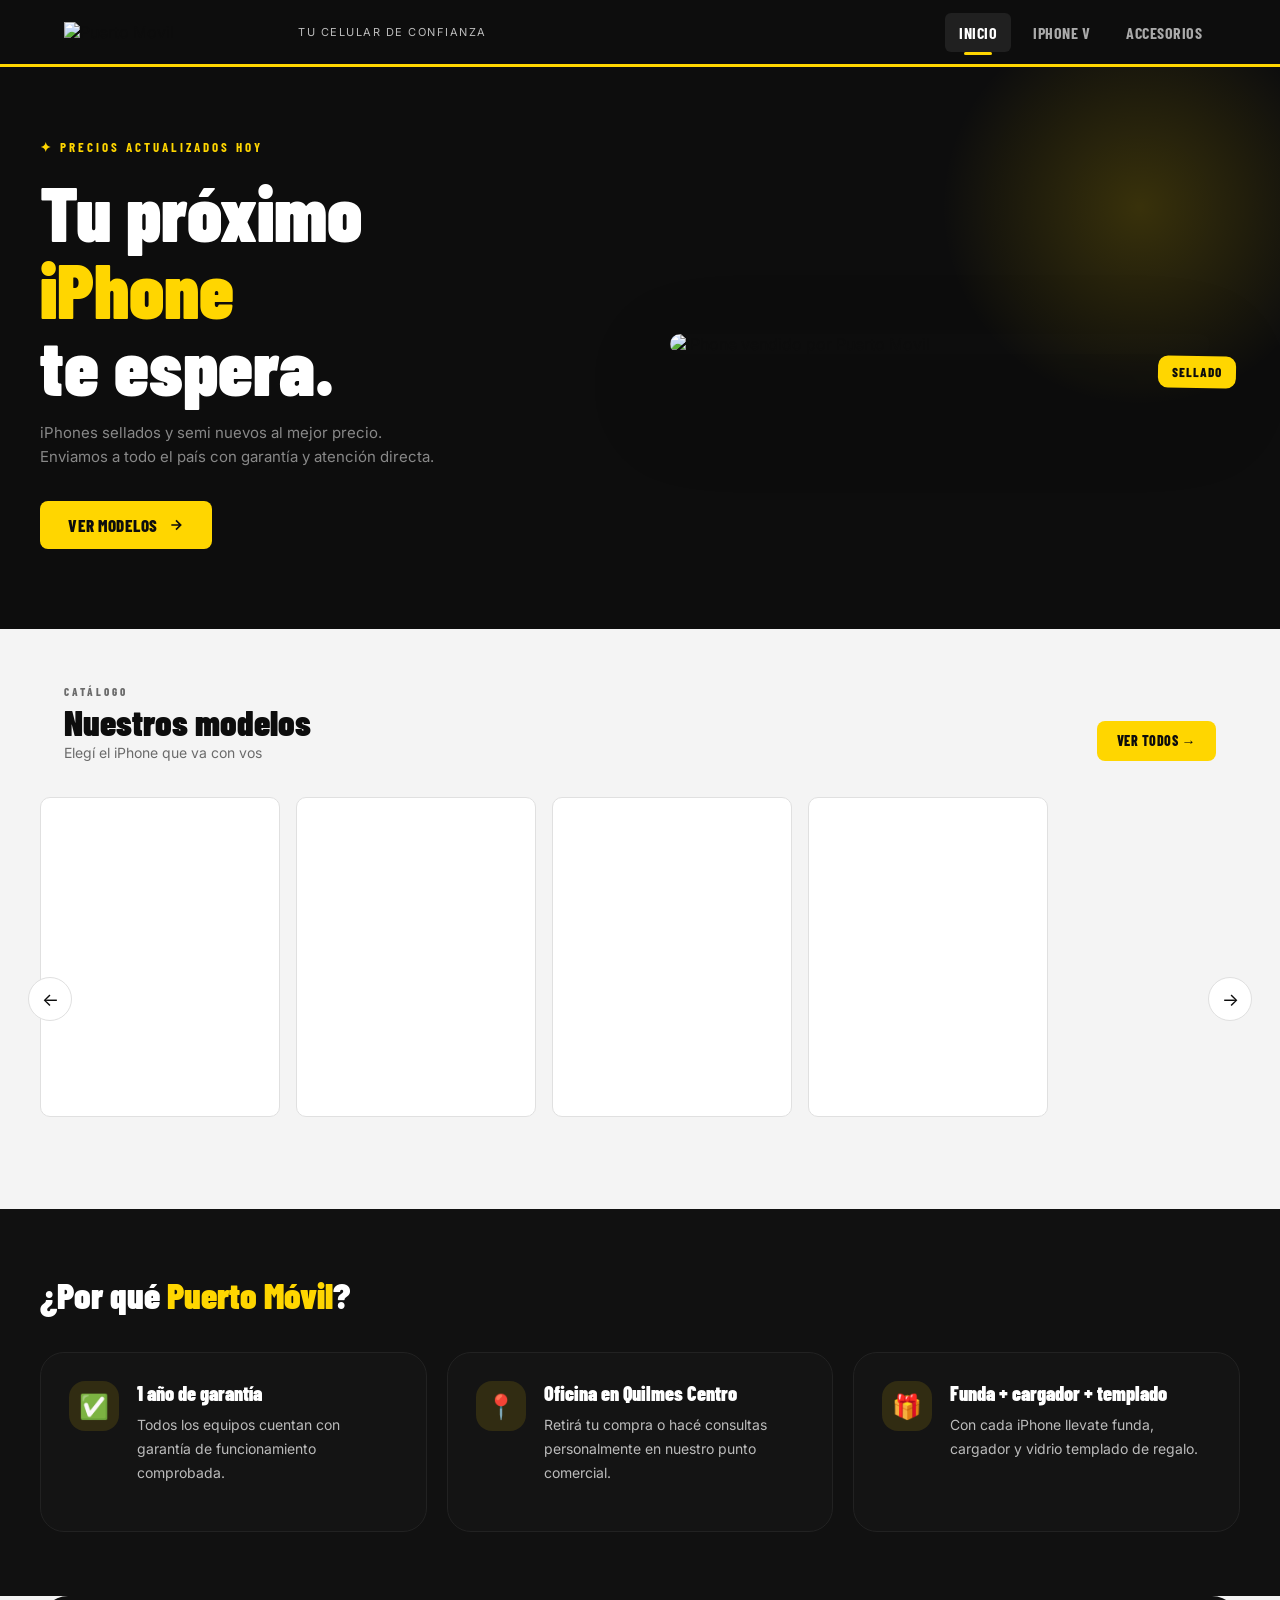
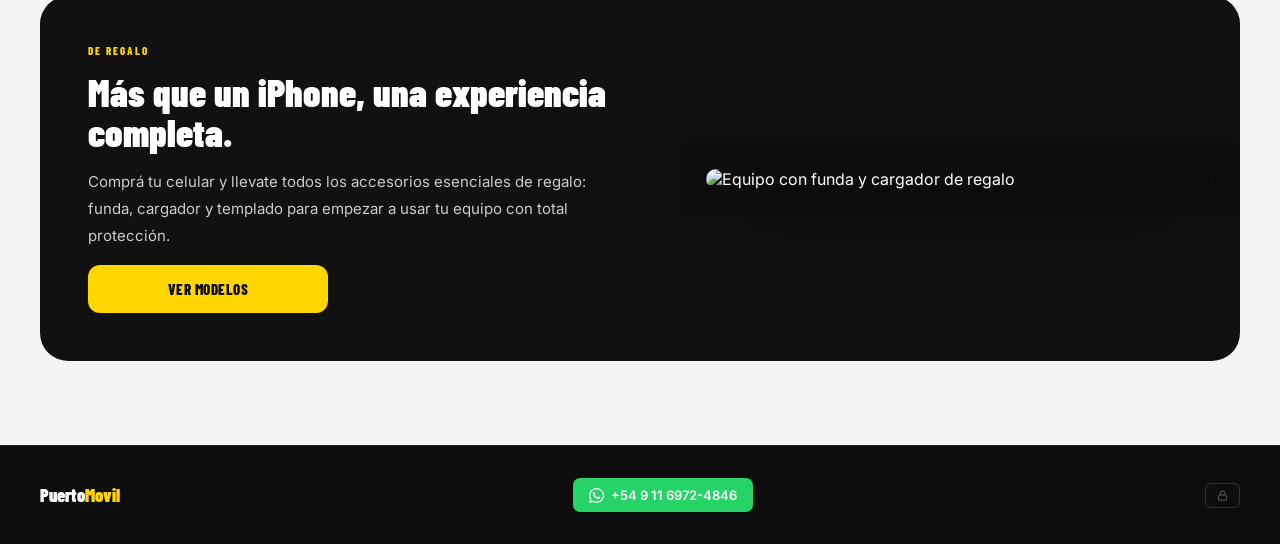
==== commit 00fe1fb4: "cambios de copilot" ====
--- a/index.html
+++ b/index.html
@@ -42,35 +42,27 @@
 }
 
 /* Logo CSS */
-.logo{display:flex;align-items:center;gap:10px;flex-shrink:0}
-.logo-mark{
-  width:36px;height:36px;border-radius:50%;
-  background:var(--y);
-  display:flex;align-items:center;justify-content:center;
-  flex-shrink:0;
-}
-.logo-mark svg{width:20px;height:20px}
-.logo-wordmark{line-height:1;font-family:'Barlow Condensed',sans-serif;font-weight:900;font-size:22px;letter-spacing:-0.3px}
-.logo-wordmark span:first-child{color:var(--wh)}
-.logo-wordmark span:last-child{color:var(--y)}
-.logo-tag{font-size:9px;color:#888;text-transform:uppercase;letter-spacing:1.5px;margin-top:1px;font-family:'Inter'}
+.logo{display:flex;align-items:center;gap:14px;flex-shrink:0}
+.logo-img{display:block;width:clamp(140px,18vw,220px);max-width:240px;height:auto}
+.logo-mark{display:none}
+.logo-tag{font-size:11px;color:#bbb;text-transform:uppercase;letter-spacing:1.5px;font-family:'Inter'}
 
 /* Nav */
-.nav{display:flex;align-items:center;gap:4px;flex:1;padding-left:32px}
+.nav{display:flex;align-items:center;gap:8px;flex:1;padding-left:32px;justify-content:flex-end}
 .nav-btn{
   background:none;border:none;color:#aaa;
   font-family:'Barlow Condensed',sans-serif;font-weight:700;font-size:16px;
   letter-spacing:0.5px;text-transform:uppercase;
-  padding:8px 14px;border-radius:6px;
+  padding:10px 14px;border-radius:6px;
   transition:.15s;position:relative;
-  display:flex;align-items:center;gap:5px;
+  display:flex;align-items:center;gap:6px;
 }
 .nav-btn:hover,.nav-btn.active{color:var(--wh);background:rgba(255,255,255,0.08)}
 .nav-btn.active::after{
   content:'';position:absolute;bottom:-3px;left:50%;transform:translateX(-50%);
   width:28px;height:3px;background:var(--y);border-radius:2px;
 }
-.nav-arr{font-size:10px;opacity:.6}
+.nav-arr{font-size:10px;opacity:.7}
 
 /* Dropdown */
 .dropdown-wrap{position:relative}
@@ -154,13 +146,14 @@
 
 /* Phone illustration */
 .hero-visual{display:flex;align-items:center;justify-content:center}
-.phone-svg-wrap{position:relative}
+.hero-visual img{width:100%;max-width:540px;border-radius:32px;box-shadow:0 40px 90px rgba(0,0,0,0.35);object-fit:cover}
+.phone-svg-wrap{position:relative;max-width:560px;width:100%}
 .hero-badge-float{
-  position:absolute;top:20px;right:-20px;
+  position:absolute;top:22px;right:-6px;
   background:var(--y);color:var(--bk);
   font-family:'Barlow Condensed';font-weight:800;font-size:13px;text-transform:uppercase;
-  padding:6px 12px;border-radius:6px;letter-spacing:1px;
-  transform:rotate(3deg);
+  padding:8px 14px;border-radius:10px;letter-spacing:1px;
+  transform:rotate(1deg);
 }
 
 /* Section header */
@@ -174,7 +167,7 @@
 .sec-sub{font-size:14px;color:var(--sub);margin-top:4px}
 
 /* Carousel */
-.carousel-wrap{padding:0 0 56px;position:relative}
+.carousel-wrap{padding:0 0 80px;position:relative}
 .carousel-track-outer{overflow:hidden;padding:8px 24px 12px}
 .carousel-track{
   display:flex;gap:16px;
@@ -187,13 +180,16 @@
   flex:0 0 240px;scroll-snap-align:start;
 }
 .carousel-controls{
-  max-width:1200px;margin:0 auto;padding:0 24px;
-  display:flex;gap:10px;
-}
+  position:absolute;top:50%;left:0;right:0;
+  display:flex;justify-content:space-between;align-items:center;
+  padding:0 12px;transform:translateY(-50%);
+  pointer-events:none;
+}
+.carousel-controls .carousel-btn{pointer-events:all}
 .carousel-btn{
-  width:40px;height:40px;border-radius:50%;
+  width:44px;height:44px;border-radius:50%;
   background:var(--wh);border:1.5px solid var(--border);color:var(--bk);
-  font-size:16px;display:flex;align-items:center;justify-content:center;
+  font-size:18px;display:flex;align-items:center;justify-content:center;
   transition:.15s;
 }
 .carousel-btn:hover{background:var(--y);border-color:var(--y)}
@@ -287,15 +283,28 @@
 @keyframes shimmer{0%{background:var(--card)}50%{background:#ececec}100%{background:var(--card)}}
 
 /* ─── WHY SECTION ─── */
-.why-section{background:var(--bk);padding:64px 24px}
+.why-section{background:#111;padding:64px 24px}
 .why-inner{max-width:1200px;margin:0 auto}
 .why-title{font-family:'Barlow Condensed';font-weight:900;font-size:36px;color:var(--wh);margin-bottom:36px}
 .why-title span{color:var(--y)}
-.why-grid{display:grid;grid-template-columns:repeat(auto-fit,minmax(200px,1fr));gap:24px}
-.why-item{border-left:3px solid var(--y);padding:0 0 0 18px}
-.why-icon{font-size:24px;margin-bottom:10px}
-.why-item-title{font-family:'Barlow Condensed';font-weight:800;font-size:20px;color:var(--wh);margin-bottom:4px}
-.why-item-sub{font-size:13px;color:#777;line-height:1.5}
+.why-grid{display:grid;grid-template-columns:repeat(auto-fit,minmax(220px,1fr));gap:20px}
+.why-card{background:#141414;border:1px solid #222;border-radius:24px;padding:28px;display:flex;gap:18px;align-items:flex-start;min-height:180px}
+.why-card-icon{width:50px;height:50px;border-radius:16px;background:rgba(255,214,0,0.12);display:flex;align-items:center;justify-content:center;font-size:24px;color:var(--y);flex-shrink:0}
+.why-card-content{}
+.why-card-title{font-family:'Barlow Condensed';font-weight:900;font-size:20px;color:var(--wh);margin-bottom:8px}
+.why-card-sub{font-size:14px;color:#bbb;line-height:1.7}
+
+/* Gift section */
+.gift-section{padding:0 24px 84px;background:var(--bg)}
+.gift-inner{max-width:1200px;margin:0 auto;background:#111;color:#fff;border-radius:28px;overflow:hidden;display:grid;grid-template-columns:1.1fr minmax(320px,1fr);gap:24px;align-items:center}
+.gift-copy{padding:48px;display:flex;flex-direction:column;gap:16px}
+.gift-eyebrow{font-family:'Barlow Condensed';font-weight:800;font-size:11px;text-transform:uppercase;letter-spacing:2px;color:var(--y)}
+.gift-title{font-family:'Barlow Condensed';font-weight:900;font-size:38px;line-height:1.04;max-width:540px}
+.gift-text{font-size:15px;color:#ccc;line-height:1.8;max-width:520px}
+.gift-btn{width:min(240px,100%);background:var(--y);color:var(--bk);border:none;padding:15px 22px;border-radius:12px;font-family:'Barlow Condensed';font-weight:800;font-size:15px;letter-spacing:0.5px;text-transform:uppercase;transition:.15s}
+.gift-btn:hover{background:var(--yd)}
+.gift-visual{background:#0d0d0d;padding:26px;display:flex;align-items:center;justify-content:center}
+.gift-visual img{width:100%;height:auto;border-radius:22px;box-shadow:0 30px 70px rgba(0,0,0,0.35)}
 
 /* ─── FOOTER ─── */
 .footer{background:var(--bk);border-top:1px solid #222;padding:32px 24px}
@@ -369,9 +378,11 @@
   .hero-inner{grid-template-columns:1fr;text-align:center}
   .hero-visual{display:none}
   .hero-sub{margin:18px auto 28px}
-  .why-grid{grid-template-columns:1fr 1fr}
-  .nav-text{display:none}
+  .why-grid{grid-template-columns:1fr}
+  .nav-btn[data-page="home"]{display:none}
   .dolar-label{display:none}
+  .gift-inner{grid-template-columns:1fr}
+  .gift-visual{display:none}
 }
 @media(max-width:500px){
   .header-inner{padding:0 16px}
@@ -391,23 +402,15 @@
   <div class="header-inner">
     <!-- Logo -->
     <div class="logo">
-      <!-- Si tenés el archivo de logo, reemplazá esto con: <img src="logo.png" alt="Puerto Móvil" height="36"> -->
-      <div class="logo-mark">
-        <svg viewBox="0 0 24 24" fill="none" stroke="#0D0D0D" stroke-width="2.5" stroke-linecap="round" stroke-linejoin="round"><path d="M22 16.92v3a2 2 0 0 1-2.18 2 19.79 19.79 0 0 1-8.63-3.07A19.5 19.5 0 0 1 4.07 11.5a19.79 19.79 0 0 1-3.07-8.67A2 2 0 0 1 3 .82h3a2 2 0 0 1 2 1.72c.127.96.361 1.903.7 2.81a2 2 0 0 1-.45 2.11L7.09 8.91a16 16 0 0 0 6 6l1.27-1.27a2 2 0 0 1 2.11-.45c.907.339 1.85.573 2.81.7A2 2 0 0 1 21 16z"/></svg>
-      </div>
-      <div>
-        <div class="logo-wordmark"><span>Puerto</span><span>Movil</span></div>
-        <div class="logo-tag">Tu celular de confianza</div>
-      </div>
+      <img src="https://images.unsplash.com/photo-1511707171634-5f897ff02aa9?auto=format&fit=crop&w=500&q=80" alt="Puerto Movil" class="logo-img">
+      <div class="logo-tag">Tu celular de confianza</div>
     </div>
 
     <!-- Nav -->
     <nav class="nav">
       <button class="nav-btn active" data-page="home" onclick="goPage('home')">Inicio</button>
       <div class="dropdown-wrap" id="iphoneDropdown">
-        <button class="nav-btn" data-page="iphone" onclick="goPage('iphone','todos')">
-          <span class="nav-text">iPhone</span> <span class="nav-arr">▾</span>
-        </button>
+        <button class="nav-btn" data-page="iphone" onclick="goPage('iphone','todos')">iPhone v</button>
         <div class="dropdown-menu" id="iphoneMenu">
           <button class="dd-item all" onclick="goPage('iphone','todos')">Todos los iPhones</button>
           <!-- Se llena dinámicamente -->
@@ -436,7 +439,7 @@
       <div>
         <p class="hero-eyebrow">✦ Precios actualizados hoy</p>
         <h1>Tu próximo<br><em>iPhone</em><br>te espera.</h1>
-        <p class="hero-sub">iPhones sellados y semi nuevos al mejor precio. Accesorios originales y réplicas. Enviamos a todo el país.</p>
+        <p class="hero-sub">iPhones sellados y semi nuevos al mejor precio. Enviamos a todo el país con garantía y atención directa.</p>
         <button class="hero-cta" onclick="goPage('iphone','todos')">
           Ver modelos
           <svg viewBox="0 0 24 24" fill="none" stroke="currentColor" stroke-width="2.5"><path d="M5 12h14M12 5l7 7-7 7"/></svg>
@@ -444,33 +447,8 @@
       </div>
       <div class="hero-visual">
         <div class="phone-svg-wrap">
-          <!-- iPhone silhouette SVG -->
-          <svg width="200" height="380" viewBox="0 0 200 380" fill="none" xmlns="http://www.w3.org/2000/svg">
-            <rect x="10" y="10" width="180" height="360" rx="32" fill="#1a1a1a" stroke="#333" stroke-width="2"/>
-            <rect x="24" y="36" width="152" height="298" rx="6" fill="#FFD600" opacity="0.07"/>
-            <rect x="24" y="36" width="152" height="298" rx="6" fill="url(#screenGrad)"/>
-            <defs><linearGradient id="screenGrad" x1="24" y1="36" x2="176" y2="334" gradientUnits="userSpaceOnUse"><stop stop-color="#222"/><stop offset="1" stop-color="#111"/></linearGradient></defs>
-            <!-- Dynamic island -->
-            <rect x="74" y="20" width="52" height="16" rx="8" fill="#0D0D0D"/>
-            <!-- Home indicator -->
-            <rect x="76" y="350" width="48" height="4" rx="2" fill="#333"/>
-            <!-- Camera dot -->
-            <circle cx="105" cy="28" r="4" fill="#333"/>
-            <!-- Screen content hint -->
-            <rect x="34" y="60" width="132" height="8" rx="3" fill="#FFD600" opacity="0.4"/>
-            <rect x="34" y="76" width="90" height="6" rx="3" fill="#444"/>
-            <rect x="34" y="100" width="132" height="60" rx="6" fill="#1e1e1e"/>
-            <rect x="44" y="112" width="50" height="6" rx="2" fill="#FFD600" opacity="0.7"/>
-            <rect x="44" y="124" width="80" height="5" rx="2" fill="#444"/>
-            <rect x="44" y="136" width="40" height="14" rx="3" fill="#25D366"/>
-            <rect x="34" y="172" width="60" height="70" rx="6" fill="#1e1e1e"/>
-            <rect x="104" y="172" width="62" height="70" rx="6" fill="#1e1e1e"/>
-            <rect x="44" y="184" width="38" height="5" rx="2" fill="#FFD600" opacity="0.5"/>
-            <rect x="44" y="196" width="30" height="14" rx="2" fill="#444"/>
-            <rect x="114" y="184" width="38" height="5" rx="2" fill="#FFD600" opacity="0.5"/>
-            <rect x="114" y="196" width="30" height="14" rx="2" fill="#444"/>
-          </svg>
-          <div class="hero-badge-float">Sellado 📦</div>
+          <img src="https://images.unsplash.com/photo-1511707171634-5f897ff02aa9?auto=format&fit=crop&w=900&q=80" alt="iPhone vendido por Puerto Movil">
+          <div class="hero-badge-float">Sellado</div>
         </div>
       </div>
     </div>
@@ -507,26 +485,41 @@
     <div class="why-inner">
       <div class="why-title">¿Por qué <span>Puerto Móvil</span>?</div>
       <div class="why-grid">
-        <div class="why-item">
-          <div class="why-icon">✅</div>
-          <div class="why-item-title">Garantía real</div>
-          <div class="why-item-sub">Todos los equipos revisados y con garantía de funcionamiento.</div>
+        <div class="why-card">
+          <div class="why-card-icon">✅</div>
+          <div class="why-card-content">
+            <div class="why-card-title">1 año de garantía</div>
+            <div class="why-card-sub">Todos los equipos cuentan con garantía de funcionamiento comprobada.</div>
+          </div>
         </div>
-        <div class="why-item">
-          <div class="why-icon">💸</div>
-          <div class="why-item-title">Precio dólar blue</div>
-          <div class="why-item-sub">Precios en dólares, cotización blue. Siempre actualizados.</div>
+        <div class="why-card">
+          <div class="why-card-icon">📍</div>
+          <div class="why-card-content">
+            <div class="why-card-title">Oficina en Quilmes Centro</div>
+            <div class="why-card-sub">Retirá tu compra o hacé consultas personalmente en nuestro punto comercial.</div>
+          </div>
         </div>
-        <div class="why-item">
-          <div class="why-icon">📦</div>
-          <div class="why-item-title">Sellados y semi nuevos</div>
-          <div class="why-item-sub">iPhone original sellado o en excelente estado.</div>
+        <div class="why-card">
+          <div class="why-card-icon">🎁</div>
+          <div class="why-card-content">
+            <div class="why-card-title">Funda + cargador + templado</div>
+            <div class="why-card-sub">Con cada iPhone llevate funda, cargador y vidrio templado de regalo.</div>
+          </div>
         </div>
-        <div class="why-item">
-          <div class="why-icon">📲</div>
-          <div class="why-item-title">Atención por WhatsApp</div>
-          <div class="why-item-sub">Respondemos rápido. Contacto directo, sin intermediarios.</div>
-        </div>
+      </div>
+    </div>
+  </div>
+
+  <div class="gift-section">
+    <div class="gift-inner">
+      <div class="gift-copy">
+        <div class="gift-eyebrow">DE REGALO</div>
+        <div class="gift-title">Más que un iPhone, una experiencia completa.</div>
+        <div class="gift-text">Comprá tu celular y llevate todos los accesorios esenciales de regalo: funda, cargador y templado para empezar a usar tu equipo con total protección.</div>
+        <button class="gift-btn" onclick="goPage('iphone','todos')">Ver modelos</button>
+      </div>
+      <div class="gift-visual">
+        <img src="https://images.unsplash.com/photo-1512499617640-c2f999018b72?auto=format&fit=crop&w=900&q=80" alt="Equipo con funda y cargador de regalo">
       </div>
     </div>
   </div>
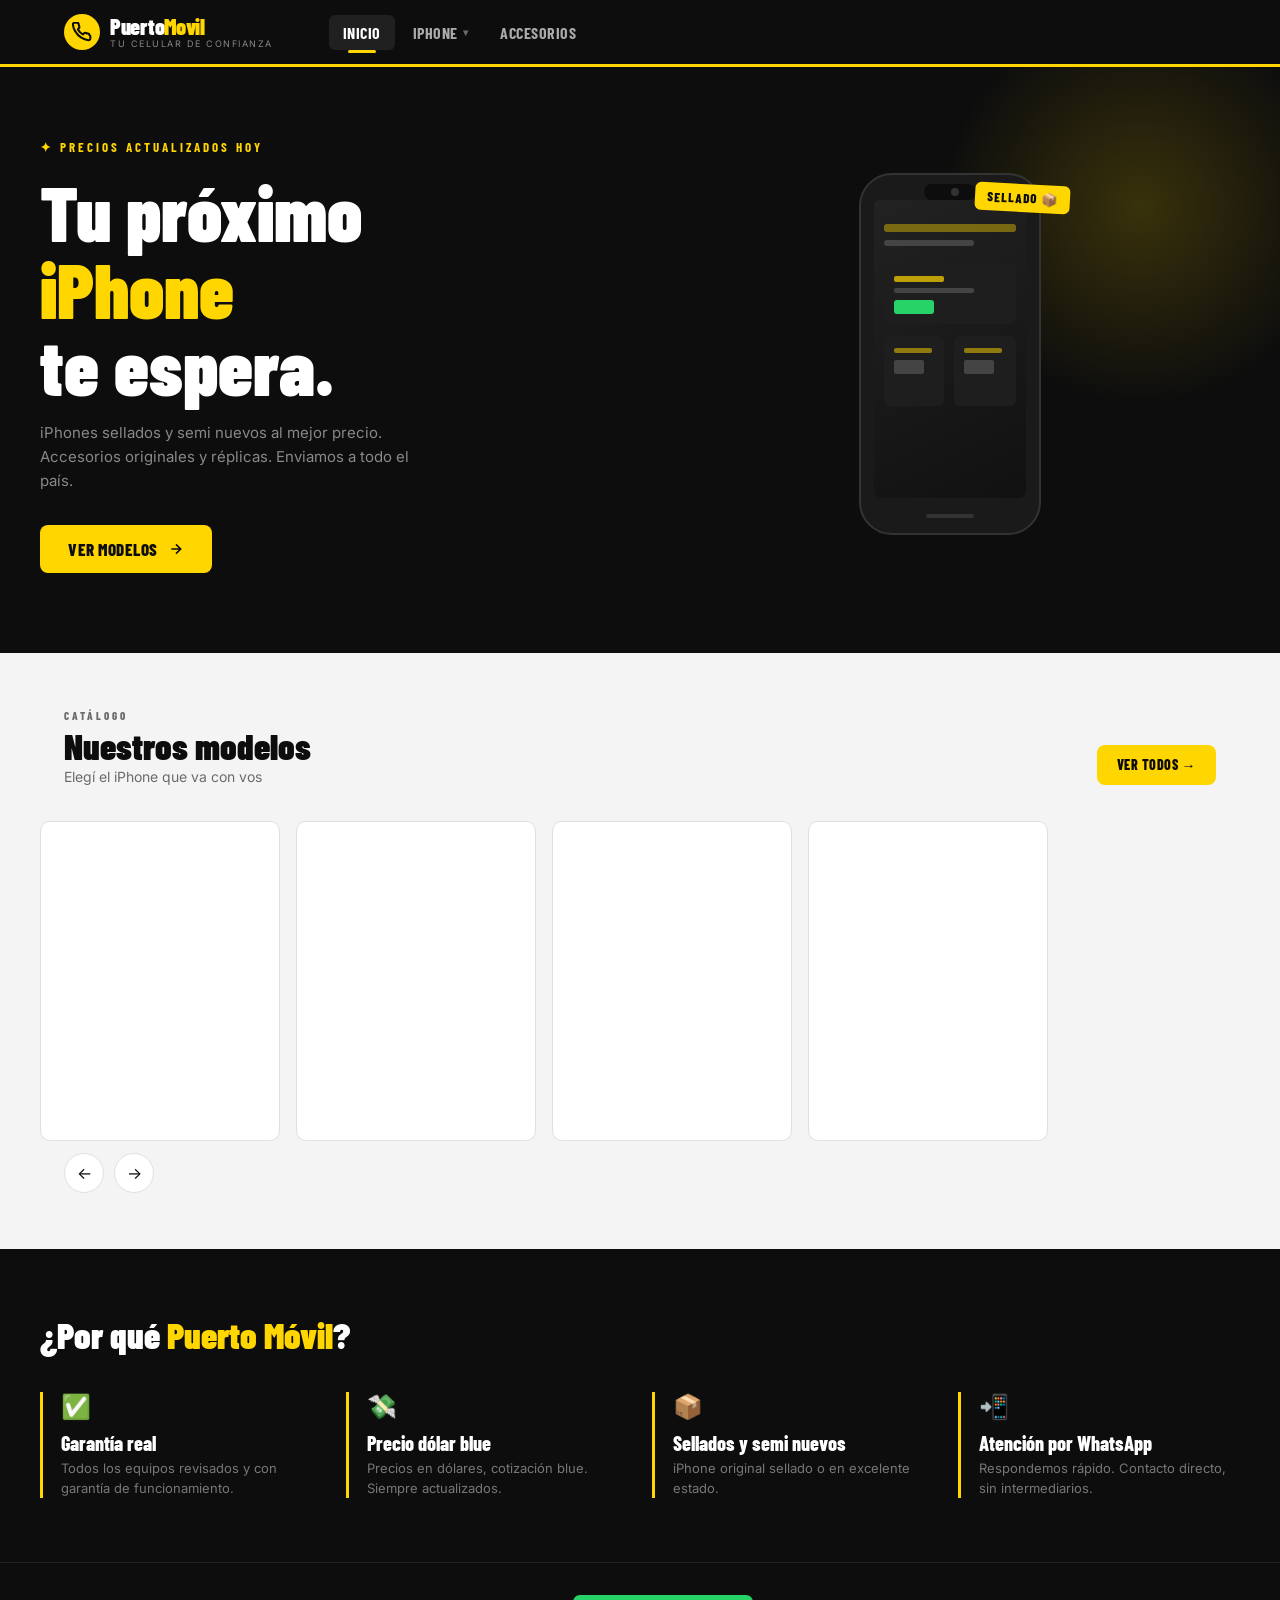
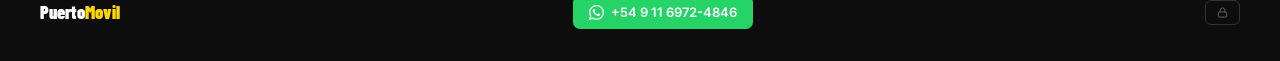
==== commit fe443a5b: "Revert "cambios de copilot" This reverts commit 00fe1fb4ffea0216697273ce8a6fbe6b5319225a." ====
--- a/index.html
+++ b/index.html
@@ -42,27 +42,35 @@
 }
 
 /* Logo CSS */
-.logo{display:flex;align-items:center;gap:14px;flex-shrink:0}
-.logo-img{display:block;width:clamp(140px,18vw,220px);max-width:240px;height:auto}
-.logo-mark{display:none}
-.logo-tag{font-size:11px;color:#bbb;text-transform:uppercase;letter-spacing:1.5px;font-family:'Inter'}
+.logo{display:flex;align-items:center;gap:10px;flex-shrink:0}
+.logo-mark{
+  width:36px;height:36px;border-radius:50%;
+  background:var(--y);
+  display:flex;align-items:center;justify-content:center;
+  flex-shrink:0;
+}
+.logo-mark svg{width:20px;height:20px}
+.logo-wordmark{line-height:1;font-family:'Barlow Condensed',sans-serif;font-weight:900;font-size:22px;letter-spacing:-0.3px}
+.logo-wordmark span:first-child{color:var(--wh)}
+.logo-wordmark span:last-child{color:var(--y)}
+.logo-tag{font-size:9px;color:#888;text-transform:uppercase;letter-spacing:1.5px;margin-top:1px;font-family:'Inter'}
 
 /* Nav */
-.nav{display:flex;align-items:center;gap:8px;flex:1;padding-left:32px;justify-content:flex-end}
+.nav{display:flex;align-items:center;gap:4px;flex:1;padding-left:32px}
 .nav-btn{
   background:none;border:none;color:#aaa;
   font-family:'Barlow Condensed',sans-serif;font-weight:700;font-size:16px;
   letter-spacing:0.5px;text-transform:uppercase;
-  padding:10px 14px;border-radius:6px;
+  padding:8px 14px;border-radius:6px;
   transition:.15s;position:relative;
-  display:flex;align-items:center;gap:6px;
+  display:flex;align-items:center;gap:5px;
 }
 .nav-btn:hover,.nav-btn.active{color:var(--wh);background:rgba(255,255,255,0.08)}
 .nav-btn.active::after{
   content:'';position:absolute;bottom:-3px;left:50%;transform:translateX(-50%);
   width:28px;height:3px;background:var(--y);border-radius:2px;
 }
-.nav-arr{font-size:10px;opacity:.7}
+.nav-arr{font-size:10px;opacity:.6}
 
 /* Dropdown */
 .dropdown-wrap{position:relative}
@@ -146,14 +154,13 @@
 
 /* Phone illustration */
 .hero-visual{display:flex;align-items:center;justify-content:center}
-.hero-visual img{width:100%;max-width:540px;border-radius:32px;box-shadow:0 40px 90px rgba(0,0,0,0.35);object-fit:cover}
-.phone-svg-wrap{position:relative;max-width:560px;width:100%}
+.phone-svg-wrap{position:relative}
 .hero-badge-float{
-  position:absolute;top:22px;right:-6px;
+  position:absolute;top:20px;right:-20px;
   background:var(--y);color:var(--bk);
   font-family:'Barlow Condensed';font-weight:800;font-size:13px;text-transform:uppercase;
-  padding:8px 14px;border-radius:10px;letter-spacing:1px;
-  transform:rotate(1deg);
+  padding:6px 12px;border-radius:6px;letter-spacing:1px;
+  transform:rotate(3deg);
 }
 
 /* Section header */
@@ -167,7 +174,7 @@
 .sec-sub{font-size:14px;color:var(--sub);margin-top:4px}
 
 /* Carousel */
-.carousel-wrap{padding:0 0 80px;position:relative}
+.carousel-wrap{padding:0 0 56px;position:relative}
 .carousel-track-outer{overflow:hidden;padding:8px 24px 12px}
 .carousel-track{
   display:flex;gap:16px;
@@ -180,16 +187,13 @@
   flex:0 0 240px;scroll-snap-align:start;
 }
 .carousel-controls{
-  position:absolute;top:50%;left:0;right:0;
-  display:flex;justify-content:space-between;align-items:center;
-  padding:0 12px;transform:translateY(-50%);
-  pointer-events:none;
-}
-.carousel-controls .carousel-btn{pointer-events:all}
+  max-width:1200px;margin:0 auto;padding:0 24px;
+  display:flex;gap:10px;
+}
 .carousel-btn{
-  width:44px;height:44px;border-radius:50%;
+  width:40px;height:40px;border-radius:50%;
   background:var(--wh);border:1.5px solid var(--border);color:var(--bk);
-  font-size:18px;display:flex;align-items:center;justify-content:center;
+  font-size:16px;display:flex;align-items:center;justify-content:center;
   transition:.15s;
 }
 .carousel-btn:hover{background:var(--y);border-color:var(--y)}
@@ -283,28 +287,15 @@
 @keyframes shimmer{0%{background:var(--card)}50%{background:#ececec}100%{background:var(--card)}}
 
 /* ─── WHY SECTION ─── */
-.why-section{background:#111;padding:64px 24px}
+.why-section{background:var(--bk);padding:64px 24px}
 .why-inner{max-width:1200px;margin:0 auto}
 .why-title{font-family:'Barlow Condensed';font-weight:900;font-size:36px;color:var(--wh);margin-bottom:36px}
 .why-title span{color:var(--y)}
-.why-grid{display:grid;grid-template-columns:repeat(auto-fit,minmax(220px,1fr));gap:20px}
-.why-card{background:#141414;border:1px solid #222;border-radius:24px;padding:28px;display:flex;gap:18px;align-items:flex-start;min-height:180px}
-.why-card-icon{width:50px;height:50px;border-radius:16px;background:rgba(255,214,0,0.12);display:flex;align-items:center;justify-content:center;font-size:24px;color:var(--y);flex-shrink:0}
-.why-card-content{}
-.why-card-title{font-family:'Barlow Condensed';font-weight:900;font-size:20px;color:var(--wh);margin-bottom:8px}
-.why-card-sub{font-size:14px;color:#bbb;line-height:1.7}
-
-/* Gift section */
-.gift-section{padding:0 24px 84px;background:var(--bg)}
-.gift-inner{max-width:1200px;margin:0 auto;background:#111;color:#fff;border-radius:28px;overflow:hidden;display:grid;grid-template-columns:1.1fr minmax(320px,1fr);gap:24px;align-items:center}
-.gift-copy{padding:48px;display:flex;flex-direction:column;gap:16px}
-.gift-eyebrow{font-family:'Barlow Condensed';font-weight:800;font-size:11px;text-transform:uppercase;letter-spacing:2px;color:var(--y)}
-.gift-title{font-family:'Barlow Condensed';font-weight:900;font-size:38px;line-height:1.04;max-width:540px}
-.gift-text{font-size:15px;color:#ccc;line-height:1.8;max-width:520px}
-.gift-btn{width:min(240px,100%);background:var(--y);color:var(--bk);border:none;padding:15px 22px;border-radius:12px;font-family:'Barlow Condensed';font-weight:800;font-size:15px;letter-spacing:0.5px;text-transform:uppercase;transition:.15s}
-.gift-btn:hover{background:var(--yd)}
-.gift-visual{background:#0d0d0d;padding:26px;display:flex;align-items:center;justify-content:center}
-.gift-visual img{width:100%;height:auto;border-radius:22px;box-shadow:0 30px 70px rgba(0,0,0,0.35)}
+.why-grid{display:grid;grid-template-columns:repeat(auto-fit,minmax(200px,1fr));gap:24px}
+.why-item{border-left:3px solid var(--y);padding:0 0 0 18px}
+.why-icon{font-size:24px;margin-bottom:10px}
+.why-item-title{font-family:'Barlow Condensed';font-weight:800;font-size:20px;color:var(--wh);margin-bottom:4px}
+.why-item-sub{font-size:13px;color:#777;line-height:1.5}
 
 /* ─── FOOTER ─── */
 .footer{background:var(--bk);border-top:1px solid #222;padding:32px 24px}
@@ -378,11 +369,9 @@
   .hero-inner{grid-template-columns:1fr;text-align:center}
   .hero-visual{display:none}
   .hero-sub{margin:18px auto 28px}
-  .why-grid{grid-template-columns:1fr}
-  .nav-btn[data-page="home"]{display:none}
+  .why-grid{grid-template-columns:1fr 1fr}
+  .nav-text{display:none}
   .dolar-label{display:none}
-  .gift-inner{grid-template-columns:1fr}
-  .gift-visual{display:none}
 }
 @media(max-width:500px){
   .header-inner{padding:0 16px}
@@ -402,15 +391,23 @@
   <div class="header-inner">
     <!-- Logo -->
     <div class="logo">
-      <img src="https://images.unsplash.com/photo-1511707171634-5f897ff02aa9?auto=format&fit=crop&w=500&q=80" alt="Puerto Movil" class="logo-img">
-      <div class="logo-tag">Tu celular de confianza</div>
+      <!-- Si tenés el archivo de logo, reemplazá esto con: <img src="logo.png" alt="Puerto Móvil" height="36"> -->
+      <div class="logo-mark">
+        <svg viewBox="0 0 24 24" fill="none" stroke="#0D0D0D" stroke-width="2.5" stroke-linecap="round" stroke-linejoin="round"><path d="M22 16.92v3a2 2 0 0 1-2.18 2 19.79 19.79 0 0 1-8.63-3.07A19.5 19.5 0 0 1 4.07 11.5a19.79 19.79 0 0 1-3.07-8.67A2 2 0 0 1 3 .82h3a2 2 0 0 1 2 1.72c.127.96.361 1.903.7 2.81a2 2 0 0 1-.45 2.11L7.09 8.91a16 16 0 0 0 6 6l1.27-1.27a2 2 0 0 1 2.11-.45c.907.339 1.85.573 2.81.7A2 2 0 0 1 21 16z"/></svg>
+      </div>
+      <div>
+        <div class="logo-wordmark"><span>Puerto</span><span>Movil</span></div>
+        <div class="logo-tag">Tu celular de confianza</div>
+      </div>
     </div>
 
     <!-- Nav -->
     <nav class="nav">
       <button class="nav-btn active" data-page="home" onclick="goPage('home')">Inicio</button>
       <div class="dropdown-wrap" id="iphoneDropdown">
-        <button class="nav-btn" data-page="iphone" onclick="goPage('iphone','todos')">iPhone v</button>
+        <button class="nav-btn" data-page="iphone" onclick="goPage('iphone','todos')">
+          <span class="nav-text">iPhone</span> <span class="nav-arr">▾</span>
+        </button>
         <div class="dropdown-menu" id="iphoneMenu">
           <button class="dd-item all" onclick="goPage('iphone','todos')">Todos los iPhones</button>
           <!-- Se llena dinámicamente -->
@@ -439,7 +436,7 @@
       <div>
         <p class="hero-eyebrow">✦ Precios actualizados hoy</p>
         <h1>Tu próximo<br><em>iPhone</em><br>te espera.</h1>
-        <p class="hero-sub">iPhones sellados y semi nuevos al mejor precio. Enviamos a todo el país con garantía y atención directa.</p>
+        <p class="hero-sub">iPhones sellados y semi nuevos al mejor precio. Accesorios originales y réplicas. Enviamos a todo el país.</p>
         <button class="hero-cta" onclick="goPage('iphone','todos')">
           Ver modelos
           <svg viewBox="0 0 24 24" fill="none" stroke="currentColor" stroke-width="2.5"><path d="M5 12h14M12 5l7 7-7 7"/></svg>
@@ -447,8 +444,33 @@
       </div>
       <div class="hero-visual">
         <div class="phone-svg-wrap">
-          <img src="https://images.unsplash.com/photo-1511707171634-5f897ff02aa9?auto=format&fit=crop&w=900&q=80" alt="iPhone vendido por Puerto Movil">
-          <div class="hero-badge-float">Sellado</div>
+          <!-- iPhone silhouette SVG -->
+          <svg width="200" height="380" viewBox="0 0 200 380" fill="none" xmlns="http://www.w3.org/2000/svg">
+            <rect x="10" y="10" width="180" height="360" rx="32" fill="#1a1a1a" stroke="#333" stroke-width="2"/>
+            <rect x="24" y="36" width="152" height="298" rx="6" fill="#FFD600" opacity="0.07"/>
+            <rect x="24" y="36" width="152" height="298" rx="6" fill="url(#screenGrad)"/>
+            <defs><linearGradient id="screenGrad" x1="24" y1="36" x2="176" y2="334" gradientUnits="userSpaceOnUse"><stop stop-color="#222"/><stop offset="1" stop-color="#111"/></linearGradient></defs>
+            <!-- Dynamic island -->
+            <rect x="74" y="20" width="52" height="16" rx="8" fill="#0D0D0D"/>
+            <!-- Home indicator -->
+            <rect x="76" y="350" width="48" height="4" rx="2" fill="#333"/>
+            <!-- Camera dot -->
+            <circle cx="105" cy="28" r="4" fill="#333"/>
+            <!-- Screen content hint -->
+            <rect x="34" y="60" width="132" height="8" rx="3" fill="#FFD600" opacity="0.4"/>
+            <rect x="34" y="76" width="90" height="6" rx="3" fill="#444"/>
+            <rect x="34" y="100" width="132" height="60" rx="6" fill="#1e1e1e"/>
+            <rect x="44" y="112" width="50" height="6" rx="2" fill="#FFD600" opacity="0.7"/>
+            <rect x="44" y="124" width="80" height="5" rx="2" fill="#444"/>
+            <rect x="44" y="136" width="40" height="14" rx="3" fill="#25D366"/>
+            <rect x="34" y="172" width="60" height="70" rx="6" fill="#1e1e1e"/>
+            <rect x="104" y="172" width="62" height="70" rx="6" fill="#1e1e1e"/>
+            <rect x="44" y="184" width="38" height="5" rx="2" fill="#FFD600" opacity="0.5"/>
+            <rect x="44" y="196" width="30" height="14" rx="2" fill="#444"/>
+            <rect x="114" y="184" width="38" height="5" rx="2" fill="#FFD600" opacity="0.5"/>
+            <rect x="114" y="196" width="30" height="14" rx="2" fill="#444"/>
+          </svg>
+          <div class="hero-badge-float">Sellado 📦</div>
         </div>
       </div>
     </div>
@@ -485,41 +507,26 @@
     <div class="why-inner">
       <div class="why-title">¿Por qué <span>Puerto Móvil</span>?</div>
       <div class="why-grid">
-        <div class="why-card">
-          <div class="why-card-icon">✅</div>
-          <div class="why-card-content">
-            <div class="why-card-title">1 año de garantía</div>
-            <div class="why-card-sub">Todos los equipos cuentan con garantía de funcionamiento comprobada.</div>
-          </div>
+        <div class="why-item">
+          <div class="why-icon">✅</div>
+          <div class="why-item-title">Garantía real</div>
+          <div class="why-item-sub">Todos los equipos revisados y con garantía de funcionamiento.</div>
         </div>
-        <div class="why-card">
-          <div class="why-card-icon">📍</div>
-          <div class="why-card-content">
-            <div class="why-card-title">Oficina en Quilmes Centro</div>
-            <div class="why-card-sub">Retirá tu compra o hacé consultas personalmente en nuestro punto comercial.</div>
-          </div>
+        <div class="why-item">
+          <div class="why-icon">💸</div>
+          <div class="why-item-title">Precio dólar blue</div>
+          <div class="why-item-sub">Precios en dólares, cotización blue. Siempre actualizados.</div>
         </div>
-        <div class="why-card">
-          <div class="why-card-icon">🎁</div>
-          <div class="why-card-content">
-            <div class="why-card-title">Funda + cargador + templado</div>
-            <div class="why-card-sub">Con cada iPhone llevate funda, cargador y vidrio templado de regalo.</div>
-          </div>
+        <div class="why-item">
+          <div class="why-icon">📦</div>
+          <div class="why-item-title">Sellados y semi nuevos</div>
+          <div class="why-item-sub">iPhone original sellado o en excelente estado.</div>
         </div>
-      </div>
-    </div>
-  </div>
-
-  <div class="gift-section">
-    <div class="gift-inner">
-      <div class="gift-copy">
-        <div class="gift-eyebrow">DE REGALO</div>
-        <div class="gift-title">Más que un iPhone, una experiencia completa.</div>
-        <div class="gift-text">Comprá tu celular y llevate todos los accesorios esenciales de regalo: funda, cargador y templado para empezar a usar tu equipo con total protección.</div>
-        <button class="gift-btn" onclick="goPage('iphone','todos')">Ver modelos</button>
-      </div>
-      <div class="gift-visual">
-        <img src="https://images.unsplash.com/photo-1512499617640-c2f999018b72?auto=format&fit=crop&w=900&q=80" alt="Equipo con funda y cargador de regalo">
+        <div class="why-item">
+          <div class="why-icon">📲</div>
+          <div class="why-item-title">Atención por WhatsApp</div>
+          <div class="why-item-sub">Respondemos rápido. Contacto directo, sin intermediarios.</div>
+        </div>
       </div>
     </div>
   </div>
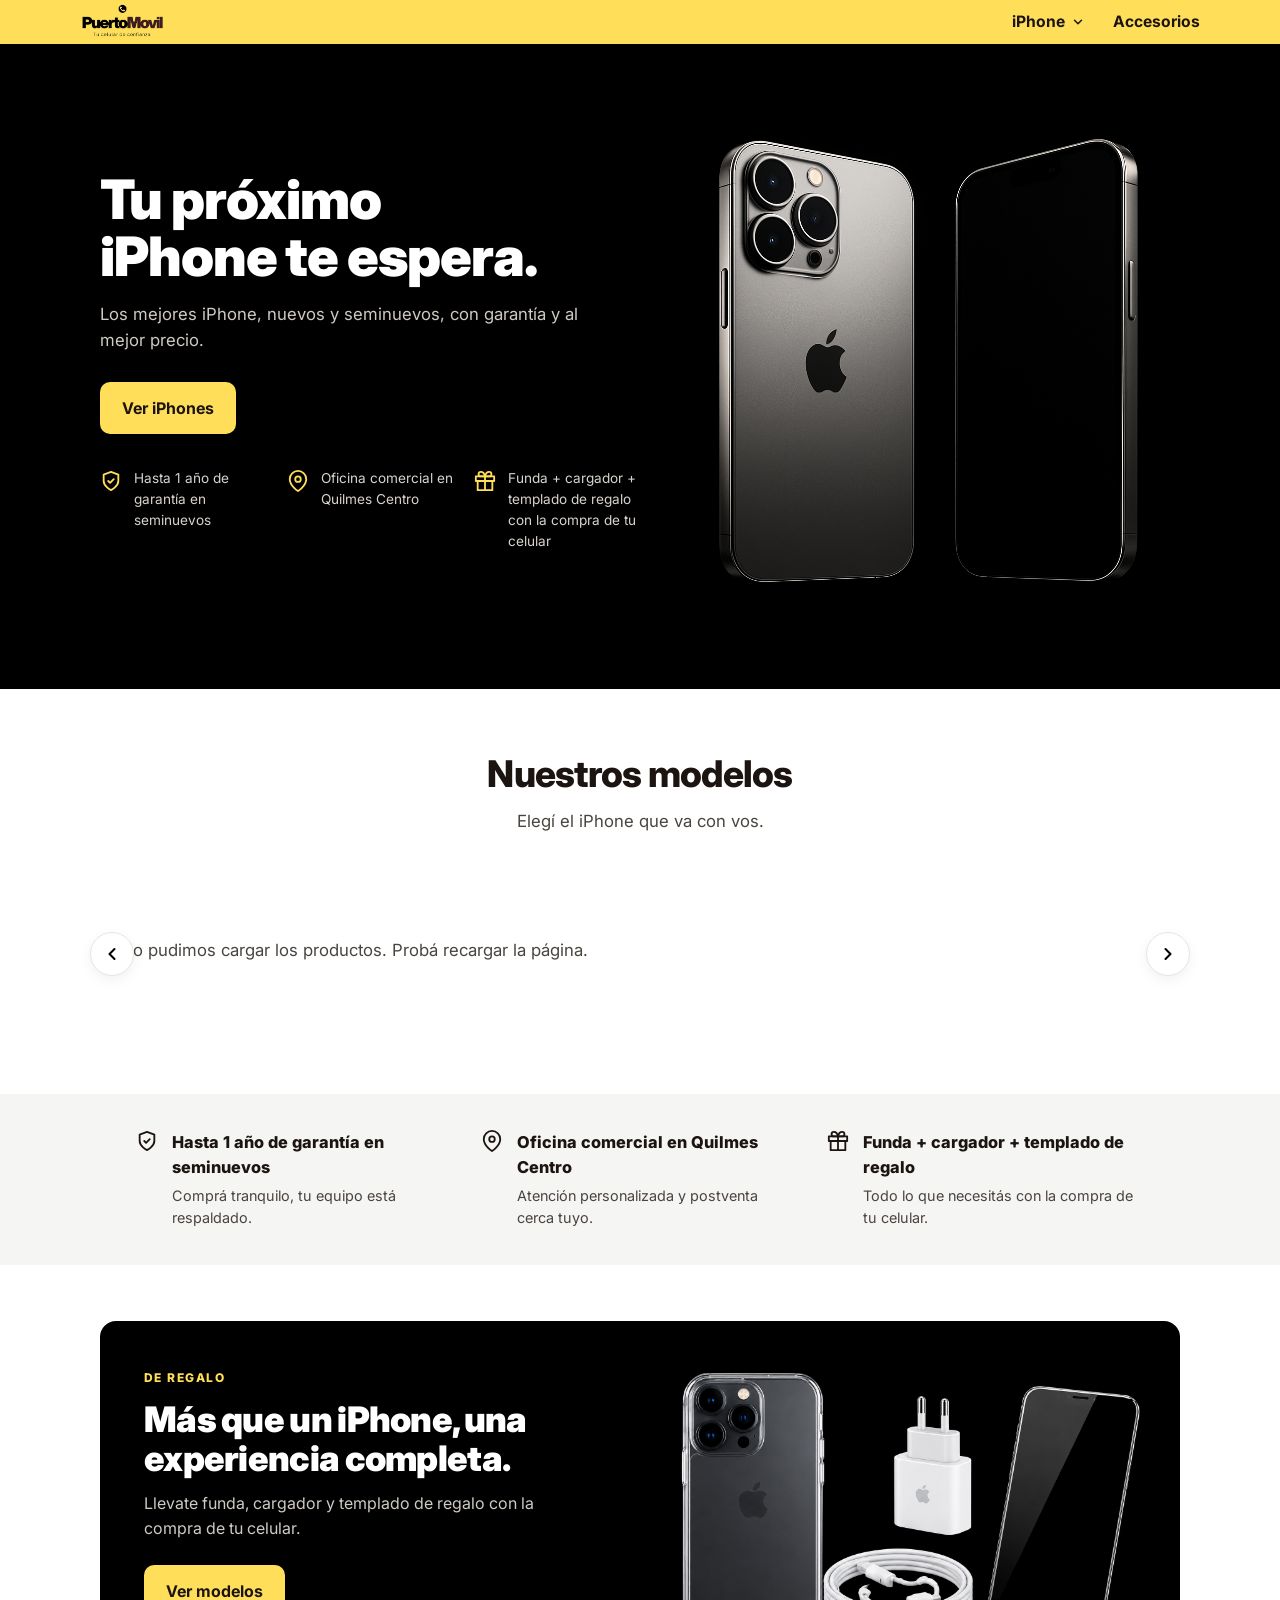
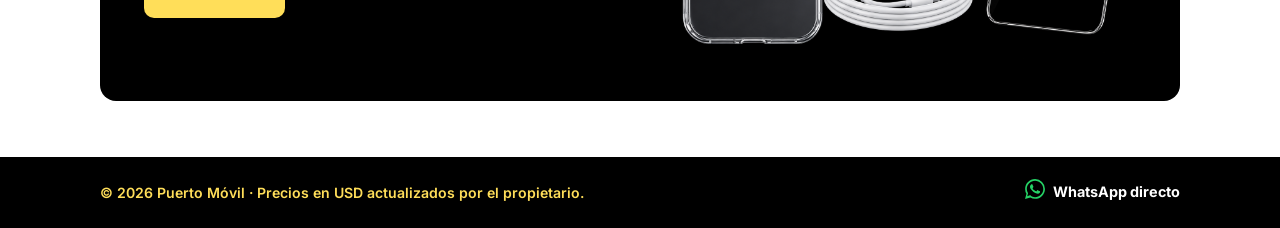
==== commit 2ff7c77b: "cambio de estilos v0" ====
--- a/index.html
+++ b/index.html
@@ -1,1017 +1,173 @@
 <!DOCTYPE html>
-<html lang="es">
-<head>
-<meta charset="UTF-8">
-<meta name="viewport" content="width=device-width, initial-scale=1.0">
-<title>Puerto Móvil — Tu celular de confianza</title>
-<link rel="preconnect" href="https://fonts.googleapis.com">
-<link href="https://fonts.googleapis.com/css2?family=Barlow+Condensed:wght@400;600;700;800;900&family=Inter:wght@400;500;600;700&display=swap" rel="stylesheet">
-<style>
-:root{
-  --y:#FFD600;
-  --yd:#E5C400;
-  --bk:#0D0D0D;
-  --br:#3D1810;
-  --wh:#FFFFFF;
-  --bg:#F4F4F4;
-  --card:#FFFFFF;
-  --sub:#6B6B6B;
-  --border:#E0E0E0;
-  --green:#25D366;
-  --greend:#1aa350;
-  --r:10px;
-}
-*,*::before,*::after{box-sizing:border-box;margin:0;padding:0}
-html{scroll-behavior:smooth}
-body{background:var(--bg);color:var(--bk);font-family:'Inter',sans-serif;-webkit-font-smoothing:antialiased;min-height:100vh}
-::selection{background:var(--y);color:var(--bk)}
-img{display:block;max-width:100%}
-button{cursor:pointer;font-family:'Inter',sans-serif}
-a{color:inherit;text-decoration:none}
+<html lang="es" class="bg-background">
+  <head>
+    <meta charset="UTF-8" />
+    <meta name="viewport" content="width=device-width, initial-scale=1.0" />
+    <meta name="theme-color" content="#f7c948" />
+    <title>Puerto Móvil — Tu celular de confianza</title>
+    <meta
+      name="description"
+      content="Los mejores iPhone nuevos y seminuevos, con garantía y al mejor precio. Accesorios y atención personalizada en Quilmes Centro."
+    />
+    <link rel="icon" href="img/logo-puertomovil.png" />
+    <link rel="stylesheet" href="css/styles.css" />
+  </head>
+  <body>
+    <div id="header"></div>
 
-/* ─── HEADER ─── */
-.header{
-  background:var(--bk);
-  position:sticky;top:0;z-index:100;
-  border-bottom:3px solid var(--y);
-}
-.header-inner{
-  max-width:1200px;margin:0 auto;
-  padding:0 24px;height:64px;
-  display:flex;align-items:center;justify-content:space-between;gap:24px;
-}
-
-/* Logo CSS */
-.logo{display:flex;align-items:center;gap:10px;flex-shrink:0}
-.logo-mark{
-  width:36px;height:36px;border-radius:50%;
-  background:var(--y);
-  display:flex;align-items:center;justify-content:center;
-  flex-shrink:0;
-}
-.logo-mark svg{width:20px;height:20px}
-.logo-wordmark{line-height:1;font-family:'Barlow Condensed',sans-serif;font-weight:900;font-size:22px;letter-spacing:-0.3px}
-.logo-wordmark span:first-child{color:var(--wh)}
-.logo-wordmark span:last-child{color:var(--y)}
-.logo-tag{font-size:9px;color:#888;text-transform:uppercase;letter-spacing:1.5px;margin-top:1px;font-family:'Inter'}
-
-/* Nav */
-.nav{display:flex;align-items:center;gap:4px;flex:1;padding-left:32px}
-.nav-btn{
-  background:none;border:none;color:#aaa;
-  font-family:'Barlow Condensed',sans-serif;font-weight:700;font-size:16px;
-  letter-spacing:0.5px;text-transform:uppercase;
-  padding:8px 14px;border-radius:6px;
-  transition:.15s;position:relative;
-  display:flex;align-items:center;gap:5px;
-}
-.nav-btn:hover,.nav-btn.active{color:var(--wh);background:rgba(255,255,255,0.08)}
-.nav-btn.active::after{
-  content:'';position:absolute;bottom:-3px;left:50%;transform:translateX(-50%);
-  width:28px;height:3px;background:var(--y);border-radius:2px;
-}
-.nav-arr{font-size:10px;opacity:.6}
-
-/* Dropdown */
-.dropdown-wrap{position:relative}
-.dropdown-menu{
-  position:absolute;top:calc(100% + 10px);left:0;
-  background:var(--bk);border:1px solid #333;border-radius:8px;
-  padding:6px;min-width:180px;
-  opacity:0;pointer-events:none;transform:translateY(-4px);
-  transition:.15s;z-index:200;
-}
-.dropdown-wrap:hover .dropdown-menu,
-.dropdown-wrap.open .dropdown-menu{opacity:1;pointer-events:all;transform:none}
-.dd-item{
-  display:block;width:100%;text-align:left;
-  background:none;border:none;color:#bbb;
-  font-family:'Barlow Condensed';font-weight:600;font-size:15px;
-  text-transform:uppercase;letter-spacing:0.5px;
-  padding:9px 14px;border-radius:6px;transition:.1s;
-}
-.dd-item:hover{background:rgba(255,214,0,0.15);color:var(--y)}
-.dd-item.all{color:var(--y)}
-
-/* Dólar ticker */
-.dolar-pill{
-  background:rgba(255,255,255,0.07);
-  border:1px solid #333;border-radius:8px;
-  padding:6px 12px;
-  display:flex;align-items:center;gap:8px;
-  flex-shrink:0;
-}
-.dolar-dot{width:6px;height:6px;border-radius:50%;background:var(--green);box-shadow:0 0 6px var(--green);animation:blink 2s infinite}
-@keyframes blink{0%,100%{opacity:1}50%{opacity:.3}}
-.dolar-label{font-family:'Barlow Condensed';font-size:11px;font-weight:700;letter-spacing:2px;text-transform:uppercase;color:#666}
-.dolar-val{font-family:'Barlow Condensed';font-size:17px;font-weight:800;color:var(--y)}
-
-/* Admin btn */
-.admin-btn{
-  background:none;border:1px solid #333;color:#666;
-  font-size:11px;padding:6px 11px;border-radius:6px;
-  display:flex;align-items:center;gap:5px;transition:.15s;flex-shrink:0;
-}
-.admin-btn:hover{border-color:var(--y);color:var(--y)}
-
-/* ─── PAGES ─── */
-.page{display:none}
-.page.active{display:block}
-
-/* ─── HOME ─── */
-
-/* Hero */
-.hero{
-  background:var(--bk);
-  padding:72px 24px 80px;
-  position:relative;overflow:hidden;
-}
-.hero::before{
-  content:"";position:absolute;top:-60px;right:-60px;
-  width:400px;height:400px;border-radius:50%;
-  background:radial-gradient(circle,rgba(255,214,0,0.18),transparent 70%);
-  pointer-events:none;
-}
-.hero-inner{max-width:1200px;margin:0 auto;display:grid;grid-template-columns:1fr 1fr;align-items:center;gap:40px}
-.hero-eyebrow{
-  font-family:'Barlow Condensed';font-weight:700;font-size:13px;
-  text-transform:uppercase;letter-spacing:3px;color:var(--y);margin-bottom:18px;
-}
-.hero h1{
-  font-family:'Barlow Condensed',sans-serif;font-weight:900;
-  font-size:clamp(48px,6vw,80px);line-height:1;color:var(--wh);
-}
-.hero h1 em{color:var(--y);font-style:normal}
-.hero-sub{color:#888;font-size:15px;line-height:1.6;margin:18px 0 32px;max-width:400px}
-.hero-cta{
-  display:inline-flex;align-items:center;gap:10px;
-  background:var(--y);color:var(--bk);border:none;
-  font-family:'Barlow Condensed';font-weight:800;font-size:17px;letter-spacing:0.5px;text-transform:uppercase;
-  padding:14px 28px;border-radius:8px;transition:.15s;
-}
-.hero-cta:hover{background:var(--yd)}
-.hero-cta svg{width:16px;height:16px}
-
-/* Phone illustration */
-.hero-visual{display:flex;align-items:center;justify-content:center}
-.phone-svg-wrap{position:relative}
-.hero-badge-float{
-  position:absolute;top:20px;right:-20px;
-  background:var(--y);color:var(--bk);
-  font-family:'Barlow Condensed';font-weight:800;font-size:13px;text-transform:uppercase;
-  padding:6px 12px;border-radius:6px;letter-spacing:1px;
-  transform:rotate(3deg);
-}
-
-/* Section header */
-.sec-header{
-  max-width:1200px;margin:0 auto;
-  padding:56px 24px 28px;
-  display:flex;align-items:flex-end;justify-content:space-between;flex-wrap:wrap;gap:12px;
-}
-.sec-label{font-family:'Barlow Condensed';font-weight:800;font-size:11px;text-transform:uppercase;letter-spacing:3px;color:var(--sub);margin-bottom:6px}
-.sec-title{font-family:'Barlow Condensed';font-weight:900;font-size:36px;line-height:1}
-.sec-sub{font-size:14px;color:var(--sub);margin-top:4px}
-
-/* Carousel */
-.carousel-wrap{padding:0 0 56px;position:relative}
-.carousel-track-outer{overflow:hidden;padding:8px 24px 12px}
-.carousel-track{
-  display:flex;gap:16px;
-  overflow-x:auto;scroll-snap-type:x mandatory;
-  -webkit-overflow-scrolling:touch;scrollbar-width:none;
-  scroll-behavior:smooth;
-}
-.carousel-track::-webkit-scrollbar{display:none}
-.carousel-track .card{
-  flex:0 0 240px;scroll-snap-align:start;
-}
-.carousel-controls{
-  max-width:1200px;margin:0 auto;padding:0 24px;
-  display:flex;gap:10px;
-}
-.carousel-btn{
-  width:40px;height:40px;border-radius:50%;
-  background:var(--wh);border:1.5px solid var(--border);color:var(--bk);
-  font-size:16px;display:flex;align-items:center;justify-content:center;
-  transition:.15s;
-}
-.carousel-btn:hover{background:var(--y);border-color:var(--y)}
-
-/* ─── CARDS ─── */
-.card{
-  background:var(--card);border:1.5px solid var(--border);
-  border-radius:var(--r);overflow:hidden;
-  transition:transform .2s,box-shadow .2s,border-color .2s;
-  display:flex;flex-direction:column;
-}
-.card:hover{transform:translateY(-4px);box-shadow:0 12px 32px rgba(0,0,0,0.1);border-color:#c0c0c0}
-.card-top{padding:16px 16px 0;display:flex;align-items:flex-start;justify-content:space-between;gap:8px}
-
-/* Badge — signature "price tag" shape */
-.badge{
-  font-family:'Barlow Condensed';font-weight:800;font-size:12px;
-  text-transform:uppercase;letter-spacing:1.5px;
-  padding:5px 20px 5px 10px;
-  clip-path:polygon(0 0,calc(100% - 8px) 0,100% 50%,calc(100% - 8px) 100%,0 100%);
-  display:inline-block;flex-shrink:0;
-}
-.badge-tester{background:var(--y);color:var(--bk)}
-.badge-sellado{background:var(--bk);color:var(--wh)}
-.badge-semi{background:#374151;color:#fff}
-.badge-acc{background:#1a3d2b;color:#7dd9a3}
-.badge-nostock{background:#fef2f2;color:#b91c1c;border:1px solid #fca5a5}
-.badge-other{background:#f3f4f6;color:#374151}
-
-.card-body{padding:12px 16px 0;flex:1}
-.card-name{font-family:'Barlow Condensed';font-weight:800;font-size:20px;line-height:1.1;color:var(--bk)}
-.card-detail{margin-top:6px;display:flex;gap:6px;flex-wrap:wrap}
-.card-spec{
-  font-size:11px;font-weight:600;color:var(--sub);
-  background:var(--bg);border:1px solid var(--border);
-  padding:3px 8px;border-radius:4px;
-}
-.card-estado{margin-top:6px}
-.estado-pill{
-  font-size:10.5px;font-weight:700;letter-spacing:0.5px;text-transform:uppercase;
-  background:#f0fdf4;color:#166534;border:1px solid #bbf7d0;
-  padding:3px 9px;border-radius:4px;display:inline-block;
-}
-
-.card-prices{padding:14px 16px;border-top:1.5px dashed var(--border);margin-top:14px}
-.price-usd{
-  display:flex;align-items:baseline;gap:6px;
-}
-.price-usd-label{font-family:'Barlow Condensed';font-weight:700;font-size:15px;color:var(--sub);text-transform:uppercase}
-.price-usd-val{font-family:'Barlow Condensed';font-weight:900;font-size:34px;line-height:1;color:var(--bk)}
-.price-ars{font-size:12px;color:var(--sub);margin-top:3px}
-.price-ars strong{color:var(--bk);font-weight:600}
-
-.card-action{padding:0 16px 16px}
-.wa-btn{
-  display:flex;align-items:center;justify-content:center;gap:8px;
-  width:100%;padding:11px;
-  background:var(--green);color:#fff;border:none;
-  border-radius:7px;font-size:13.5px;font-weight:600;
-  transition:.15s;text-decoration:none;
-}
-.wa-btn:hover{background:var(--greend)}
-.wa-btn svg{width:16px;height:16px;fill:#fff;flex-shrink:0}
-.wa-btn-dis{background:#e5e7eb;color:#9ca3af;cursor:default}
-
-/* ─── CATEGORY PAGE ─── */
-.cat-page-inner{max-width:1200px;margin:0 auto;padding:40px 24px 80px}
-.cat-page-top{margin-bottom:28px;display:flex;align-items:baseline;justify-content:space-between;flex-wrap:wrap;gap:10px}
-.cat-page-title{font-family:'Barlow Condensed';font-weight:900;font-size:38px}
-.cat-count{font-family:'Barlow Condensed';font-weight:600;font-size:14px;color:var(--sub);text-transform:uppercase;letter-spacing:1px}
-.cat-sub-bar{display:flex;gap:8px;flex-wrap:wrap;margin-bottom:28px}
-.sub-btn{
-  background:var(--wh);border:1.5px solid var(--border);color:var(--sub);
-  font-family:'Barlow Condensed';font-weight:700;font-size:14px;text-transform:uppercase;letter-spacing:0.5px;
-  padding:8px 16px;border-radius:6px;transition:.15s;
-}
-.sub-btn:hover,.sub-btn.active{background:var(--y);border-color:var(--y);color:var(--bk)}
-.search-bar-wrap{margin-bottom:28px}
-.search-bar{
-  width:100%;max-width:400px;
-  background:var(--wh);border:1.5px solid var(--border);color:var(--bk);
-  font-family:'Inter';font-size:14px;
-  padding:11px 16px;border-radius:8px;transition:.15s;
-}
-.search-bar:focus{outline:none;border-color:var(--y)}
-.cat-grid{display:grid;grid-template-columns:repeat(auto-fill,minmax(240px,1fr));gap:18px}
-.empty{text-align:center;padding:8vh 20px;color:var(--sub);font-family:'Barlow Condensed';font-size:18px;font-weight:700;text-transform:uppercase;letter-spacing:1px}
-
-/* Skeletons */
-.skeleton-card{background:var(--card);border:1.5px solid var(--border);border-radius:var(--r);height:320px;animation:shimmer 1.4s infinite}
-@keyframes shimmer{0%{background:var(--card)}50%{background:#ececec}100%{background:var(--card)}}
-
-/* ─── WHY SECTION ─── */
-.why-section{background:var(--bk);padding:64px 24px}
-.why-inner{max-width:1200px;margin:0 auto}
-.why-title{font-family:'Barlow Condensed';font-weight:900;font-size:36px;color:var(--wh);margin-bottom:36px}
-.why-title span{color:var(--y)}
-.why-grid{display:grid;grid-template-columns:repeat(auto-fit,minmax(200px,1fr));gap:24px}
-.why-item{border-left:3px solid var(--y);padding:0 0 0 18px}
-.why-icon{font-size:24px;margin-bottom:10px}
-.why-item-title{font-family:'Barlow Condensed';font-weight:800;font-size:20px;color:var(--wh);margin-bottom:4px}
-.why-item-sub{font-size:13px;color:#777;line-height:1.5}
-
-/* ─── FOOTER ─── */
-.footer{background:var(--bk);border-top:1px solid #222;padding:32px 24px}
-.footer-inner{max-width:1200px;margin:0 auto;display:flex;justify-content:space-between;align-items:center;flex-wrap:wrap;gap:16px}
-.footer-logo{font-family:'Barlow Condensed';font-weight:900;font-size:18px;color:var(--wh)}
-.footer-logo span{color:var(--y)}
-.footer-txt{font-size:12px;color:#555;text-align:right}
-.footer-wa{
-  display:inline-flex;align-items:center;gap:7px;
-  background:var(--green);color:#fff;border:none;
-  font-weight:600;font-size:13px;padding:9px 16px;border-radius:7px;
-  transition:.15s;text-decoration:none;
-}
-.footer-wa:hover{background:var(--greend)}
-
-/* ─── OVERLAYS ─── */
-.overlay{
-  position:fixed;inset:0;background:rgba(0,0,0,0.6);
-  backdrop-filter:blur(4px);
-  display:none;align-items:center;justify-content:center;
-  z-index:500;padding:20px;
-}
-.overlay.open{display:flex}
-.modal{
-  background:#fff;border-radius:14px;
-  width:100%;max-width:520px;max-height:90vh;overflow-y:auto;
-  padding:30px;position:relative;
-}
-.modal-lg{max-width:740px}
-.modal-close{position:absolute;top:18px;right:18px;background:none;border:none;font-size:18px;color:#999;cursor:pointer}
-.modal-close:hover{color:var(--bk)}
-.modal h3{font-family:'Barlow Condensed';font-weight:900;font-size:26px;margin-bottom:4px}
-.modal .hint{color:var(--sub);font-size:13px;line-height:1.5;margin-bottom:22px}
-.modal label{display:block;font-size:11px;font-weight:700;text-transform:uppercase;letter-spacing:1px;color:var(--sub);margin:14px 0 6px}
-.modal input,.modal textarea{
-  width:100%;background:#f9f9f9;border:1.5px solid var(--border);
-  color:var(--bk);font-family:'Inter';font-size:14px;
-  padding:10px 13px;border-radius:8px;transition:.15s;
-}
-.modal input:focus,.modal textarea:focus{outline:none;border-color:var(--y)}
-.modal textarea{font-family:'JetBrains Mono',monospace;font-size:12px;min-height:120px;resize:vertical}
-.btn-y{width:100%;margin-top:14px;background:var(--y);color:var(--bk);border:none;padding:13px;border-radius:8px;font-family:'Barlow Condensed';font-weight:800;font-size:17px;letter-spacing:0.5px;text-transform:uppercase;transition:.15s}
-.btn-y:hover{background:var(--yd)}
-.btn-ghost{width:100%;margin-top:8px;background:none;border:1.5px solid var(--border);color:var(--sub);padding:11px;border-radius:8px;font-size:14px;transition:.15s}
-.btn-ghost:hover{border-color:var(--bk);color:var(--bk)}
-.msg-ok{color:#166534;font-size:13px;margin-top:10px;display:none}
-.msg-err{color:#b91c1c;font-size:13px;margin-top:10px;display:none}
-
-.modal-tabs{display:flex;border-bottom:1.5px solid var(--border);margin-bottom:20px;gap:0}
-.modal-tab{padding:10px 16px;background:none;border:none;border-bottom:2px solid transparent;color:var(--sub);font-family:'Barlow Condensed';font-weight:700;font-size:15px;text-transform:uppercase;letter-spacing:0.5px;cursor:pointer;transition:.15s}
-.modal-tab.active{color:var(--bk);border-bottom-color:var(--y)}
-.modal-panel{display:none}
-.modal-panel.active{display:block}
-
-.note-box{background:#fafafa;border:1.5px solid var(--border);border-left:3px solid var(--y);border-radius:8px;padding:14px 16px;font-size:12.5px;color:var(--sub);line-height:1.7;margin-top:12px}
-.note-box b{color:var(--bk)}
-.note-box ol{padding-left:16px;margin-top:6px}
-.note-box ol li{margin-bottom:4px}
-
-.admin-table{width:100%;border-collapse:collapse;font-size:12.5px;margin-top:10px}
-.admin-table th{text-align:left;color:var(--sub);font-size:10px;text-transform:uppercase;letter-spacing:1px;padding:6px 4px;border-bottom:1px solid var(--border)}
-.admin-table td{padding:4px 4px;border-bottom:1px solid var(--border)}
-.admin-table input{background:#f9f9f9;border:1px solid var(--border);color:var(--bk);padding:6px 8px;border-radius:6px;font-size:12px;width:100%}
-.del-btn{background:none;border:none;color:#d1d5db;cursor:pointer;font-size:15px;padding:0 4px}
-.del-btn:hover{color:#b91c1c}
-.add-row-btn{margin-top:10px;background:none;border:1.5px dashed var(--border);color:var(--sub);font-size:13px;padding:9px;width:100%;border-radius:8px;cursor:pointer;transition:.15s}
-.add-row-btn:hover{border-color:var(--y);color:var(--bk)}
-
-/* ─── RESPONSIVE ─── */
-@media(max-width:768px){
-  .hero-inner{grid-template-columns:1fr;text-align:center}
-  .hero-visual{display:none}
-  .hero-sub{margin:18px auto 28px}
-  .why-grid{grid-template-columns:1fr 1fr}
-  .nav-text{display:none}
-  .dolar-label{display:none}
-}
-@media(max-width:500px){
-  .header-inner{padding:0 16px}
-  .hero{padding:48px 16px 56px}
-  .cat-page-inner{padding:28px 16px 60px}
-  .sec-header{padding:40px 16px 20px}
-  .carousel-track-outer{padding:8px 16px 12px}
-  .carousel-controls{padding:0 16px}
-  .why-grid{grid-template-columns:1fr}
-}
-</style>
-</head>
-<body>
-
-<!-- ════════ HEADER ════════ -->
-<header class="header">
-  <div class="header-inner">
-    <!-- Logo -->
-    <div class="logo">
-      <!-- Si tenés el archivo de logo, reemplazá esto con: <img src="logo.png" alt="Puerto Móvil" height="36"> -->
-      <div class="logo-mark">
-        <svg viewBox="0 0 24 24" fill="none" stroke="#0D0D0D" stroke-width="2.5" stroke-linecap="round" stroke-linejoin="round"><path d="M22 16.92v3a2 2 0 0 1-2.18 2 19.79 19.79 0 0 1-8.63-3.07A19.5 19.5 0 0 1 4.07 11.5a19.79 19.79 0 0 1-3.07-8.67A2 2 0 0 1 3 .82h3a2 2 0 0 1 2 1.72c.127.96.361 1.903.7 2.81a2 2 0 0 1-.45 2.11L7.09 8.91a16 16 0 0 0 6 6l1.27-1.27a2 2 0 0 1 2.11-.45c.907.339 1.85.573 2.81.7A2 2 0 0 1 21 16z"/></svg>
-      </div>
-      <div>
-        <div class="logo-wordmark"><span>Puerto</span><span>Movil</span></div>
-        <div class="logo-tag">Tu celular de confianza</div>
-      </div>
-    </div>
-
-    <!-- Nav -->
-    <nav class="nav">
-      <button class="nav-btn active" data-page="home" onclick="goPage('home')">Inicio</button>
-      <div class="dropdown-wrap" id="iphoneDropdown">
-        <button class="nav-btn" data-page="iphone" onclick="goPage('iphone','todos')">
-          <span class="nav-text">iPhone</span> <span class="nav-arr">▾</span>
-        </button>
-        <div class="dropdown-menu" id="iphoneMenu">
-          <button class="dd-item all" onclick="goPage('iphone','todos')">Todos los iPhones</button>
-          <!-- Se llena dinámicamente -->
+    <!-- HERO -->
+    <section class="hero">
+      <div class="hero-inner">
+        <div class="hero-copy">
+          <h1>Tu próximo iPhone te espera.</h1>
+          <p class="lead">
+            Los mejores iPhone, nuevos y seminuevos, con garantía y al mejor
+            precio.
+          </p>
+          <div class="hero-cta">
+            <a class="btn btn-primary" href="productos.html?cat=tester">Ver iPhones</a>
+          </div>
+          <div class="hero-badges">
+            <div class="hero-badge">
+              <span class="ic" data-icon="shield"></span>
+              <span>Hasta 1 año de garantía en seminuevos</span>
+            </div>
+            <div class="hero-badge">
+              <span class="ic" data-icon="pin"></span>
+              <span>Oficina comercial en Quilmes Centro</span>
+            </div>
+            <div class="hero-badge">
+              <span class="ic" data-icon="gift"></span>
+              <span>Funda + cargador + templado de regalo con la compra de tu celular</span>
+            </div>
+          </div>
+        </div>
+        <div class="hero-media">
+          <img
+            src="img/hero-iphone.png"
+            alt="iPhone Pro en titanio natural, vista frontal y trasera"
+          />
         </div>
       </div>
-      <button class="nav-btn" data-page="accesorios" onclick="goPage('accesorios')">Accesorios</button>
-    </nav>
-    <!--
-    <div style="display:flex;align-items:center;gap:10px">
-      <!- Dólar blue -> 
-      <div class="dolar-pill">
-        <div class="dolar-dot"></div>
-        <span class="dolar-label">Blue</span>
-        <span class="dolar-val" id="dolarVal">—</span>
-      </div>
-    </div> 
-  </div> -->
-</header>
+    </section>
 
-<!-- ════════ HOME PAGE ════════ -->
-<div class="page active" id="page-home">
-
-  <!-- Hero -->
-  <section class="hero">
-    <div class="hero-inner">
-      <div>
-        <p class="hero-eyebrow">✦ Precios actualizados hoy</p>
-        <h1>Tu próximo<br><em>iPhone</em><br>te espera.</h1>
-        <p class="hero-sub">iPhones sellados y semi nuevos al mejor precio. Accesorios originales y réplicas. Enviamos a todo el país.</p>
-        <button class="hero-cta" onclick="goPage('iphone','todos')">
-          Ver modelos
-          <svg viewBox="0 0 24 24" fill="none" stroke="currentColor" stroke-width="2.5"><path d="M5 12h14M12 5l7 7-7 7"/></svg>
-        </button>
-      </div>
-      <div class="hero-visual">
-        <div class="phone-svg-wrap">
-          <!-- iPhone silhouette SVG -->
-          <svg width="200" height="380" viewBox="0 0 200 380" fill="none" xmlns="http://www.w3.org/2000/svg">
-            <rect x="10" y="10" width="180" height="360" rx="32" fill="#1a1a1a" stroke="#333" stroke-width="2"/>
-            <rect x="24" y="36" width="152" height="298" rx="6" fill="#FFD600" opacity="0.07"/>
-            <rect x="24" y="36" width="152" height="298" rx="6" fill="url(#screenGrad)"/>
-            <defs><linearGradient id="screenGrad" x1="24" y1="36" x2="176" y2="334" gradientUnits="userSpaceOnUse"><stop stop-color="#222"/><stop offset="1" stop-color="#111"/></linearGradient></defs>
-            <!-- Dynamic island -->
-            <rect x="74" y="20" width="52" height="16" rx="8" fill="#0D0D0D"/>
-            <!-- Home indicator -->
-            <rect x="76" y="350" width="48" height="4" rx="2" fill="#333"/>
-            <!-- Camera dot -->
-            <circle cx="105" cy="28" r="4" fill="#333"/>
-            <!-- Screen content hint -->
-            <rect x="34" y="60" width="132" height="8" rx="3" fill="#FFD600" opacity="0.4"/>
-            <rect x="34" y="76" width="90" height="6" rx="3" fill="#444"/>
-            <rect x="34" y="100" width="132" height="60" rx="6" fill="#1e1e1e"/>
-            <rect x="44" y="112" width="50" height="6" rx="2" fill="#FFD600" opacity="0.7"/>
-            <rect x="44" y="124" width="80" height="5" rx="2" fill="#444"/>
-            <rect x="44" y="136" width="40" height="14" rx="3" fill="#25D366"/>
-            <rect x="34" y="172" width="60" height="70" rx="6" fill="#1e1e1e"/>
-            <rect x="104" y="172" width="62" height="70" rx="6" fill="#1e1e1e"/>
-            <rect x="44" y="184" width="38" height="5" rx="2" fill="#FFD600" opacity="0.5"/>
-            <rect x="44" y="196" width="30" height="14" rx="2" fill="#444"/>
-            <rect x="114" y="184" width="38" height="5" rx="2" fill="#FFD600" opacity="0.5"/>
-            <rect x="114" y="196" width="30" height="14" rx="2" fill="#444"/>
-          </svg>
-          <div class="hero-badge-float">Sellado 📦</div>
+    <!-- NUESTROS MODELOS (carrusel) -->
+    <section class="section">
+      <div class="container">
+        <div class="section-head">
+          <h2>Nuestros modelos</h2>
+          <p>Elegí el iPhone que va con vos.</p>
+        </div>
+        <div class="carousel">
+          <button class="carousel-btn prev" aria-label="Anterior">
+            <svg width="20" height="20" viewBox="0 0 24 24" fill="none" stroke="currentColor" stroke-width="2.5" stroke-linecap="round" stroke-linejoin="round"><polyline points="15 18 9 12 15 6"/></svg>
+          </button>
+          <div class="carousel-track" id="carouselTrack">
+            <div class="state-msg"><div class="spinner"></div>Cargando modelos...</div>
+          </div>
+          <button class="carousel-btn next" aria-label="Siguiente">
+            <svg width="20" height="20" viewBox="0 0 24 24" fill="none" stroke="currentColor" stroke-width="2.5" stroke-linecap="round" stroke-linejoin="round"><polyline points="9 18 15 12 9 6"/></svg>
+          </button>
         </div>
       </div>
-    </div>
-  </section>
+    </section>
 
-  <!-- Carousel section -->
-  <div id="carouselSection">
-    <div class="sec-header">
-      <div>
-        <div class="sec-label">Catálogo</div>
-        <div class="sec-title">Nuestros modelos</div>
-        <div class="sec-sub">Elegí el iPhone que va con vos</div>
-      </div>
-      <button class="hero-cta" style="font-size:14px;padding:11px 20px" onclick="goPage('iphone','todos')">Ver todos →</button>
-    </div>
-    <div class="carousel-wrap" style="max-width:1248px;margin:0 auto">
-      <div class="carousel-track-outer">
-        <div class="carousel-track" id="carouselTrack">
-          <div class="skeleton-card" style="flex:0 0 240px"></div>
-          <div class="skeleton-card" style="flex:0 0 240px"></div>
-          <div class="skeleton-card" style="flex:0 0 240px"></div>
-          <div class="skeleton-card" style="flex:0 0 240px"></div>
+    <!-- FEATURES -->
+    <section class="features">
+      <div class="container">
+        <div class="features-grid">
+          <div class="feature">
+            <span class="ic" data-icon="shield"></span>
+            <div>
+              <h3>Hasta 1 año de garantía en seminuevos</h3>
+              <p>Comprá tranquilo, tu equipo está respaldado.</p>
+            </div>
+          </div>
+          <div class="feature">
+            <span class="ic" data-icon="pin"></span>
+            <div>
+              <h3>Oficina comercial en Quilmes Centro</h3>
+              <p>Atención personalizada y postventa cerca tuyo.</p>
+            </div>
+          </div>
+          <div class="feature">
+            <span class="ic" data-icon="gift"></span>
+            <div>
+              <h3>Funda + cargador + templado de regalo</h3>
+              <p>Todo lo que necesitás con la compra de tu celular.</p>
+            </div>
+          </div>
         </div>
       </div>
-      <div class="carousel-controls">
-        <button class="carousel-btn" id="prevBtn">←</button>
-        <button class="carousel-btn" id="nextBtn">→</button>
-      </div>
-    </div>
-  </div>
+    </section>
 
-  <!-- Why section -->
-  <div class="why-section">
-    <div class="why-inner">
-      <div class="why-title">¿Por qué <span>Puerto Móvil</span>?</div>
-      <div class="why-grid">
-        <div class="why-item">
-          <div class="why-icon">✅</div>
-          <div class="why-item-title">Garantía real</div>
-          <div class="why-item-sub">Todos los equipos revisados y con garantía de funcionamiento.</div>
-        </div>
-        <div class="why-item">
-          <div class="why-icon">💸</div>
-          <div class="why-item-title">Precio dólar blue</div>
-          <div class="why-item-sub">Precios en dólares, cotización blue. Siempre actualizados.</div>
-        </div>
-        <div class="why-item">
-          <div class="why-icon">📦</div>
-          <div class="why-item-title">Sellados y semi nuevos</div>
-          <div class="why-item-sub">iPhone original sellado o en excelente estado.</div>
-        </div>
-        <div class="why-item">
-          <div class="why-icon">📲</div>
-          <div class="why-item-title">Atención por WhatsApp</div>
-          <div class="why-item-sub">Respondemos rápido. Contacto directo, sin intermediarios.</div>
+    <!-- DE REGALO (sin auriculares) -->
+    <section class="section">
+      <div class="container">
+        <div class="gift">
+          <div class="gift-copy">
+            <p class="eyebrow">DE REGALO</p>
+            <h2>Más que un iPhone, una experiencia completa.</h2>
+            <p>
+              Llevate funda, cargador y templado de regalo con la compra de tu
+              celular.
+            </p>
+            <a class="btn btn-primary" href="productos.html?cat=tester">Ver modelos</a>
+          </div>
+          <div class="gift-media">
+            <img src="img/regalo.png" alt="Funda, cargador y templado de regalo con la compra de tu celular" />
+          </div>
+
+          <!-- <div class="gift-media">
+            <div class="gift-item">
+              <span class="ic" data-icon="case"></span>
+              <span>Funda</span>
+            </div>
+            <div class="gift-item">
+              <span class="ic" data-icon="charger"></span>
+              <span>Cargador</span>
+            </div>
+            <div class="gift-item">
+              <span class="ic" data-icon="glass"></span>
+              <span>Templado</span>
+            </div>
+          </div> -->
         </div>
       </div>
-    </div>
-  </div>
+    </section>
 
-</div><!-- /page-home -->
+    <!-- RESEÑAS --> <!--
+    <section class="reviews section">
+      <div class="container">
+        <div class="reviews-head">
+          <h2>Lo que dicen nuestros clientes</h2>
+          <div class="rating-pill">
+            <span class="stars">★★★★★</span>
+            <span>4.9/5 en Google</span>
+          </div>
+        </div>
+        <div class="reviews-grid">
+          <div class="review-card">
+            <div class="stars">★★★★★</div>
+            <p>"Excelente atención, me asesoraron en todo y el iPhone vino impecable. Súper recomendable."</p>
+            <div class="review-author">— Martín G.</div>
+          </div>
+          <div class="review-card">
+            <div class="stars">★★★★★</div>
+            <p>"Compré un seminuevo con garantía y funciona perfecto. Encima me regalaron la funda y el templado."</p>
+            <div class="review-author">— Carolina P.</div>
+          </div>
+          <div class="review-card">
+            <div class="stars">★★★★★</div>
+            <p>"Trato serio y precios en USD claros. Volvería a comprar sin dudas."</p>
+            <div class="review-author">— Diego R.</div>
+          </div>
+        </div>
+      </div>
+    </section> -->
 
-<!-- ════════ IPHONE PAGE ════════ -->
-<div class="page" id="page-iphone">
-  <div class="cat-page-inner">
-    <div class="cat-page-top">
-      <div class="cat-page-title" id="iphonePageTitle">iPhones</div>
-      <div class="cat-count" id="iphoneCount"></div>
-    </div>
-    <div class="cat-sub-bar" id="iphoneSubBar">
-      <!-- Dinámico -->
-    </div>
-    <div class="search-bar-wrap">
-      <input type="search" class="search-bar" id="iphoneSearch" placeholder="Buscar modelo, almacenamiento...">
-    </div>
-    <div class="cat-grid" id="iphoneGrid"></div>
-  </div>
-</div>
+    <div id="footer"></div>
 
-<!-- ════════ ACCESORIOS PAGE ════════ -->
-<div class="page" id="page-accesorios">
-  <div class="cat-page-inner">
-    <div class="cat-page-top">
-      <div class="cat-page-title">Accesorios</div>
-      <div class="cat-count" id="accCount"></div>
-    </div>
-    <div class="search-bar-wrap">
-      <input type="search" class="search-bar" id="accSearch" placeholder="Buscar accesorio...">
-    </div>
-    <div class="cat-grid" id="accGrid"></div>
-  </div>
-</div>
-
-<!-- ════════ FOOTER ════════ -->
-<footer class="footer">
-  <div class="footer-inner">
-    <div class="footer-logo">Puerto<span>Movil</span></div>
-    <a class="footer-wa" href="https://wa.me/5491169724846" target="_blank">
-      <svg viewBox="0 0 24 24" width="15" height="15" fill="#fff"><path d="M17.472 14.382c-.297-.149-1.758-.867-2.03-.967-.273-.099-.471-.148-.67.15-.197.297-.767.966-.94 1.164-.173.199-.347.223-.644.075-.297-.15-1.255-.463-2.39-1.475-.883-.788-1.48-1.761-1.653-2.059-.173-.297-.018-.458.13-.606.134-.133.298-.347.446-.52.149-.174.198-.298.298-.497.099-.198.05-.371-.025-.52-.075-.149-.669-1.612-.916-2.207-.242-.579-.487-.5-.669-.51-.173-.008-.371-.01-.57-.01-.198 0-.52.074-.792.372-.272.297-1.04 1.016-1.04 2.479 0 1.462 1.065 2.875 1.213 3.074.149.198 2.096 3.2 5.077 4.487.709.306 1.262.489 1.694.625.712.227 1.36.195 1.871.118.571-.085 1.758-.719 2.006-1.413.248-.694.248-1.289.173-1.413-.074-.124-.272-.198-.57-.347m-5.421 7.403h-.004a9.87 9.87 0 01-5.031-1.378l-.361-.214-3.741.982.998-3.648-.235-.374a9.86 9.86 0 01-1.51-5.26c.001-5.45 4.436-9.884 9.888-9.884 2.64 0 5.122 1.03 6.988 2.898a9.825 9.825 0 012.893 6.994c-.003 5.45-4.437 9.884-9.885 9.884m8.413-18.297A11.815 11.815 0 0012.05 0C5.495 0 .16 5.335.157 11.892c0 2.096.547 4.142 1.588 5.945L.057 24l6.305-1.654a11.882 11.882 0 005.683 1.448h.005c6.554 0 11.89-5.335 11.893-11.893a11.821 11.821 0 00-3.48-8.413z"/></svg>
-      +54 9 11 6972-4846
-    </a>
-    <!-- Admin -->
-    <button class="admin-btn" id="openAdminBtn">
-      <svg xmlns="http://www.w3.org/2000/svg" width="11" height="11" viewBox="0 0 24 24" fill="none" stroke="currentColor" stroke-width="2"><rect x="3" y="11" width="18" height="11" rx="2"/><path d="M7 11V7a5 5 0 0 1 10 0v4"/></svg>
-    </button> <!--
-    <div class="footer-txt">Los precios pueden variar sin previo aviso.<br>Cotización blue actualizada automáticamente.</div>
-    -->
-  </div>
-</footer>
-
-<!-- ════════ LOGIN OVERLAY ════════ -->
-<div class="overlay" id="loginOverlay">
-  <div class="modal" style="max-width:360px">
-    <button class="modal-close" id="closeLoginBtn">✕</button>
-    <h3>Panel interno</h3>
-    <p class="hint">Solo para el propietario de Puerto Móvil.</p>
-    <label>Contraseña</label>
-    <input type="password" id="passInput" placeholder="••••••••">
-    <button class="btn-y" id="loginBtn">Ingresar</button>
-    <p class="msg-err" id="loginErr">Contraseña incorrecta.</p>
-  </div>
-</div>
-
-<!-- ════════ ADMIN OVERLAY ════════ -->
-<div class="overlay" id="adminOverlay">
-  <div class="modal modal-lg">
-    <button class="modal-close" id="closeAdminBtn">✕</button>
-    <h3>Editar catálogo</h3>
-    <p class="hint">Cambios visibles en la página al instante.</p>
-    <div class="modal-tabs">
-      <button class="modal-tab active" data-tab="sheets">Google Sheets</button>
-      <button class="modal-tab" data-tab="manual">Manual</button>
-      <button class="modal-tab" data-tab="csv">Pegar Excel/CSV</button>
-    </div>
-    <!-- SHEETS -->
-    <div class="modal-panel active" id="tab-sheets">
-      <label>URL de Google Sheets (publicada como CSV)</label>
-      <input type="url" id="sheetsUrl" placeholder="https://docs.google.com/spreadsheets/d/.../pub?output=csv">
-      <div class="note-box">
-        <b>Cómo publicar tu planilla como CSV:</b>
-        <ol>
-          <li>Abrí tu Google Sheet.</li>
-          <li>Menú <b>Archivo → Compartir → Publicar en la web</b>.</li>
-          <li>Formato: <b>CSV</b> → clic en <b>Publicar</b>.</li>
-          <li>Copiá la URL y pegala arriba.</li>
-        </ol>
-        <b>Columnas (en orden):</b> Categoría · Nombre · Detalle · Estado · Precio USD · Stock<br>
-        <i>Categoría: cualquier texto que incluya "iphone" o "accesorio". Stock: "Sí" o "No".</i>
-      </div>
-      <button class="btn-y" id="saveSheetBtn">Guardar y recargar precios</button>
-      <p class="msg-ok" id="sheetOk">✓ URL guardada. Recargando…</p>
-      <p class="msg-err" id="sheetErr"></p>
-    </div>
-    <!-- MANUAL -->
-    <div class="modal-panel" id="tab-manual">
-      <div style="overflow-x:auto">
-        <table class="admin-table">
-          <thead><tr>
-            <th style="min-width:130px">Categoría</th>
-            <th style="min-width:140px">Nombre</th>
-            <th style="min-width:90px">Detalle</th>
-            <th style="min-width:110px">Estado</th>
-            <th style="min-width:80px">USD</th>
-            <th style="min-width:55px">Stock</th>
-            <th></th>
-          </tr></thead>
-          <tbody id="adminTbody"></tbody>
-        </table>
-      </div>
-      <button class="add-row-btn" id="addRowBtn">+ Agregar producto</button>
-      <button class="btn-y" id="saveManualBtn">Guardar cambios</button>
-      <p class="msg-ok" id="manualOk">✓ Guardado.</p>
-    </div>
-    <!-- CSV -->
-    <div class="modal-panel" id="tab-csv">
-      <label>Pegá datos de Excel o Google Sheets</label>
-      <textarea id="csvInput" placeholder="Categoría,Nombre,Detalle,Estado,Precio USD,Stock&#10;iPhone Tester,iPhone 11,128GB,Excelente estado,450,Sí"></textarea>
-      <div class="note-box">Columnas: <b>Categoría, Nombre, Detalle, Estado, Precio USD, Stock</b>. Separador: coma o tabulación. <b>Reemplaza</b> la lista actual.</div>
-      <button class="btn-y" id="importCsvBtn">Reemplazar lista</button>
-      <p class="msg-ok" id="csvOk">✓ Lista importada.</p>
-      <p class="msg-err" id="csvErr"></p>
-    </div>
-  </div>
-</div>
-
-<!-- ════════ SCRIPT ════════ -->
-<script>
-// ── CONFIG ──
-const WA = '5491169724846';
-const ADMIN_PASS = 'puertomovil2025';
-const STORAGE_KEY = 'pm_v2_catalog';
-const SHEET_URL_KEY = 'pm_v2_sheet_url';
-const DEFAULT_SHEET_URL = 'https://docs.google.com/spreadsheets/d/e/2PACX-1vT0jamwWtdX65SQOQrj9Bi1a2h3geYAKmbCW2YSUEcnLkPPGGMGnqZPSNbor-kJX2-w8RQx8onvDRRY/pub?gid=0&single=true&output=csv';
-
-// ── STATE ──
-let catalog = [];
-let dolarBlue = null;
-let currentIphoneSub = 'todos';
-let adminUnlocked = false;
-
-const DEMO = [
-  {cat:'iPhone Tester', nombre:'iPhone 13', detalle:'128GB', estado:'Excelente estado', precio:480, stock:true},
-  {cat:'iPhone Tester', nombre:'iPhone 12', detalle:'128GB', estado:'Buen estado', precio:360, stock:true},
-  {cat:'iPhone Sellado', nombre:'iPhone 15', detalle:'128GB', estado:'Nuevo Sellado', precio:820, stock:true},
-  {cat:'iPhone Sellado', nombre:'iPhone 15 Pro', detalle:'256GB', estado:'Nuevo Sellado', precio:950, stock:true},
-  {cat:'iPhone Sellado', nombre:'iPhone 14', detalle:'128GB', estado:'Nuevo Sellado', precio:660, stock:true},
-  {cat:'iPhone Tester', nombre:'iPhone 11', detalle:'64GB', estado:'Buen estado', precio:270, stock:true},
-  {cat:'Accesorio', nombre:'Auriculares EarPods', detalle:'USB-C', estado:'Nuevo', precio:18, stock:true},
-  {cat:'Accesorio', nombre:'Adaptador USB-C', detalle:'Original', estado:'Nuevo', precio:22, stock:true},
-  {cat:'Accesorio', nombre:'Cable USB-C', detalle:'1 metro', estado:'Nuevo', precio:10, stock:true},
-  {cat:'Accesorio', nombre:'Templado', detalle:'iPhone 15 Pro', estado:'Nuevo', precio:8, stock:true},
-];
-
-// ── PAGE ROUTING ──
-function goPage(page, sub) {
-  document.querySelectorAll('.page').forEach(p => p.classList.remove('active'));
-  document.getElementById('page-' + page).classList.add('active');
-  document.querySelectorAll('.nav-btn').forEach(b => {
-    b.classList.toggle('active', b.dataset.page === page);
-  });
-  if (page === 'iphone') {
-    currentIphoneSub = sub || 'todos';
-    renderIphoneSubBar();
-    renderIphoneGrid();
-    document.getElementById('iphoneSearch').value = '';
-  }
-  if (page === 'accesorios') {
-    renderAccGrid();
-    document.getElementById('accSearch').value = '';
-  }
-  window.scrollTo({top:0, behavior:'smooth'});
-}
-
-// ── DÓLAR BLUE ──
-async function fetchDolar() {
-  try {
-    const r = await fetch('https://dolarapi.com/v1/dolares/blue');
-    if (r.ok) { const d = await r.json(); dolarBlue = d.venta; }
-  } catch {}
-  try {
-    if (!dolarBlue) {
-      const r = await fetch('https://api.argentinadatos.com/v1/cotizaciones/dolares/blue');
-      if (r.ok) { const d = await r.json(); dolarBlue = d.venta || d.sell; }
-    }
-  } catch {}
-  const el = document.getElementById('dolarVal');
-  el.textContent = dolarBlue ? '$' + dolarBlue.toLocaleString('es-AR') : '—';
-}
-
-// ── DATA ──
-function fixUrl(url) {
-  if (!url) return url;
-  if (url.includes('output=csv') || url.includes('format=csv')) return url;
-  const m = url.match(/spreadsheets\/d\/([a-zA-Z0-9_-]+)/);
-  if (!m) return url;
-  const gm = url.match(/gid=(\d+)/);
-  return `https://docs.google.com/spreadsheets/d/${m[1]}/export?format=csv&gid=${gm?.[1]||'0'}`;
-}
-
-function parseCsv(text) {
-  const lines = text.split('\n').map(l=>l.trim()).filter(Boolean);
-  if (!lines.length) return [];
-  const sep = lines[0].includes('\t') ? '\t' : ',';
-  let s = /categor/i.test(lines[0]) ? 1 : 0;
-  return lines.slice(s).map(line => {
-    const c = line.split(sep).map(x=>x.trim().replace(/^"|"$/g,''));
-    if (c.length < 5) return null;
-    const p = Number(String(c[4]).replace(/[^\d.]/g,''));
-    return {
-      cat:    c[0]||'Accesorio',
-      nombre: c[1]||'',
-      detalle:c[2]||'',
-      estado: c[3]||'',
-      precio: p||0,
-      stock:  !c[5] || /^(s|si|sí|yes|1|true)/i.test(c[5].trim())
-    };
-  }).filter(Boolean);
-}
-
-async function loadCatalog() {
-  const overrideUrl = localStorage.getItem(SHEET_URL_KEY);
-  const url = fixUrl(overrideUrl || DEFAULT_SHEET_URL);
-  try {
-    const r = await fetch(url + '&ts=' + Date.now());
-    if (r.ok) {
-      const text = await r.text();
-      if (!text.trim().startsWith('<')) {
-        const p = parseCsv(text);
-        if (p.length) { catalog = p; afterLoad(); return; }
-      }
-    }
-  } catch {}
-  try {
-    const s = localStorage.getItem(STORAGE_KEY);
-    if (s) { catalog = JSON.parse(s); afterLoad(); return; }
-  } catch {}
-  catalog = DEMO;
-  afterLoad();
-}
-
-function afterLoad() {
-  buildIphoneDropdown();
-  renderCarousel();
-  if (document.getElementById('page-iphone').classList.contains('active')) { renderIphoneSubBar(); renderIphoneGrid(); }
-  if (document.getElementById('page-accesorios').classList.contains('active')) renderAccGrid();
-}
-
-function saveCatalog() {
-  try { localStorage.setItem(STORAGE_KEY, JSON.stringify(catalog)); } catch {}
-}
-
-// ── UTILS ──
-function esc(s) { return String(s||'').replace(/&/g,'&amp;').replace(/"/g,'&quot;').replace(/</g,'&lt;'); }
-function waLink(nombre, detalle) {
-  return `https://wa.me/${WA}?text=${encodeURIComponent('¡Hola! Estoy interesado en el ' + nombre + (detalle?' '+detalle:'') + '.')}`;
-}
-function arsPrice(usd) { return dolarBlue ? Math.round(usd * dolarBlue) : null; }
-function fmtArs(n) { return n.toLocaleString('es-AR'); }
-
-function getBadge(item) {
-  if (!item.stock) return `<span class="badge badge-nostock">Sin stock</span>`;
-  const c = item.cat.toLowerCase();
-  if (c.includes('tester'))  return `<span class="badge badge-tester">Tester</span>`;
-  if (c.includes('sellado')) return `<span class="badge badge-sellado">Sellado</span>`;
-  if (c.includes('semi'))    return `<span class="badge badge-semi">Semi Nuevo</span>`;
-  if (c.includes('accesorio')) return `<span class="badge badge-acc">Accesorio</span>`;
-  const label = item.cat.replace(/iphone\s*/i,'').trim() || item.cat;
-  return `<span class="badge badge-other">${esc(label)}</span>`;
-}
-
-function cardHtml(item) {
-  const ars = arsPrice(item.precio);
-  const arsHtml = ars ? `<div class="price-ars">≈ <strong>$${fmtArs(ars)}</strong> ARS</div>` : '';
-  const specBadges = [item.detalle, item.estado].filter(Boolean)
-    .map(s=>`<span class="card-spec">${esc(s)}</span>`).join('');
-  const waBtn = item.stock
-    ? `<a class="wa-btn" href="${waLink(item.nombre,item.detalle)}" target="_blank" rel="noopener"><svg viewBox="0 0 24 24"><path d="M17.472 14.382c-.297-.149-1.758-.867-2.03-.967-.273-.099-.471-.148-.67.15-.197.297-.767.966-.94 1.164-.173.199-.347.223-.644.075-.297-.15-1.255-.463-2.39-1.475-.883-.788-1.48-1.761-1.653-2.059-.173-.297-.018-.458.13-.606.134-.133.298-.347.446-.52.149-.174.198-.298.298-.497.099-.198.05-.371-.025-.52-.075-.149-.669-1.612-.916-2.207-.242-.579-.487-.5-.669-.51-.173-.008-.371-.01-.57-.01-.198 0-.52.074-.792.372-.272.297-1.04 1.016-1.04 2.479 0 1.462 1.065 2.875 1.213 3.074.149.198 2.096 3.2 5.077 4.487.709.306 1.262.489 1.694.625.712.227 1.36.195 1.871.118.571-.085 1.758-.719 2.006-1.413.248-.694.248-1.289.173-1.413-.074-.124-.272-.198-.57-.347m-5.421 7.403h-.004a9.87 9.87 0 01-5.031-1.378l-.361-.214-3.741.982.998-3.648-.235-.374a9.86 9.86 0 01-1.51-5.26c.001-5.45 4.436-9.884 9.888-9.884 2.64 0 5.122 1.03 6.988 2.898a9.825 9.825 0 012.893 6.994c-.003 5.45-4.437 9.884-9.885 9.884m8.413-18.297A11.815 11.815 0 0012.05 0C5.495 0 .16 5.335.157 11.892c0 2.096.547 4.142 1.588 5.945L.057 24l6.305-1.654a11.882 11.882 0 005.683 1.448h.005c6.554 0 11.89-5.335 11.893-11.893a11.821 11.821 0 00-3.48-8.413z"/></svg>Consultar por WhatsApp</a>`
-    : `<div class="wa-btn wa-btn-dis">Sin stock</div>`;
-  return `<div class="card"><div class="card-top">${getBadge(item)}</div><div class="card-body"><div class="card-name">${esc(item.nombre)}</div><div class="card-detail">${specBadges}</div></div><div class="card-prices"><div class="price-usd"><span class="price-usd-label">USD</span><span class="price-usd-val">${item.precio.toLocaleString('es-AR')}</span></div>${arsHtml}</div><div class="card-action">${waBtn}</div></div>`;
-}
-
-// ── CAROUSEL ──
-function renderCarousel() {
-  const track = document.getElementById('carouselTrack');
-  const items = catalog.slice(0, 10);
-  if (!items.length) { track.innerHTML = '<div class="empty">Sin productos</div>'; return; }
-  track.innerHTML = items.map(item => {
-    const c = cardHtml(item);
-    // wrap in flex-child with fixed width
-    return c.replace('<div class="card">', '<div class="card" style="flex:0 0 240px;scroll-snap-align:start">');
-  }).join('');
-}
-
-document.getElementById('prevBtn').onclick = () => {
-  const t = document.getElementById('carouselTrack');
-  t.scrollBy({left: -256, behavior:'smooth'});
-};
-document.getElementById('nextBtn').onclick = () => {
-  const t = document.getElementById('carouselTrack');
-  t.scrollBy({left: 256, behavior:'smooth'});
-};
-
-// ── IPHONE PAGE ──
-function iphoneItems() {
-  return catalog.filter(i => i.cat.toLowerCase().includes('iphone'));
-}
-function iphoneSubCats() {
-  return [...new Set(iphoneItems().map(i => i.cat))];
-}
-
-function buildIphoneDropdown() {
-  const menu = document.getElementById('iphoneMenu');
-  const subs = iphoneSubCats();
-  const items = subs.map(cat => {
-    const label = cat.replace(/iphone\s*/i,'').trim() || cat;
-    return `<button class="dd-item" onclick="goPage('iphone','${cat.toLowerCase()}')">${esc(label)}</button>`;
-  }).join('');
-  menu.innerHTML = `<button class="dd-item all" onclick="goPage('iphone','todos')">Todos los iPhones</button>${items}`;
-}
-
-function renderIphoneSubBar() {
-  const bar = document.getElementById('iphoneSubBar');
-  const cats = iphoneSubCats();
-  const allBtn = `<button class="sub-btn ${currentIphoneSub==='todos'?'active':''}" onclick="setIphoneSub('todos')">Todos</button>`;
-  const catBtns = cats.map(cat => {
-    const label = cat.replace(/iphone\s*/i,'').trim() || cat;
-    const active = currentIphoneSub === cat.toLowerCase() ? 'active' : '';
-    return `<button class="sub-btn ${active}" onclick="setIphoneSub('${cat.toLowerCase()}')">${esc(label)}</button>`;
-  }).join('');
-  bar.innerHTML = allBtn + catBtns;
-}
-
-function setIphoneSub(sub) {
-  currentIphoneSub = sub;
-  renderIphoneSubBar();
-  renderIphoneGrid();
-}
-
-function renderIphoneGrid() {
-  const q = document.getElementById('iphoneSearch').value.trim().toLowerCase();
-  const items = iphoneItems().filter(i => {
-    const subMatch = currentIphoneSub === 'todos' || i.cat.toLowerCase() === currentIphoneSub;
-    const qMatch = !q || i.nombre.toLowerCase().includes(q) || i.detalle.toLowerCase().includes(q);
-    return subMatch && qMatch;
-  });
-  const title = currentIphoneSub === 'todos' ? 'iPhones' : 'iPhone ' + currentIphoneSub.replace('iphone ','').replace(/^\w/,c=>c.toUpperCase());
-  document.getElementById('iphonePageTitle').textContent = title;
-  document.getElementById('iphoneCount').textContent = items.length + ' producto' + (items.length!==1?'s':'');
-  const grid = document.getElementById('iphoneGrid');
-  grid.innerHTML = items.length ? items.map(cardHtml).join('') : '<div class="empty">No hay equipos disponibles.</div>';
-}
-
-document.getElementById('iphoneSearch').addEventListener('input', renderIphoneGrid);
-
-// ── ACCESORIOS PAGE ──
-function renderAccGrid() {
-  const q = document.getElementById('accSearch').value.trim().toLowerCase();
-  const items = catalog.filter(i => i.cat.toLowerCase().includes('accesorio') && (!q || i.nombre.toLowerCase().includes(q) || i.detalle.toLowerCase().includes(q)));
-  document.getElementById('accCount').textContent = items.length + ' producto' + (items.length!==1?'s':'');
-  const grid = document.getElementById('accGrid');
-  grid.innerHTML = items.length ? items.map(cardHtml).join('') : '<div class="empty">No hay accesorios disponibles.</div>';
-}
-
-document.getElementById('accSearch').addEventListener('input', renderAccGrid);
-
-// ── ADMIN ──
-document.getElementById('openAdminBtn').onclick = () => {
-  if (adminUnlocked) {
-    document.getElementById('sheetsUrl').value = localStorage.getItem(SHEET_URL_KEY)||'';
-    renderAdminTable();
-    document.getElementById('adminOverlay').classList.add('open');
-  } else {
-    document.getElementById('passInput').value='';
-    document.getElementById('loginErr').style.display='none';
-    document.getElementById('loginOverlay').classList.add('open');
-    setTimeout(()=>document.getElementById('passInput').focus(),100);
-  }
-};
-document.getElementById('closeLoginBtn').onclick = ()=>document.getElementById('loginOverlay').classList.remove('open');
-document.getElementById('closeAdminBtn').onclick = ()=>document.getElementById('adminOverlay').classList.remove('open');
-document.getElementById('passInput').addEventListener('keydown',e=>{if(e.key==='Enter')document.getElementById('loginBtn').click()});
-document.getElementById('loginBtn').onclick = () => {
-  if (document.getElementById('passInput').value === ADMIN_PASS) {
-    adminUnlocked = true;
-    document.getElementById('loginOverlay').classList.remove('open');
-    document.getElementById('sheetsUrl').value = localStorage.getItem(SHEET_URL_KEY)||'';
-    renderAdminTable();
-    document.getElementById('adminOverlay').classList.add('open');
-  } else {
-    document.getElementById('loginErr').style.display='block';
-  }
-};
-
-['loginOverlay','adminOverlay'].forEach(id=>{
-  document.getElementById(id).addEventListener('click',e=>{if(e.target===e.currentTarget)e.currentTarget.classList.remove('open')});
-});
-
-document.querySelectorAll('.modal-tab').forEach(tab=>{
-  tab.onclick=()=>{
-    document.querySelectorAll('.modal-tab').forEach(t=>t.classList.remove('active'));
-    document.querySelectorAll('.modal-panel').forEach(p=>p.classList.remove('active'));
-    tab.classList.add('active');
-    document.getElementById('tab-'+tab.dataset.tab).classList.add('active');
-  };
-});
-
-// Sheets save
-document.getElementById('saveSheetBtn').onclick = async () => {
-  const raw = document.getElementById('sheetsUrl').value.trim();
-  const okEl=document.getElementById('sheetOk'), errEl=document.getElementById('sheetErr');
-  okEl.style.display=errEl.style.display='none';
-  if (!raw){errEl.textContent='Ingresá una URL.';errEl.style.display='block';return;}
-  const url = fixUrl(raw);
-  try {
-    const r = await fetch(url+'&ts='+Date.now());
-    if (!r.ok) throw new Error('HTTP '+r.status);
-    const text = await r.text();
-    if (text.trim().startsWith('<')) throw new Error('La URL devuelve HTML, no CSV.');
-    const p = parseCsv(text);
-    if (!p.length) throw new Error('No se encontraron datos.');
-    localStorage.setItem(SHEET_URL_KEY, raw);
-    catalog = p; saveCatalog(); afterLoad();
-    okEl.style.display='block';
-    setTimeout(()=>document.getElementById('adminOverlay').classList.remove('open'),1200);
-  } catch(e) {
-    errEl.textContent = 'Error: '+e.message+'. Verificá que la planilla esté publicada como CSV.';
-    errEl.style.display='block';
-  }
-};
-
-// Manual table
-function renderAdminTable() {
-  const tbody = document.getElementById('adminTbody');
-  tbody.innerHTML='';
-  catalog.forEach((item,i)=>{
-    const tr=document.createElement('tr');
-    tr.innerHTML=`<td><input data-f="cat" value="${esc(item.cat)}" placeholder="iPhone Tester"></td><td><input data-f="nombre" value="${esc(item.nombre)}"></td><td><input data-f="detalle" value="${esc(item.detalle)}"></td><td><input data-f="estado" value="${esc(item.estado)}"></td><td><input data-f="precio" type="number" value="${item.precio}" min="0" style="width:70px"></td><td><select data-f="stock" style="background:#f9f9f9;border:1px solid var(--border);padding:6px;border-radius:6px;font-size:12px"><option value="true"${item.stock?' selected':''}>Sí</option><option value="false"${!item.stock?' selected':''}>No</option></select></td><td><button class="del-btn" data-i="${i}">✕</button></td>`;
-    tbody.appendChild(tr);
-  });
-  tbody.querySelectorAll('.del-btn').forEach(btn=>{
-    btn.onclick=()=>{catalog.splice(Number(btn.dataset.i),1);renderAdminTable();};
-  });
-}
-
-document.getElementById('addRowBtn').onclick=()=>{
-  catalog.push({cat:'iPhone Tester',nombre:'iPhone',detalle:'128GB',estado:'Excelente estado',precio:0,stock:true});
-  renderAdminTable();
-  document.getElementById('adminTbody').lastElementChild?.scrollIntoView({behavior:'smooth'});
-};
-
-document.getElementById('saveManualBtn').onclick=()=>{
-  const rows=document.querySelectorAll('#adminTbody tr');
-  catalog=[];
-  rows.forEach(row=>{
-    const g=f=>row.querySelector(`[data-f="${f}"]`).value;
-    catalog.push({cat:g('cat'),nombre:g('nombre'),detalle:g('detalle'),estado:g('estado'),precio:Number(g('precio'))||0,stock:g('stock')==='true'});
-  });
-  saveCatalog(); afterLoad();
-  const ok=document.getElementById('manualOk');
-  ok.style.display='block'; setTimeout(()=>ok.style.display='none',2000);
-};
-
-// CSV import
-document.getElementById('importCsvBtn').onclick=()=>{
-  const raw=document.getElementById('csvInput').value.trim();
-  const ok=document.getElementById('csvOk'),err=document.getElementById('csvErr');
-  ok.style.display=err.style.display='none';
-  if(!raw){err.textContent='Pegá datos primero.';err.style.display='block';return;}
-  const p=parseCsv(raw);
-  if(!p.length){err.textContent='No se pudo leer el formato.';err.style.display='block';return;}
-  catalog=p; saveCatalog(); afterLoad(); renderAdminTable();
-  ok.style.display='block'; setTimeout(()=>ok.style.display='none',2000);
-};
-
-// ── INIT ──
-async function init() {
-  await fetchDolar();
-  await loadCatalog();
-  setInterval(async()=>{await fetchDolar();renderCarousel();renderIphoneGrid();renderAccGrid();},30*60*1000);
-}
-init();
-</script>
-</body>
+    <script defer src="js/app.js"></script>
+  </body>
 </html>
--- a/css/styles.css
+++ b/css/styles.css
@@ -0,0 +1,870 @@
+/* ===========================================================
+   Puerto Móvil — Estilos globales
+   Mobile-first. Paleta: amarillo de marca, negro, blancos/grises.
+   =========================================================== */
+
+@import url("https://fonts.googleapis.com/css2?family=Inter:wght@400;500;600;700;800;900&display=swap");
+
+:root {
+  --brand: #ffde59;          /* amarillo Puerto Móvil */
+  --brand-dark: #e0b02e;
+  --ink: #1c1410;            /* casi negro cálido */
+  --ink-soft: #4a443f;
+  --bg: #ffffff;
+  --bg-soft: #f5f5f4;
+  --bg-dark: #000000;
+  --line: #e7e5e4;
+  --white: #ffffff;
+  --wa: #25d366;             /* verde WhatsApp */
+  --wa-dark: #1da851;
+  --radius: 16px;
+  --radius-sm: 10px;
+  --shadow: 0 10px 30px rgba(0, 0, 0, 0.08);
+  --shadow-soft: 0 4px 14px rgba(0, 0, 0, 0.06);
+  --maxw: 1120px;
+  --font: "Inter", system-ui, -apple-system, "Segoe UI", Roboto, sans-serif;
+}
+
+* {
+  box-sizing: border-box;
+}
+
+html {
+  background: var(--bg);
+  scroll-behavior: smooth;
+}
+
+body {
+  margin: 0;
+  font-family: var(--font);
+  color: var(--ink);
+  background: var(--bg);
+  line-height: 1.55;
+  -webkit-font-smoothing: antialiased;
+}
+
+img {
+  max-width: 100%;
+  display: block;
+}
+
+a {
+  color: inherit;
+  text-decoration: none;
+}
+
+.container {
+  width: 100%;
+  max-width: var(--maxw);
+  margin: 0 auto;
+  padding: 0 20px;
+}
+
+.sr-only {
+  position: absolute;
+  width: 1px;
+  height: 1px;
+  padding: 0;
+  margin: -1px;
+  overflow: hidden;
+  clip: rect(0, 0, 0, 0);
+  white-space: nowrap;
+  border: 0;
+}
+
+/* ===========================  HEADER  =========================== */
+.site-header {
+  position: sticky;
+  top: 0;
+  z-index: 100;
+  background: var(--brand);
+}
+
+.nav {
+  display: flex;
+  align-items: center;
+  justify-content: space-between;
+  gap: 16px;
+  padding: 2px 0px;
+  max-width: var(--maxw);
+  margin: 0 auto;
+}
+
+.brand {
+  display: flex;
+  align-items: center;
+  gap: 10px;
+  flex-shrink: 0;
+}
+
+.brand img {
+  height: 40px;
+  width: auto;
+}
+
+.nav-links {
+  display: none;
+  align-items: center;
+  gap: 28px;
+  font-weight: 700;
+  font-size: 0.98rem;
+}
+
+.nav-item {
+  position: relative;
+}
+
+.nav-trigger {
+  display: inline-flex;
+  align-items: center;
+  gap: 6px;
+  background: none;
+  border: none;
+  font: inherit;
+  font-weight: 700;
+  color: var(--ink);
+  cursor: pointer;
+  padding: 8px 0;
+}
+
+.nav-trigger svg {
+  transition: transform 0.2s ease;
+}
+
+.nav-item:hover .nav-trigger svg,
+.nav-item:focus-within .nav-trigger svg {
+  transform: rotate(180deg);
+}
+
+.dropdown {
+  position: absolute;
+  top: 100%;
+  left: 0;
+  min-width: 200px;
+  background: var(--white);
+  border-radius: var(--radius-sm);
+  box-shadow: var(--shadow);
+  padding: 8px;
+  opacity: 0;
+  visibility: hidden;
+  transform: translateY(8px);
+  transition: all 0.18s ease;
+}
+
+.nav-item:hover .dropdown,
+.nav-item:focus-within .dropdown {
+  opacity: 1;
+  visibility: visible;
+  transform: translateY(6px);
+}
+
+.dropdown a {
+  display: block;
+  padding: 10px 14px;
+  border-radius: 8px;
+  font-weight: 600;
+  color: var(--ink);
+}
+
+.dropdown a:hover {
+  background: var(--bg-soft);
+}
+
+/* Botón hamburguesa */
+.menu-toggle {
+  display: inline-flex;
+  flex-direction: column;
+  gap: 4px;
+  background: none;
+  border: none;
+  cursor: pointer;
+  padding: 8px;
+}
+
+.menu-toggle span {
+  width: 24px;
+  height: 2.5px;
+  background: var(--ink);
+  border-radius: 2px;
+  transition: 0.25s;
+}
+
+.mobile-menu {
+  display: none;
+  background: var(--brand);
+  padding: 0 20px 16px;
+  border-top: 1px solid rgba(0, 0, 0, 0.08);
+}
+
+.mobile-menu.open {
+  display: block;
+}
+
+.mobile-menu a,
+.mobile-menu .mobile-label {
+  display: block;
+  padding: 12px 4px;
+  font-weight: 700;
+  border-bottom: 1px solid rgba(0, 0, 0, 0.07);
+}
+
+.mobile-menu .mobile-sub {
+  padding-left: 18px;
+  font-weight: 600;
+  opacity: 0.85;
+}
+
+/* ===========================  HERO  =========================== */
+.hero {
+  background: var(--bg-dark);
+  color: var(--white);
+  position: relative;
+  overflow: hidden;
+}
+
+.hero-inner {
+  display: grid;
+  gap: 24px;
+  padding: 44px 20px 52px;
+  max-width: var(--maxw);
+  margin: 0 auto;
+}
+
+.hero-copy h1 {
+  font-size: clamp(2.1rem, 8vw, 3.4rem);
+  line-height: 1.05;
+  font-weight: 900;
+  margin: 0 0 16px;
+  letter-spacing: -0.02em;
+  text-wrap: balance;
+}
+
+.hero-copy p.lead {
+  color: #cfcac4;
+  font-size: 1.05rem;
+  margin: 0 0 28px;
+  max-width: 46ch;
+}
+
+.hero-cta {
+  display: flex;
+  flex-wrap: wrap;
+  gap: 12px;
+}
+
+.hero-media {
+  position: relative;
+}
+
+.hero-media img {
+  border-radius: var(--radius);
+  width: 100%;
+  object-fit: cover;
+}
+
+.hero-badges {
+  display: grid;
+  gap: 18px;
+  margin-top: 34px;
+}
+
+.hero-badge {
+  display: flex;
+  gap: 12px;
+  align-items: flex-start;
+  font-size: 0.85rem;
+  color: #d8d3cd;
+  max-width: 34ch;
+}
+
+.hero-badge .ic {
+  color: var(--brand);
+  flex-shrink: 0;
+  margin-top: 2px;
+}
+
+/* ===========================  BUTTONS  =========================== */
+.btn {
+  display: inline-flex;
+  align-items: center;
+  justify-content: center;
+  gap: 8px;
+  font: inherit;
+  font-weight: 700;
+  border: none;
+  border-radius: var(--radius-sm);
+  padding: 14px 22px;
+  cursor: pointer;
+  transition: transform 0.12s ease, background 0.18s ease, box-shadow 0.18s ease;
+  text-align: center;
+}
+
+.btn:active {
+  transform: translateY(1px);
+}
+
+.btn-primary {
+  background: var(--brand);
+  color: var(--ink);
+}
+
+.btn-primary:hover {
+  background: var(--brand-dark);
+}
+
+.btn-outline {
+  background: transparent;
+  color: var(--white);
+  border: 1.5px solid rgba(255, 255, 255, 0.5);
+}
+
+.btn-outline:hover {
+  border-color: var(--white);
+  background: rgba(255, 255, 255, 0.08);
+}
+
+.btn-dark {
+  background: var(--ink);
+  color: var(--white);
+}
+
+.btn-wa {
+  background: var(--wa);
+  color: var(--white);
+  width: 100%;
+}
+
+.btn-wa:hover {
+  background: var(--wa-dark);
+}
+
+.btn-wa[disabled] {
+  background: #c8c8c8;
+  color: #6b6b6b;
+  cursor: not-allowed;
+}
+
+.btn-wa[disabled]:active {
+  transform: none;
+}
+
+/* ===========================  SECTION HEADINGS  =========================== */
+.section {
+  padding: 56px 0;
+}
+
+.section-head {
+  text-align: center;
+  margin-bottom: 36px;
+}
+
+.section-head h2 {
+  font-size: clamp(1.7rem, 5vw, 2.3rem);
+  font-weight: 800;
+  margin: 0 0 6px;
+  letter-spacing: -0.02em;
+}
+
+.section-head p {
+  color: var(--ink-soft);
+  margin: 0;
+  font-size: 1.05rem;
+}
+
+/* ===========================  PRODUCT CARDS  =========================== */
+.cards-grid {
+  display: grid;
+  grid-template-columns: 1fr;
+  gap: 20px;
+}
+
+.card {
+  background: var(--white);
+  border: 1px solid var(--line);
+  border-radius: var(--radius);
+  padding: 22px;
+  box-shadow: var(--shadow-soft);
+  display: flex;
+  flex-direction: column;
+  gap: 14px;
+  position: relative;
+  overflow: hidden;
+  transition: transform 0.15s ease, box-shadow 0.2s ease;
+}
+
+.card:hover {
+  transform: translateY(-3px);
+  box-shadow: var(--shadow);
+}
+
+.card.out-of-stock {
+  opacity: 0.72;
+}
+
+.card-accent {
+  position: absolute;
+  right: -40px;
+  bottom: -40px;
+  width: 150px;
+  height: 150px;
+  border-radius: 50%;
+  opacity: 0.18;
+  pointer-events: none;
+}
+
+.badge {
+  align-self: flex-start;
+  font-size: 0.72rem;
+  font-weight: 800;
+  letter-spacing: 0.06em;
+  text-transform: uppercase;
+  padding: 6px 12px;
+  border-radius: 999px;
+  z-index: 1;
+}
+
+.badge.tester {
+  background: #e0edff;
+  color: #1f5fbf;
+}
+
+.badge.sellado {
+  background: #fff2cc;
+  color: #97700b;
+}
+
+.badge.accesorio {
+  background: #d8f5dd;
+  color: #1f8a3b;
+}
+
+.badge.stockout {
+  background: #f1d6d6;
+  color: #b23b3b;
+}
+
+.card-name {
+  font-size: 1.3rem;
+  font-weight: 800;
+  margin: 0;
+  letter-spacing: -0.01em;
+  z-index: 1;
+}
+
+.card-estado {
+  align-self: flex-start;
+  font-size: 0.82rem;
+  font-weight: 600;
+  color: var(--ink-soft);
+  background: var(--bg-soft);
+  border: 1px solid var(--line);
+  padding: 5px 11px;
+  border-radius: 8px;
+  z-index: 1;
+}
+
+.card-price {
+  display: flex;
+  align-items: baseline;
+  gap: 8px;
+  margin-top: auto;
+  z-index: 1;
+}
+
+.card-price .cur {
+  font-size: 0.95rem;
+  font-weight: 700;
+  color: var(--ink-soft);
+}
+
+.card-price .val {
+  font-size: 2rem;
+  font-weight: 900;
+  letter-spacing: -0.02em;
+}
+
+.card .btn-wa {
+  z-index: 1;
+}
+
+/* Loading / estado vacío */
+.state-msg {
+  text-align: center;
+  padding: 50px 20px;
+  color: var(--ink-soft);
+  font-size: 1.05rem;
+}
+
+.spinner {
+  width: 38px;
+  height: 38px;
+  border: 4px solid var(--line);
+  border-top-color: var(--brand);
+  border-radius: 50%;
+  margin: 0 auto 16px;
+  animation: spin 0.8s linear infinite;
+}
+
+@keyframes spin {
+  to {
+    transform: rotate(360deg);
+  }
+}
+
+/* ===========================  CAROUSEL  =========================== */
+.carousel {
+  position: relative;
+}
+
+.carousel-track {
+  display: flex;
+  gap: 20px;
+  overflow-x: auto;
+  scroll-snap-type: x mandatory;
+  scroll-behavior: smooth;
+  padding-bottom: 8px;
+  -ms-overflow-style: none;
+  scrollbar-width: none;
+}
+
+.carousel-track::-webkit-scrollbar {
+  display: none;
+}
+
+.carousel-track > .card {
+  scroll-snap-align: center;
+  flex: 0 0 84%;
+  max-width: 340px;
+}
+
+.carousel-btn {
+  display: none;
+  position: absolute;
+  top: 50%;
+  transform: translateY(-50%);
+  width: 44px;
+  height: 44px;
+  border-radius: 50%;
+  background: var(--white);
+  border: 1px solid var(--line);
+  box-shadow: var(--shadow-soft);
+  cursor: pointer;
+  align-items: center;
+  justify-content: center;
+  z-index: 5;
+}
+
+.carousel-btn:hover {
+  background: var(--bg-soft);
+}
+
+.carousel-btn.prev {
+  left: -10px;
+}
+
+.carousel-btn.next {
+  right: -10px;
+}
+
+/* ===========================  FEATURES STRIP  =========================== */
+.features {
+  background: var(--bg-soft);
+}
+
+.features-grid {
+  display: grid;
+  grid-template-columns: 1fr;
+  gap: 28px;
+  padding: 36px;
+  background: var(--bg-soft);
+  border-radius: var(--radius);
+}
+
+.feature {
+  display: flex;
+  gap: 14px;
+  align-items: flex-start;
+}
+
+.feature .ic {
+  color: var(--ink);
+  flex-shrink: 0;
+}
+
+.feature h3 {
+  margin: 0 0 4px;
+  font-size: 1.02rem;
+  font-weight: 800;
+}
+
+.feature p {
+  margin: 0;
+  font-size: 0.9rem;
+  color: var(--ink-soft);
+}
+
+/* ===========================  GIFT SECTION  =========================== */
+.gift {
+  background: var(--bg-dark);
+  color: var(--white);
+  border-radius: var(--radius);
+  overflow: hidden;
+  display: grid;
+  grid-template-columns: 1fr;
+}
+
+.gift-copy {
+  padding: 36px 30px;
+}
+
+.gift-copy .eyebrow {
+  font-size: 0.75rem;
+  font-weight: 800;
+  letter-spacing: 0.12em;
+  color: var(--brand);
+  margin: 0 0 12px;
+}
+
+.gift-copy h2 {
+  font-size: clamp(1.6rem, 6vw, 2.2rem);
+  font-weight: 900;
+  margin: 0 0 14px;
+  line-height: 1.1;
+  letter-spacing: -0.02em;
+}
+
+.gift-copy p {
+  color: #cfcac4;
+  margin: 0 0 24px;
+  max-width: 42ch;
+}
+
+.gift-media {
+  display: flex;
+  align-items: center;
+  justify-content: center;
+  gap: 18px;
+  padding: 30px;
+  flex-wrap: wrap;
+}
+
+.gift-media .gift-item {
+  display: flex;
+  flex-direction: column;
+  align-items: center;
+  gap: 8px;
+  color: #e7e2dc;
+  font-size: 0.78rem;
+  font-weight: 600;
+  width: 90px;
+  text-align: center;
+}
+
+.gift-media .gift-item .ic {
+  color: var(--brand);
+}
+
+/* ===========================  REVIEWS  =========================== */
+.reviews {
+  background: var(--bg-soft);
+}
+
+.reviews-head {
+  text-align: center;
+  margin-bottom: 28px;
+}
+
+.reviews-head h2 {
+  font-size: clamp(1.5rem, 5vw, 2rem);
+  font-weight: 800;
+  margin: 0 0 12px;
+}
+
+.rating-pill {
+  display: inline-flex;
+  align-items: center;
+  gap: 10px;
+  font-weight: 700;
+}
+
+.stars {
+  color: #00b67a;
+  letter-spacing: 2px;
+  font-size: 1.1rem;
+}
+
+.reviews-grid {
+  display: grid;
+  grid-template-columns: 1fr;
+  gap: 18px;
+}
+
+.review-card {
+  background: var(--white);
+  border: 1px solid var(--line);
+  border-radius: var(--radius);
+  padding: 22px;
+  box-shadow: var(--shadow-soft);
+}
+
+.review-card .stars {
+  font-size: 0.95rem;
+  margin-bottom: 10px;
+}
+
+.review-card p {
+  margin: 0 0 16px;
+  font-size: 0.95rem;
+  color: var(--ink-soft);
+}
+
+.review-author {
+  font-weight: 700;
+  font-size: 0.9rem;
+}
+
+/* ===========================  PAGE HEADER (productos)  =========================== */
+.page-hero {
+  background: var(--bg-dark);
+  color: var(--white);
+  padding: 40px 0;
+}
+
+.page-hero h1 {
+  font-size: clamp(1.8rem, 6vw, 2.6rem);
+  font-weight: 900;
+  margin: 0 0 8px;
+  letter-spacing: -0.02em;
+}
+
+.page-hero p {
+  color: #cfcac4;
+  margin: 0;
+}
+
+.filters {
+  display: flex;
+  flex-wrap: wrap;
+  gap: 10px;
+  margin: 28px 0 8px;
+}
+
+.filter-btn {
+  font: inherit;
+  font-weight: 700;
+  font-size: 0.9rem;
+  padding: 9px 18px;
+  border-radius: 999px;
+  border: 1.5px solid var(--line);
+  background: var(--white);
+  color: var(--ink);
+  cursor: pointer;
+  transition: 0.15s;
+}
+
+.filter-btn:hover {
+  border-color: var(--brand-dark);
+}
+
+.filter-btn.active {
+  background: var(--ink);
+  color: var(--white);
+  border-color: var(--ink);
+}
+
+/* ===========================  FOOTER  =========================== */
+.site-footer {
+  background: var(--bg-dark);
+  color: #cfcac4;
+}
+
+.footer-inner {
+  display: flex;
+  flex-direction: column;
+  gap: 14px;
+  align-items: center;
+  text-align: center;
+  padding: 22px 20px;
+  max-width: var(--maxw);
+  margin: 0 auto;
+}
+
+.footer-inner .copy {
+  font-size: 0.88rem;
+  color: var(--brand);
+  font-weight: 600;
+}
+
+.footer-inner .footer-wa {
+  display: inline-flex;
+  align-items: center;
+  gap: 8px;
+  color: var(--white);
+  font-weight: 700;
+  font-size: 0.9rem;
+}
+
+.footer-inner .footer-wa .ic {
+  color: var(--wa);
+}
+
+/* ===========================  RESPONSIVE  =========================== */
+@media (min-width: 760px) {
+  .nav-links {
+    display: flex;
+  }
+
+  .menu-toggle {
+    display: none;
+  }
+
+  .hero-inner {
+    grid-template-columns: 1.05fr 1fr;
+    align-items: center;
+    padding: 60px 20px 70px;
+  }
+
+  .hero-badges {
+    grid-template-columns: repeat(3, 1fr);
+    gap: 20px;
+  }
+
+  .cards-grid {
+    grid-template-columns: repeat(2, 1fr);
+  }
+
+  .features-grid {
+    grid-template-columns: repeat(3, 1fr);
+  }
+
+  .gift {
+    grid-template-columns: 1fr 1fr;
+  }
+
+  .gift-copy {
+    padding: 48px 44px;
+  }
+
+  .reviews-grid {
+    grid-template-columns: repeat(3, 1fr);
+  }
+
+  .carousel-track > .card {
+    flex-basis: 320px;
+  }
+
+  .carousel-btn {
+    display: flex;
+  }
+
+  .footer-inner {
+    flex-direction: row;
+    justify-content: space-between;
+  }
+}
+
+@media (min-width: 1000px) {
+  .cards-grid {
+    grid-template-columns: repeat(3, 1fr);
+  }
+}
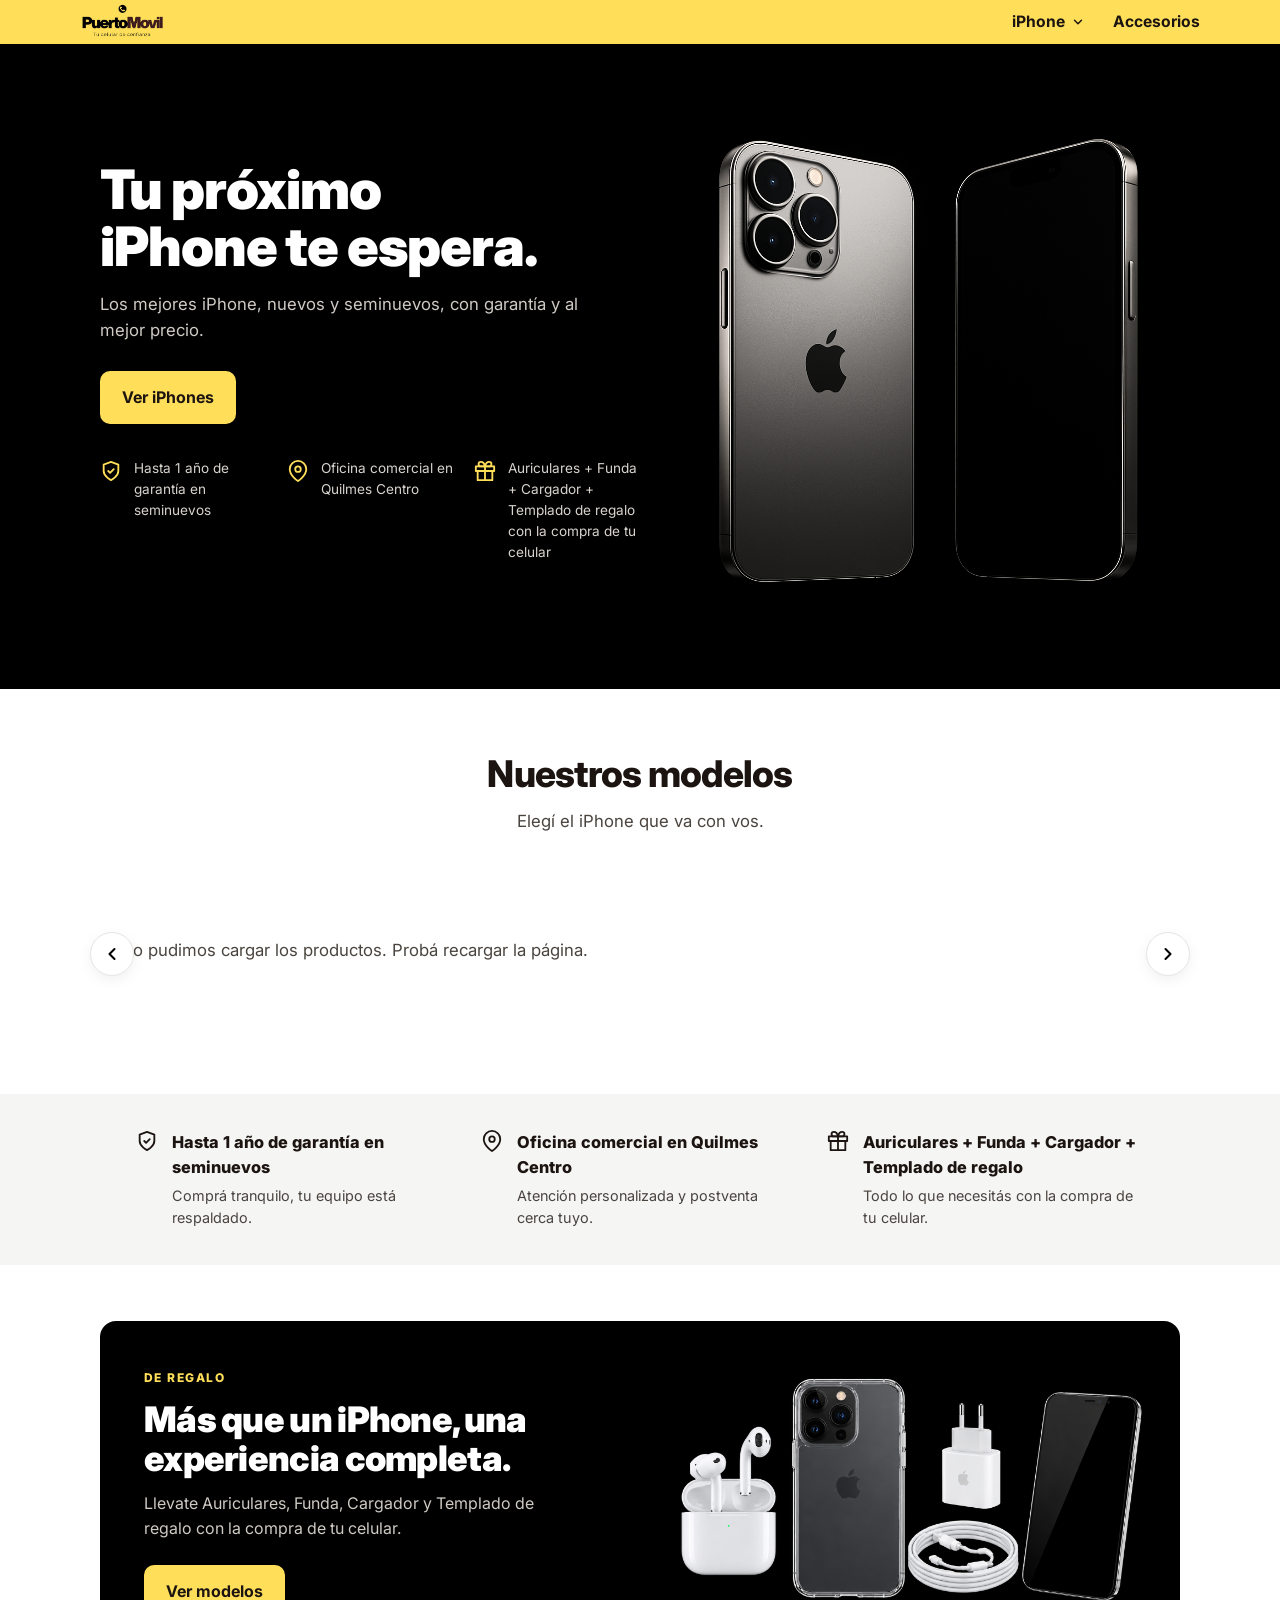
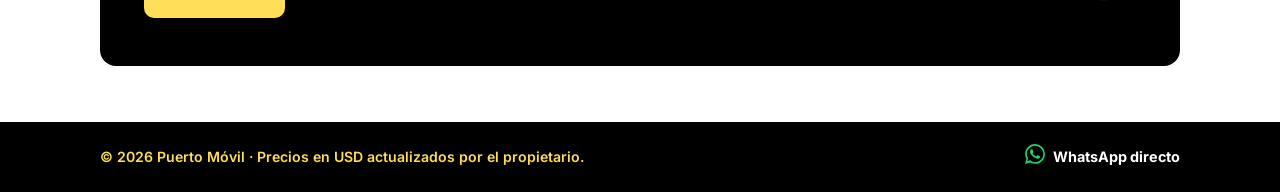
==== commit e174d2d0: "cambio en el regalo" ====
--- a/index.html
+++ b/index.html
@@ -38,7 +38,7 @@
             </div>
             <div class="hero-badge">
               <span class="ic" data-icon="gift"></span>
-              <span>Funda + cargador + templado de regalo con la compra de tu celular</span>
+              <span>Auriculares + Funda + Cargador + Templado de regalo con la compra de tu celular</span>
             </div>
           </div>
         </div>
@@ -93,7 +93,7 @@
           <div class="feature">
             <span class="ic" data-icon="gift"></span>
             <div>
-              <h3>Funda + cargador + templado de regalo</h3>
+              <h3>Auriculares + Funda + Cargador + Templado de regalo</h3>
               <p>Todo lo que necesitás con la compra de tu celular.</p>
             </div>
           </div>
@@ -109,7 +109,7 @@
             <p class="eyebrow">DE REGALO</p>
             <h2>Más que un iPhone, una experiencia completa.</h2>
             <p>
-              Llevate funda, cargador y templado de regalo con la compra de tu
+              Llevate Auriculares, Funda, Cargador y Templado de regalo con la compra de tu
               celular.
             </p>
             <a class="btn btn-primary" href="productos.html?cat=tester">Ver modelos</a>
